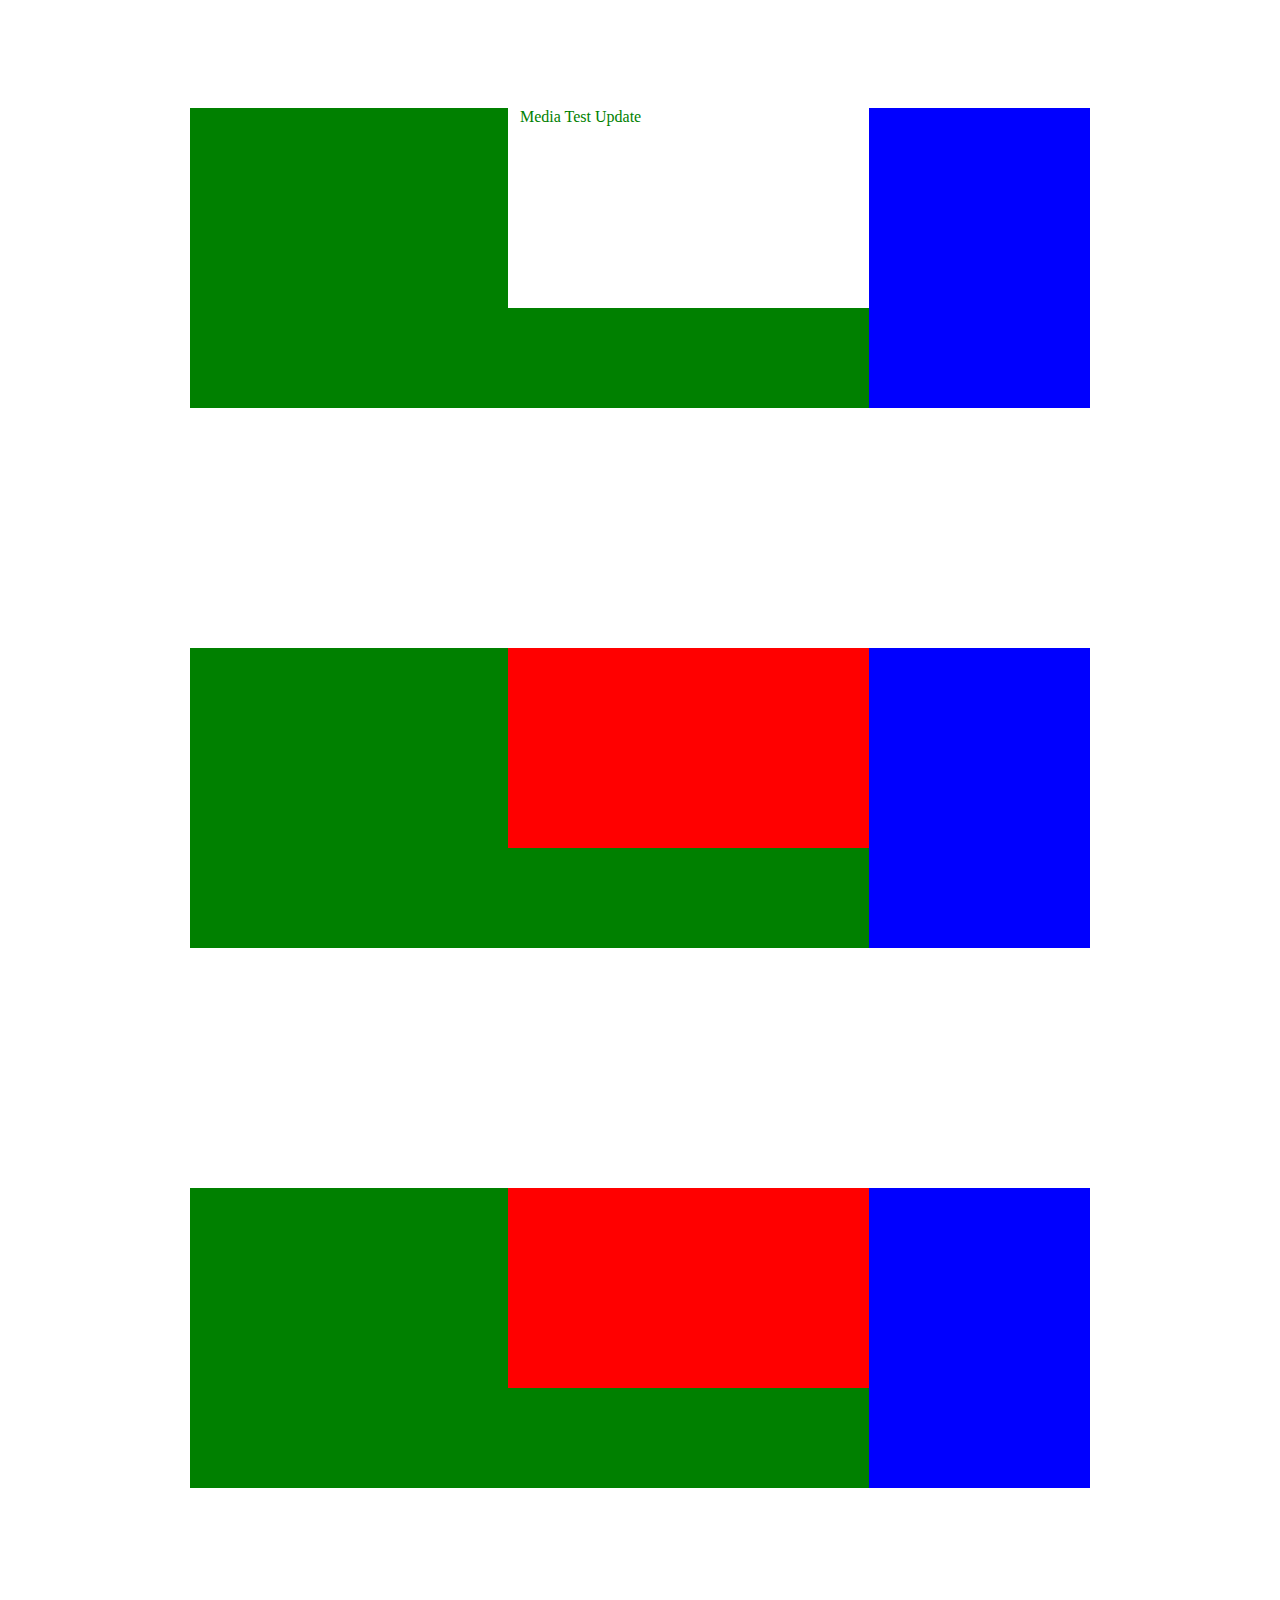
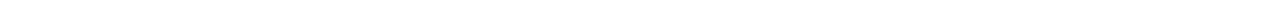
==== portfolioNew/index.html @ 5a7c3351 "added viewport meta tag" ====
<!DOCTYPE html>
<html>
    <head>
    <meta charset="utf-8">
    <meta name="viewport" content="width=device-width, initial-scale=1">
    
    <title>John Carter Design</title>
    
    <link rel="stylesheet" href="css/main.css">
</head>
    <body>
        <style>
    #mediaTest {
        color: #000;
    }
    
    @media (min-resolution: 0dpi) {
        #mediaTest {
            color: green;
        }
    }

/*
    @media (max-resolution: 119dpi) {
        #mediaTest {
            color: red;
        }
    }
    @media (min-resolution: 120dpi) and (max-resolution: 179dpi) {
        #mediaTest {
            color: green;
        }
    }

    @media (min-resolution: 180dpi) and (max-resolution: 239dpi) {
        #mediaTest {
            color: blue;
        }
    }

    @media (min-resolution: 240dpi) and (max-resolution: 299dpi) {
        #mediaTest {
            color: purple;
        }
    }

    @media (min-resolution: 300dpi) and (max-resolution: 359dpi) {
        #mediaTest {
            color: yellow;
        }
    }

    @media (min-resolution: 360dpi) and (max-resolution: 419dpi) {
        #mediaTest {
            color: orange;
        }
    }
*/
</style>

<section class="container">
    <div class="page right" style="background-color: green">
        <div id="mediaTest" class="column large" style="background-color: #fff; height: 200px">Media Test Update</div>
        <div class="column small" style="background-color: blue; height: 300px"></div>
    </div>
</section>

<section class="container">
    <div class="page right" style="background-color: green">
        <div class="column large" style="background-color: red; height: 200px"></div>
        <div class="column small" style="background-color: blue; height: 300px"></div>
    </div>
</section>

<section class="container">
    <div class="page right" style="background-color: green">
        <div class="column large" style="background-color: red; height: 200px"></div>
        <div class="column small" style="background-color: blue; height: 300px"></div>
    </div>
</section>
    </body>
</html>
---- portfolioNew/css/main.css ----
* {
  box-sizing: border-box; }

body {
  margin: 0;
  overflow: auto; }

.container {
  position: relative; }
  @media (max-width: 599px) and (orientation: portrait) {
    .container {
      width: 100%;
      padding: 72px 24px 24px;
      margin-bottom: 48px; } }
  @media (min-width: 600px) and (max-width: 1080px) and (orientation: portrait) {
    .container {
      width: 100%;
      padding: 96px 36px 36px;
      margin-bottom: 72px; } }
  @media (max-width: 959px) and (orientation: landscape) {
    .container {
      padding: 96px 36px 36px;
      margin-bottom: 72px; } }
  @media (min-width: 960px) and (orientation: landscape) {
    .container {
      padding-top: 108px;
      padding-bottom: 48px;
      margin-bottom: 84px; } }
  @media (min-width: 1320px) {
    .container {
      padding-top: 144px;
      padding-bottom: 72px;
      margin-bottom: 120px; } }
  @media (min-width: 1680px) {
    .container {
      padding-top: 168px;
      padding-bottom: 84px;
      margin-bottom: 144px; } }
  .container .page {
    position: relative;
    margin: auto;
    overflow: auto; }
    @media (max-width: 1080px) and (orientation: portrait) {
      .container .page {
        width: 100%;
        padding: 0; } }
    @media (max-width: 959px) and (orientation: landscape) {
      .container .page {
        width: 100%;
        padding: 0; } }
    @media (min-width: 960px) and (orientation: landscape) {
      .container .page {
        width: 900px; } }
    @media (min-width: 1320px) {
      .container .page {
        width: 1200px; } }
    @media (min-width: 1680px) {
      .container .page {
        width: 1560px; } }
    @media (min-width: 960px) {
      .container .page.left {
        padding-right: 318px; } }
    @media (min-width: 1320px) {
      .container .page.left {
        padding-right: 384px; } }
    @media (min-width: 1680px) {
      .container .page.left {
        padding-right: 648px; } }
    @media (min-width: 960px) {
      .container .page.right {
        padding-left: 318px; } }
    @media (min-width: 1320px) {
      .container .page.right {
        padding-left: 384px; } }
    @media (min-width: 1680px) {
      .container .page.right {
        padding-left: 648px; } }
    .container .page .column {
      position: relative;
      display: inline-block;
      float: left;
      padding-right: 12px;
      padding-left: 12px; }
      .container .page .column.full {
        width: 100%; }
      .container .page .column.large {
        width: 62%; }
        @media (max-width: 1080px) and (orientation: portrait) {
          .container .page .column.large {
            width: 100%; } }
        @media (max-width: 959px) and (orientation: landscape) {
          .container .page .column.large {
            width: 100%; } }
      .container .page .column.small {
        width: 38%; }
        @media (max-width: 1080px) and (orientation: portrait) {
          .container .page .column.small {
            width: 100%; } }
        @media (max-width: 959px) and (orientation: landscape) {
          .container .page .column.small {
            width: 100%; } }
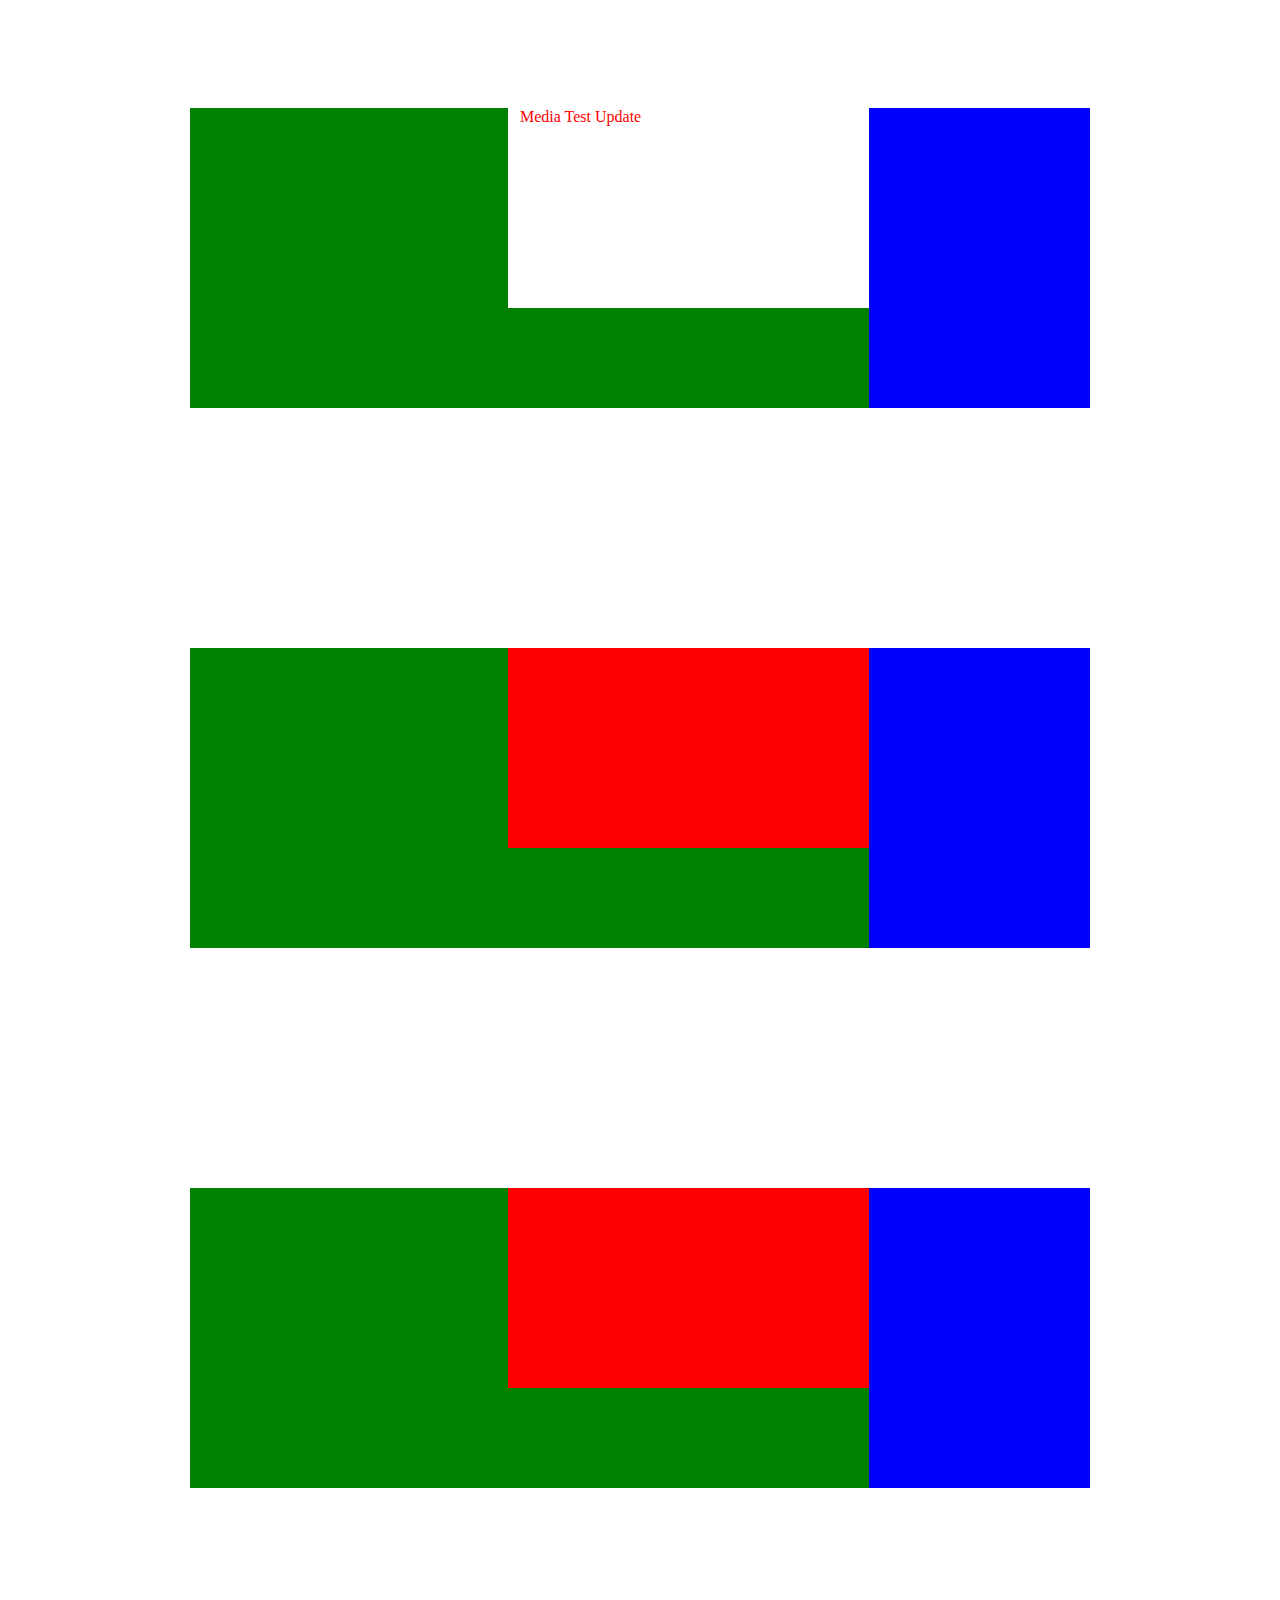
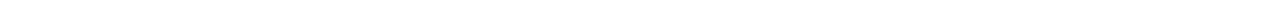
==== commit f4568bb4: "media test update" ====
--- a/portfolioNew/index.html
+++ b/portfolioNew/index.html
@@ -14,13 +14,6 @@
         color: #000;
     }
     
-    @media (min-resolution: 0dpi) {
-        #mediaTest {
-            color: green;
-        }
-    }
-
-/*
     @media (max-resolution: 119dpi) {
         #mediaTest {
             color: red;
@@ -50,12 +43,11 @@
         }
     }
 
-    @media (min-resolution: 360dpi) and (max-resolution: 419dpi) {
+    @media (min-resolution: 360dpi) {
         #mediaTest {
             color: orange;
         }
     }
-*/
 </style>
 
 <section class="container">
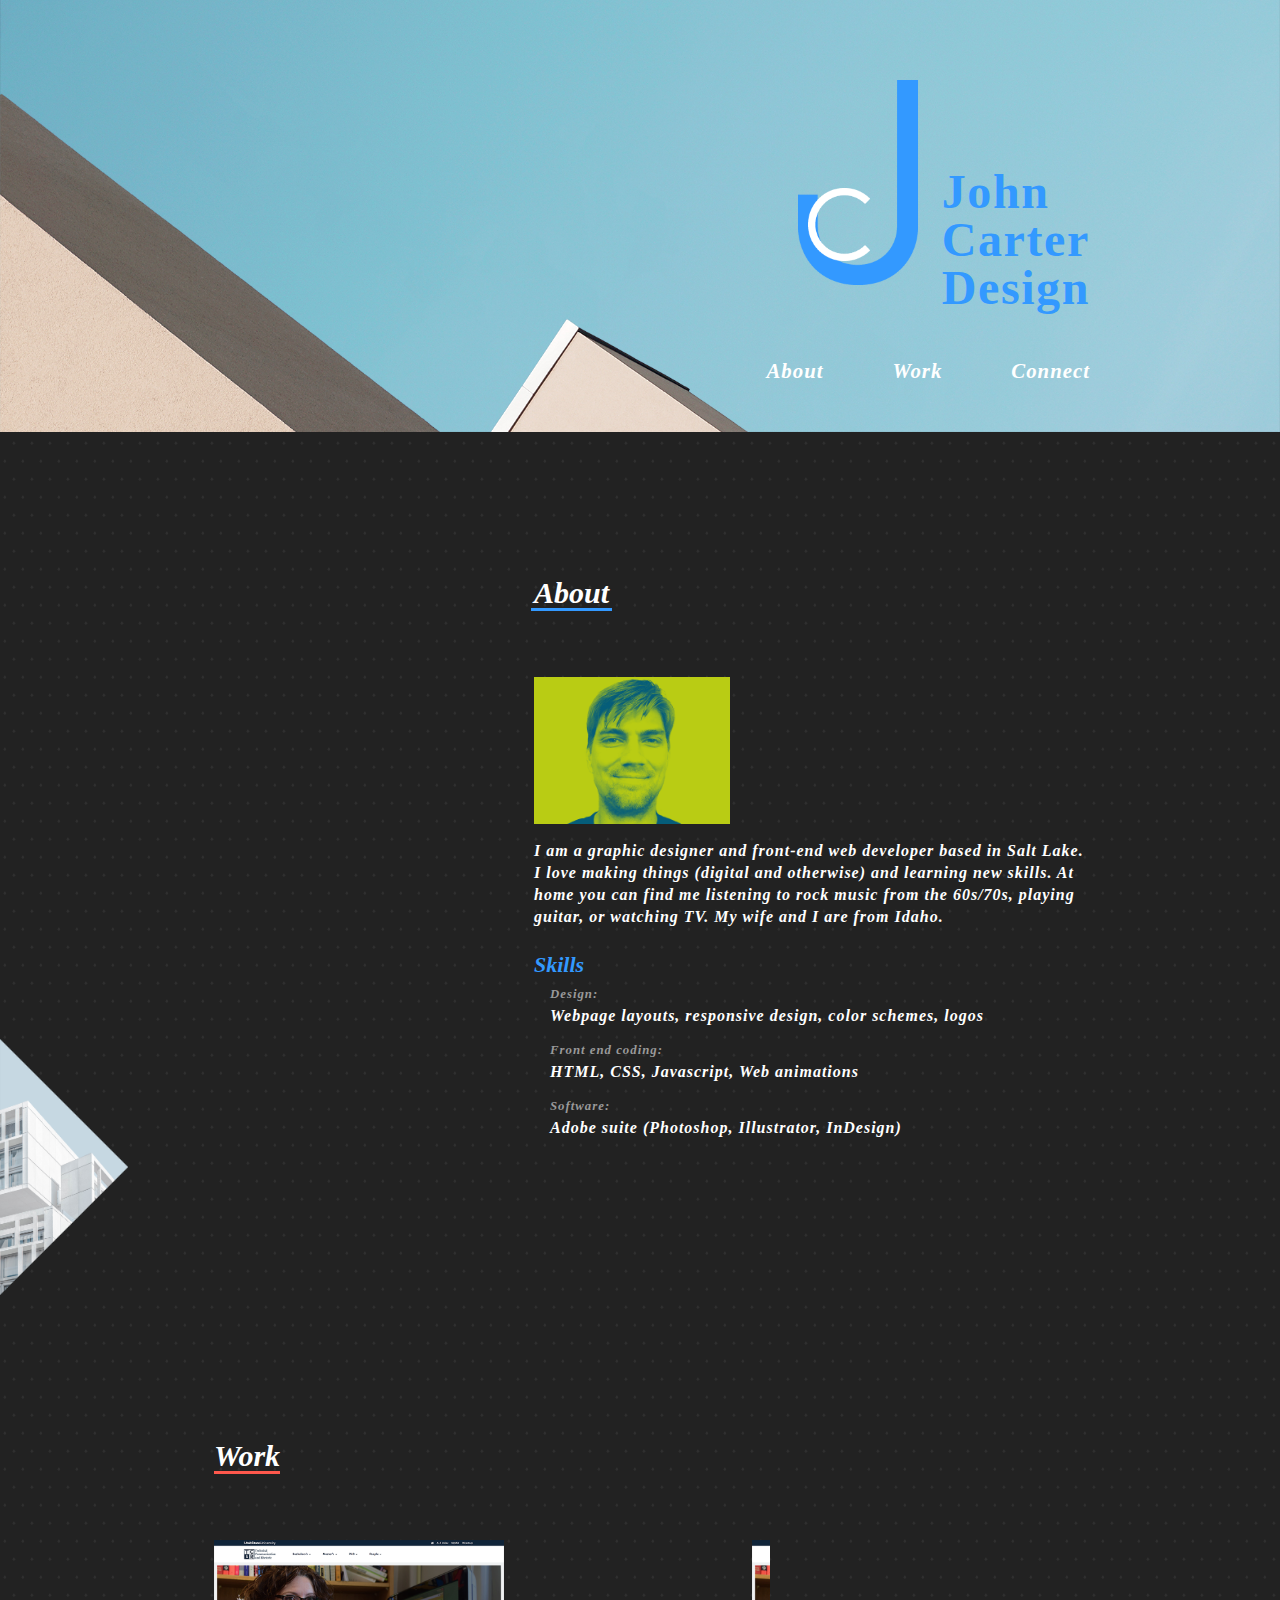
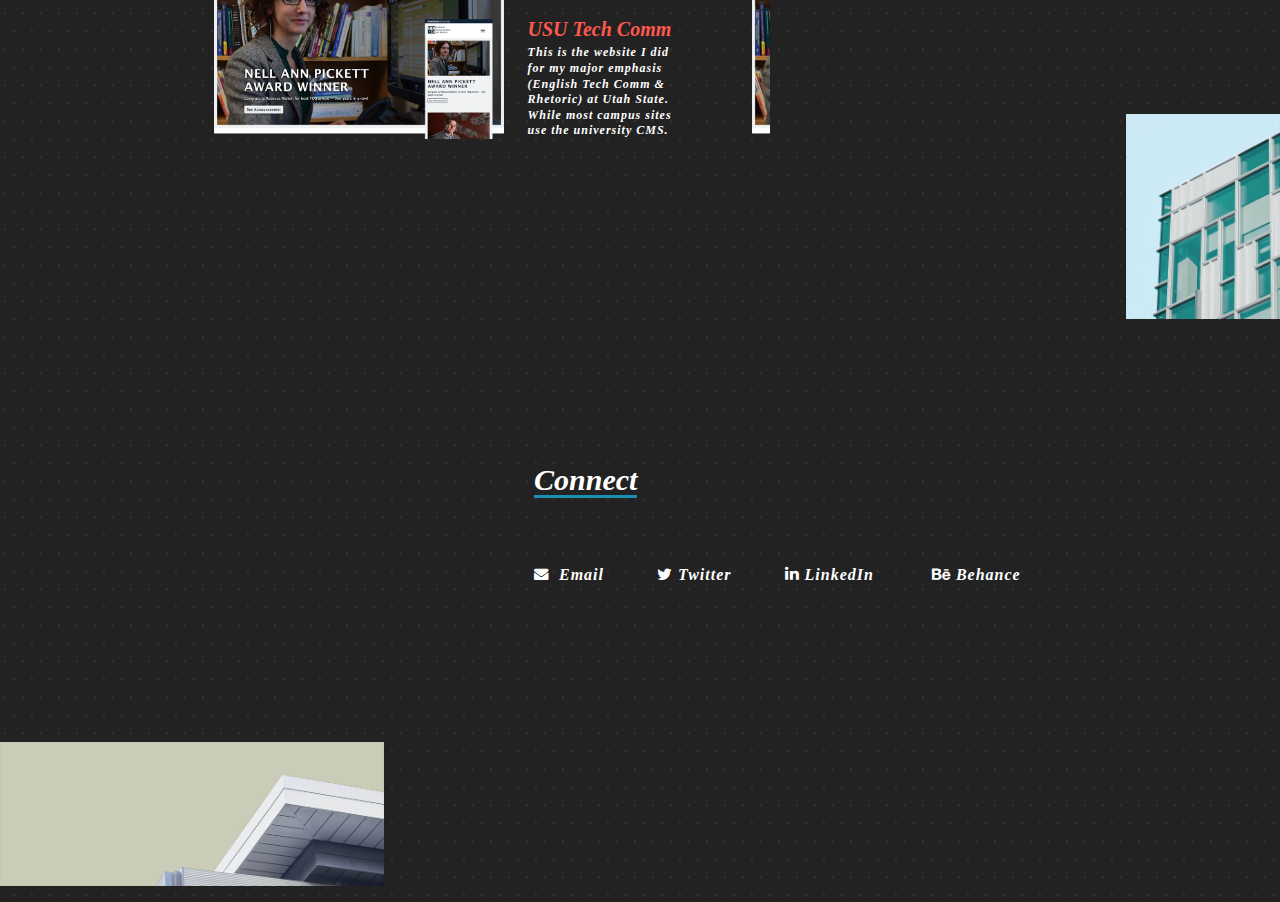
==== commit d6516347: "shitload of changes" ====
--- a/portfolioNew/index.html
+++ b/portfolioNew/index.html
@@ -7,68 +7,112 @@
     <title>John Carter Design</title>
     
     <link rel="stylesheet" href="css/main.css">
+    <link rel="stylesheet" href="css/font-awesome.min.css">
 </head>
     <body>
-        <style>
-    #mediaTest {
-        color: #000;
-    }
-    
-    @media (max-resolution: 119dpi) {
-        #mediaTest {
-            color: red;
-        }
-    }
-    @media (min-resolution: 120dpi) and (max-resolution: 179dpi) {
-        #mediaTest {
-            color: green;
-        }
-    }
+        <section id="landing" class="containerBG">
+    <div class="container right">
+        <div class="page">
+            <div class="column full">
+                <h1>John<br>Carter<br>Design</h1>
 
-    @media (min-resolution: 180dpi) and (max-resolution: 239dpi) {
-        #mediaTest {
-            color: blue;
-        }
-    }
+                <img id="logoJ" src="img/j.png">
+                <img id="logoC" src="img/c.png">
 
-    @media (min-resolution: 240dpi) and (max-resolution: 299dpi) {
-        #mediaTest {
-            color: purple;
-        }
-    }
-
-    @media (min-resolution: 300dpi) and (max-resolution: 359dpi) {
-        #mediaTest {
-            color: yellow;
-        }
-    }
-
-    @media (min-resolution: 360dpi) {
-        #mediaTest {
-            color: orange;
-        }
-    }
-</style>
-
-<section class="container">
-    <div class="page right" style="background-color: green">
-        <div id="mediaTest" class="column large" style="background-color: #fff; height: 200px">Media Test Update</div>
-        <div class="column small" style="background-color: blue; height: 300px"></div>
+                <img id="logoTest" src="img/logoStraight.png">
+            </div>
+            <div class="column full">
+                <ul id="menu">
+                    <li><a href="#about">About</a></li>
+                    <li><a href="#work">Work</a></li>
+                    <li><a href="#connect">Connect</a></li>
+                </ul>
+            </div>
+        </div>
     </div>
 </section>
 
-<section class="container">
-    <div class="page right" style="background-color: green">
-        <div class="column large" style="background-color: red; height: 200px"></div>
-        <div class="column small" style="background-color: blue; height: 300px"></div>
+<section id="about" class="containerBG">
+    <div class="container right">
+        <div class="page">
+            <h2><span id="aboutH2">About</span></h2>
+            <div class="column small">
+                <img class="img-block" src="img/portrait.png">
+            </div>
+            <div class="column large">
+                <p id="aboutP">I am a graphic designer and front-end web developer based in Salt Lake. I love making things (digital and otherwise) and learning new skills. At home you can find me listening to rock music from the 60s/70s, playing guitar, or watching TV. My wife and I are from Idaho.</p>
+
+                <h3>Skills</h3>
+                <ul id="aboutUL">
+                    <li><span>Design:</span> Webpage layouts, responsive design, color schemes, logos</li>
+                    <li><span>Front end coding:</span> HTML, CSS, Javascript, Web animations</li>
+                    <li><span>Software:</span> Adobe suite (Photoshop, Illustrator, InDesign)</li>
+                </ul>
+            </div>
+        </div>
     </div>
 </section>
 
-<section class="container">
-    <div class="page right" style="background-color: green">
-        <div class="column large" style="background-color: red; height: 200px"></div>
-        <div class="column small" style="background-color: blue; height: 300px"></div>
+<section id="work" class="containerBG">
+    <div class="container left">
+        <div class="page red">
+
+            <h2 class="red"><span>Work</span></h2>
+
+            <div class="sliderWrap basic">
+                <div class="slider">
+                    <div class="column large">
+                        <img class="img-block" src="img/workTechComm.png">
+                    </div>
+                    <div class="column small bottom">
+                        <h3 class="red">USU Tech Comm</h3>
+                        <p>This is the website I did for my major emphasis (English Tech Comm &amp; Rhetoric) at Utah State. While most campus sites use the university CMS.</p>
+                    </div>
+                </div>
+
+                <div class="slider">
+                    <div class="column large">
+                        <img class="img-block" src="img/workTechComm.png">
+                    </div>
+                    <div class="column small bottom">
+                        <h3 class="red">USU Tech Comm</h3>
+                        <p>This is the website I did for my major emphasis (English Tech Comm &amp; Rhetoric) at Utah State. While most campus sites use the university CMS.</p>
+                    </div>
+                </div>
+            </div>
+
+        </div>
     </div>
 </section>
+
+<section id="connect" class="containerBG">
+    <div class="container right">
+        <div class="page blueDark">
+            <h2><span>Connect</span></h2>
+            <div class="column full">
+                <ul id="connectLinks">
+                    <li><a href="#"><i class="fa fa-envelope" style="font-size: 0.9em; bottom: 1px"></i>&nbsp;&nbsp;Email</a></li>
+                    <li><a href="#"><i class="fa fa-twitter"></i>&nbsp;Twitter</a></li>
+                    <li><a href="#"><i class="fa fa-linkedin" style="bottom: 1px"></i>&nbsp;LinkedIn</a></li>&nbsp;
+                    <li><a href="#"><i class="fa fa-behance"></i>&nbsp;Behance</a></li>
+                </ul>
+            </div>
+        </div>
+    </div>
+</section>
+
+<script>
+    (function(d){
+        var c = "", f = "flex", fw = "-webkit-"+f, e = d.createElement('b');
+        try { 
+            e.style.display = fw; 
+            e.style.display = f; 
+            c += (e.style.display == f || e.style.display == fw) ? f : "no-"+f; 
+        } catch(e) { 
+            c += "no-"+f; 
+        }
+        d.documentElement.className += c; 
+    })(document);
+</script>
     </body>
 </html>--- a/portfolioNew/css/main.css
+++ b/portfolioNew/css/main.css
@@ -1,91 +1,88 @@
 * {
   box-sizing: border-box; }
+
+html {
+  font-family: "Proxima Nova";
+  font-weight: 800;
+  font-style: italic;
+  font-size: 16px;
+  color: #fff;
+  background-color: #222;
+  background-image: url("../img/diamond.png"); }
 
 body {
   margin: 0;
   overflow: auto; }
 
 .container {
-  position: relative; }
+  position: relative;
+  margin-right: auto;
+  margin-left: auto; }
   @media (max-width: 599px) and (orientation: portrait) {
     .container {
-      width: 100%;
-      padding: 72px 24px 24px;
-      margin-bottom: 48px; } }
-  @media (min-width: 600px) and (max-width: 1080px) and (orientation: portrait) {
-    .container {
-      width: 100%;
-      padding: 96px 36px 36px;
-      margin-bottom: 72px; } }
-  @media (max-width: 959px) and (orientation: landscape) {
-    .container {
-      padding: 96px 36px 36px;
-      margin-bottom: 72px; } }
-  @media (min-width: 960px) and (orientation: landscape) {
-    .container {
-      padding-top: 108px;
-      padding-bottom: 48px;
-      margin-bottom: 84px; } }
+      padding: 3rem 2rem 1rem 1rem;
+      margin-bottom: 3rem; } }
+  @media (min-width: 600px) and (max-width: 959px) and (orientation: portrait) {
+    .container {
+      padding: 6rem 3rem 3rem;
+      margin-bottom: 4rem; } }
+  @media (max-width: 779px) and (orientation: landscape) {
+    .container {
+      padding: 2rem 2rem;
+      margin-bottom: 4rem; } }
+  @media (min-width: 780px) and (max-width: 959px) and (orientation: landscape) {
+    .container {
+      padding: 6rem 8rem 2rem; } }
+  @media (min-width: 960px) {
+    .container {
+      width: 900px;
+      padding-top: 6rem;
+      padding-bottom: 9rem;
+      margin-bottom: 3rem; } }
   @media (min-width: 1320px) {
     .container {
-      padding-top: 144px;
-      padding-bottom: 72px;
-      margin-bottom: 120px; } }
+      width: 1200px;
+      padding-top: 7rem;
+      padding-bottom: 10rem;
+      margin-bottom: 4rem; } }
   @media (min-width: 1680px) {
     .container {
-      padding-top: 168px;
-      padding-bottom: 84px;
-      margin-bottom: 144px; } }
+      width: 1440px;
+      padding-top: 11rem;
+      padding-bottom: 18rem;
+      margin-bottom: 6rem; } }
+  @media (min-width: 960px) {
+    .container.left {
+      padding-right: 20rem; } }
+  @media (min-width: 1320px) {
+    .container.left {
+      padding-right: 24rem; } }
+  @media (min-width: 1680px) {
+    .container.left {
+      padding-right: 40rem; } }
+  @media (min-width: 960px) {
+    .container.right {
+      padding-left: 20rem; } }
+  @media (min-width: 1320px) {
+    .container.right {
+      padding-left: 24rem; } }
+  @media (min-width: 1680px) {
+    .container.right {
+      padding-left: 40rem; } }
   .container .page {
     position: relative;
     margin: auto;
     overflow: auto; }
-    @media (max-width: 1080px) and (orientation: portrait) {
-      .container .page {
-        width: 100%;
-        padding: 0; } }
-    @media (max-width: 959px) and (orientation: landscape) {
-      .container .page {
-        width: 100%;
-        padding: 0; } }
-    @media (min-width: 960px) and (orientation: landscape) {
-      .container .page {
-        width: 900px; } }
-    @media (min-width: 1320px) {
-      .container .page {
-        width: 1200px; } }
-    @media (min-width: 1680px) {
-      .container .page {
-        width: 1560px; } }
-    @media (min-width: 960px) {
-      .container .page.left {
-        padding-right: 318px; } }
-    @media (min-width: 1320px) {
-      .container .page.left {
-        padding-right: 384px; } }
-    @media (min-width: 1680px) {
-      .container .page.left {
-        padding-right: 648px; } }
-    @media (min-width: 960px) {
-      .container .page.right {
-        padding-left: 318px; } }
-    @media (min-width: 1320px) {
-      .container .page.right {
-        padding-left: 384px; } }
-    @media (min-width: 1680px) {
-      .container .page.right {
-        padding-left: 648px; } }
     .container .page .column {
       position: relative;
       display: inline-block;
       float: left;
-      padding-right: 12px;
-      padding-left: 12px; }
+      padding-left: 1.5rem; }
       .container .page .column.full {
         width: 100%; }
       .container .page .column.large {
         width: 62%; }
-        @media (max-width: 1080px) and (orientation: portrait) {
+        @media (max-width: 959px) and (orientation: portrait) {
           .container .page .column.large {
             width: 100%; } }
         @media (max-width: 959px) and (orientation: landscape) {
@@ -93,9 +90,465 @@
             width: 100%; } }
       .container .page .column.small {
         width: 38%; }
-        @media (max-width: 1080px) and (orientation: portrait) {
+        @media (max-width: 959px) and (orientation: portrait) {
           .container .page .column.small {
             width: 100%; } }
         @media (max-width: 959px) and (orientation: landscape) {
           .container .page .column.small {
             width: 100%; } }
+      .container .page .column.bottom {
+        position: absolute;
+        bottom: 0; }
+        @media (max-width: 959px) and (orientation: portrait) {
+          .container .page .column.bottom {
+            position: relative; } }
+        @media (max-width: 959px) and (orientation: landscape) {
+          .container .page .column.bottom {
+            position: relative; } }
+
+h2 {
+  padding-left: 1.5rem;
+  margin: 0 0 4rem;
+  font-size: 30px; }
+  @media (max-width: 959px) and (orientation: landscape) {
+    h2 {
+      margin-bottom: 2rem; } }
+  @media (max-width: 959px) and (orientation: portrait) {
+    h2 {
+      margin-bottom: 3rem; } }
+  h2 span {
+    display: inline-block;
+    position: relative; }
+    h2 span::after {
+      content: '';
+      display: block;
+      position: relative;
+      top: -2px;
+      height: 3px;
+      background-color: #3399FF; }
+    h2 span#aboutH2::after {
+      left: -4%;
+      width: 108%; }
+
+h3 {
+  margin-top: 1.5rem;
+  margin-bottom: 0.3rem;
+  font-size: 22px;
+  color: #3399FF; }
+
+.page.red h2 span::after {
+  background-color: #FF584C; }
+.page.red h3 {
+  color: #FF584C; }
+.page.yellow h2 span::after {
+  background-color: #B9CC14; }
+.page.yellow h3 {
+  color: #B9CC14; }
+.page.blueDark h2 span::after {
+  background-color: #1A8EB3; }
+.page.blueDark h3 {
+  color: #1A8EB3; }
+
+p, ul {
+  margin: 0;
+  font-weight: 700;
+  letter-spacing: 1px;
+  line-height: 22px; }
+
+ul {
+  padding-left: 1rem;
+  list-style-type: none; }
+  ul li {
+    margin-bottom: 0.75rem; }
+    ul li span {
+      display: block;
+      font-size: 0.8em;
+      color: #999; }
+
+.img-block {
+  display: block;
+  max-width: 100%; }
+  @media (max-width: 599px) and (orientation: portrait) {
+    .img-block {
+      width: 60%;
+      max-width: 240px; } }
+  @media (min-width: 600px) and (max-width: 959px) and (orientation: portrait) {
+    .img-block {
+      width: 36%;
+      max-width: 360px; } }
+  @media (max-width: 959px) and (orientation: landscape) {
+    .img-block {
+      width: 60%;
+      max-width: 240px; } }
+
+#landing {
+  background-image: url("../img/landing.png"), url("../img/landingBG.png");
+  background-repeat: no-repeat, no-repeat;
+  background-size: cover, cover; }
+  @media (max-width: 599px) and (orientation: portrait) {
+    #landing {
+      background-size: 60%, cover;
+      background-position: bottom -30px left -18px, bottom center; } }
+  @media (min-width: 600px) and (max-width: 959px) and (orientation: portrait) {
+    #landing {
+      background-size: 84%, cover;
+      background-position: bottom -48px left -54px, bottom center; } }
+  @media (max-width: 959px) and (orientation: landscape) {
+    #landing {
+      background-size: 84%, cover;
+      background-position: bottom -60px left -36px, bottom center; } }
+  @media (min-width: 960px) {
+    #landing {
+      background-position: bottom -180px center, bottom center; } }
+  @media (min-width: 1320px) {
+    #landing {
+      background-position: bottom -240px center, bottom center; } }
+  @media (min-width: 1680px) {
+    #landing {
+      background-position: bottom -268px center, bottom center; } }
+  @media (min-width: 600px) and (max-width: 959px) and (orientation: portrait) {
+    #landing .container {
+      padding-bottom: 2rem; } }
+  @media (max-width: 959px) and (orientation: landscape) {
+    #landing .container {
+      padding-top: 3rem;
+      padding-bottom: 1.5rem;
+      margin-bottom: 2rem; } }
+  @media (min-width: 960px) {
+    #landing .container {
+      padding-top: 5rem;
+      padding-bottom: 3rem;
+      margin-bottom: 3rem; } }
+  @media (min-width: 1320px) {
+    #landing .container {
+      padding-top: 7rem;
+      padding-bottom: 3rem;
+      margin-bottom: 5rem; } }
+  @media (min-width: 1680px) {
+    #landing .container {
+      padding-top: 7rem;
+      padding-bottom: 3rem;
+      margin-bottom: 9rem; } }
+  #landing .container .page {
+    overflow: hidden; }
+  @media (max-width: 599px) and (orientation: portrait) {
+    #landing .container .column {
+      padding-left: 0; } }
+  #landing h1 {
+    position: relative;
+    float: right;
+    margin-bottom: 0;
+    line-height: 1;
+    font-style: normal;
+    letter-spacing: 0.1rem;
+    color: #3399FF; }
+    @media (max-width: 599px) and (orientation: portrait) {
+      #landing h1 {
+        margin-top: 2rem;
+        font-size: 2rem; } }
+    @media (min-width: 600px) and (max-width: 959px) and (orientation: portrait) {
+      #landing h1 {
+        margin-top: 4rem;
+        font-size: 3rem; } }
+    @media (max-width: 959px) and (orientation: landscape) {
+      #landing h1 {
+        margin-top: 4.5rem;
+        font-size: 2.5rem; } }
+    @media (min-width: 960px) {
+      #landing h1 {
+        margin-top: 5.5rem;
+        font-size: 3rem; } }
+    @media (min-width: 1320px) {
+      #landing h1 {
+        margin-top: 6rem;
+        font-size: 4rem; } }
+    @media (min-width: 1680px) {
+      #landing h1 {
+        margin-top: 5rem;
+        font-size: 5rem; } }
+  #landing #logoJ {
+    position: relative;
+    float: right; }
+    @media (max-width: 599px) and (orientation: portrait) {
+      #landing #logoJ {
+        width: 4rem;
+        margin-right: 0.8rem; } }
+    @media (min-width: 600px) and (max-width: 959px) and (orientation: portrait) {
+      #landing #logoJ {
+        width: 6.5rem;
+        margin-right: 1.3rem; } }
+    @media (max-width: 959px) and (orientation: landscape) {
+      #landing #logoJ {
+        width: 6rem;
+        margin-right: 1rem; } }
+    @media (min-width: 960px) {
+      #landing #logoJ {
+        width: 7.5rem;
+        margin-right: 1.5rem; } }
+    @media (min-width: 1320px) {
+      #landing #logoJ {
+        width: 9rem;
+        margin-right: 1.5rem; } }
+    @media (min-width: 1680px) {
+      #landing #logoJ {
+        width: 10rem;
+        margin-right: 2rem; } }
+  #landing #logoC {
+    position: absolute; }
+    @media (max-width: 599px) and (orientation: portrait) {
+      #landing #logoC {
+        width: 33px;
+        top: 58px;
+        right: 142px; } }
+    @media (min-width: 600px) and (max-width: 959px) and (orientation: portrait) {
+      #landing #logoC {
+        width: 54px;
+        top: 93px;
+        right: 212px; } }
+    @media (max-width: 959px) and (orientation: landscape) {
+      #landing #logoC {
+        width: 50px;
+        top: 86px;
+        right: 179px; } }
+    @media (min-width: 960px) {
+      #landing #logoC {
+        width: 62px;
+        top: 108px;
+        right: 220px; } }
+    @media (min-width: 1320px) {
+      #landing #logoC {
+        width: 74px;
+        top: 131px;
+        right: 278px; } }
+    @media (min-width: 1680px) {
+      #landing #logoC {
+        width: 84px;
+        top: 143px;
+        right: 340px; } }
+  #landing #logoTest {
+    display: none;
+    position: absolute;
+    right: 0;
+    width: 420px; }
+  #landing #menu {
+    list-style-type: none;
+    text-align: right;
+    padding-left: 0;
+    margin-top: 3rem; }
+    @media (max-width: 299px) and (orientation: portrait) {
+      #landing #menu {
+        display: none; } }
+    @media (max-width: 599px) and (orientation: portrait) {
+      #landing #menu {
+        margin-top: 2rem; } }
+    @media (min-width: 600px) and (max-width: 959px) and (orientation: portrait) {
+      #landing #menu {
+        margin-top: 2rem; } }
+    @media (max-width: 959px) and (orientation: landscape) {
+      #landing #menu {
+        margin-top: 2rem; } }
+    @media (min-width: 1680px) {
+      #landing #menu {
+        margin-top: 4rem; } }
+    #landing #menu li {
+      display: inline-block;
+      margin-bottom: 0; }
+      @media (max-width: 599px) and (orientation: portrait) {
+        #landing #menu li {
+          margin-left: 0.3rem; } }
+      @media (min-width: 600px) and (max-width: 959px) and (orientation: portrait) {
+        #landing #menu li {
+          margin-left: 0.5rem; } }
+      @media (max-width: 959px) and (orientation: landscape) {
+        #landing #menu li {
+          margin-left: 0.7rem; } }
+      @media (min-width: 960px) {
+        #landing #menu li {
+          margin-left: 2rem; } }
+      @media (min-width: 1320px) {
+        #landing #menu li {
+          margin-left: 3rem; } }
+      @media (min-width: 1680px) {
+        #landing #menu li {
+          margin-left: 5rem; } }
+      #landing #menu li:last-child a {
+        padding-right: 0; }
+      #landing #menu li a {
+        color: #fff;
+        text-decoration: none;
+        letter-spacing: 1px;
+        transition: color 0.3s ease; }
+        @media (max-width: 599px) and (orientation: portrait) {
+          #landing #menu li a {
+            padding: 0.3rem 0.7rem;
+            font-size: 1rem; } }
+        @media (min-width: 600px) and (max-width: 959px) and (orientation: portrait) {
+          #landing #menu li a {
+            padding: 0.5rem 1rem;
+            font-size: 1.2rem; } }
+        @media (max-width: 959px) and (orientation: landscape) {
+          #landing #menu li a {
+            padding: 0.5rem 1rem;
+            font-size: 1rem; } }
+        @media (min-width: 960px) {
+          #landing #menu li a {
+            padding: 0.5rem 1rem;
+            font-size: 1.3rem; } }
+        @media (min-width: 1320px) {
+          #landing #menu li a {
+            padding: 0.5rem 1rem;
+            font-size: 1.5rem; } }
+        @media (min-width: 1680px) {
+          #landing #menu li a {
+            font-size: 1.8rem; } }
+        #landing #menu li a:hover {
+          color: #3399FF; }
+
+@media (min-width: 960px) {
+  #about {
+    background-image: url("../img/accent1.png");
+    background-position: bottom left;
+    background-repeat: no-repeat; } }
+@media (min-width: 960px) and (max-width: 1079px) {
+  #about {
+    background-size: 16%; } }
+@media (min-width: 1080px) {
+  #about {
+    background-size: 10%; } }
+#about #aboutP {
+  margin-top: 1rem; }
+  @media (min-width: 1680px) {
+    #about #aboutP {
+      margin-top: 1.5rem; } }
+@media (min-width: 960px) and (max-width: 1319px) {
+  #about .column:nth-of-type(2) {
+    width: 100%; } }
+
+@media (min-width: 960px) {
+  #work {
+    background-image: url("../img/accent2.png");
+    background-position: bottom right;
+    background-repeat: no-repeat; } }
+@media (min-width: 960px) and (max-width: 1079px) {
+  #work {
+    background-size: 14%; } }
+@media (min-width: 1080px) {
+  #work {
+    background-size: 12%; } }
+@media (min-width: 600px) and (max-width: 959px) and (orientation: portrait) {
+  #work .column .img-block {
+    width: 60%;
+    max-width: 100%; }
+  #work .column p {
+    width: 72%; } }
+@media (max-width: 959px) and (orientation: landscape) {
+  #work .column .img-block {
+    width: 36%;
+    max-width: 100%; }
+  #work .column p {
+    width: 72%; } }
+
+@media (min-width: 960px) {
+  #connect {
+    background-image: url("../img/accent3.png");
+    background-position: bottom left;
+    background-repeat: no-repeat; } }
+@media (min-width: 960px) and (max-width: 1079px) {
+  #connect {
+    background-size: 36%; } }
+@media (min-width: 1080px) {
+  #connect {
+    background-size: 30%; } }
+@media (min-width: 960px) {
+  #connect .container {
+    padding-bottom: 18rem;
+    margin-bottom: 1rem; } }
+@media (min-width: 1320px) {
+  #connect .container {
+    padding-bottom: 20rem;
+    margin-bottom: 2rem; } }
+@media (min-width: 1680px) {
+  #connect .container {
+    padding-bottom: 28rem; } }
+#connect #connectLinks {
+  position: relative;
+  padding: 0;
+  margin: 0;
+  list-style-type: none; }
+  #connect #connectLinks li {
+    position: relative;
+    display: inline-block; }
+    @media (max-width: 599px) and (orientation: portrait) {
+      #connect #connectLinks li {
+        margin-right: 0.5rem;
+        font-size: 1rem !important; } }
+    @media (min-width: 600px) and (max-width: 959px) and (orientation: portrait) {
+      #connect #connectLinks li {
+        margin-right: 2rem;
+        padding-bottom: 2rem; } }
+    @media (max-width: 959px) and (orientation: landscape) {
+      #connect #connectLinks li {
+        margin-right: 2rem; } }
+    @media (min-width: 960px) and (orientation: landscape) {
+      #connect #connectLinks li {
+        margin-right: 2rem; } }
+    @media (min-width: 1320px) {
+      #connect #connectLinks li {
+        margin-right: 4rem; } }
+    @media (min-width: 1680px) {
+      #connect #connectLinks li {
+        margin-right: 3rem; } }
+    #connect #connectLinks li a {
+      padding: 0.5rem 1rem;
+      text-decoration: none;
+      color: #fff;
+      transition: color 0.3s ease; }
+      @media (max-width: 599px) and (orientation: portrait) {
+        #connect #connectLinks li a {
+          font-size: 1rem; } }
+      @media (min-width: 600px) and (max-width: 959px) and (orientation: portrait) {
+        #connect #connectLinks li a {
+          font-size: 1.3rem; } }
+      @media (max-width: 959px) and (orientation: landscape) {
+        #connect #connectLinks li a {
+          font-size: 1rem; } }
+      @media (min-width: 960px) and (orientation: landscape) {
+        #connect #connectLinks li a {
+          font-size: 1rem; } }
+      @media (min-width: 1320px) {
+        #connect #connectLinks li a {
+          font-size: 1.25rem; } }
+      @media (min-width: 1680px) {
+        #connect #connectLinks li a {
+          font-size: 1.5rem; } }
+      #connect #connectLinks li a:first-child {
+        padding-left: 0; }
+      #connect #connectLinks li a i {
+        position: relative; }
+      #connect #connectLinks li a:hover {
+        color: #1A8EB3; }
+
+.sliderWrap.basic {
+  position: relative;
+  overflow: auto;
+  white-space: nowrap;
+  padding-bottom: 2rem;
+  margin-left: 1.5rem; }
+  .sliderWrap.basic .slider {
+    position: relative;
+    display: inline-block;
+    white-space: normal;
+    width: 84%;
+    margin-right: 12%; }
+.sliderWrap .column:first-child {
+  padding-left: 0; }
+@media (max-width: 959px) {
+  .sliderWrap .column {
+    padding-left: 0 !important; } }
+@media (min-width: 960px) and (max-width: 1319px) {
+  .sliderWrap h3 {
+    font-size: 20px; } }
+@media (min-width: 960px) and (max-width: 1319px) {
+  .sliderWrap p {
+    font-size: 12px;
+    line-height: 1.3; } }
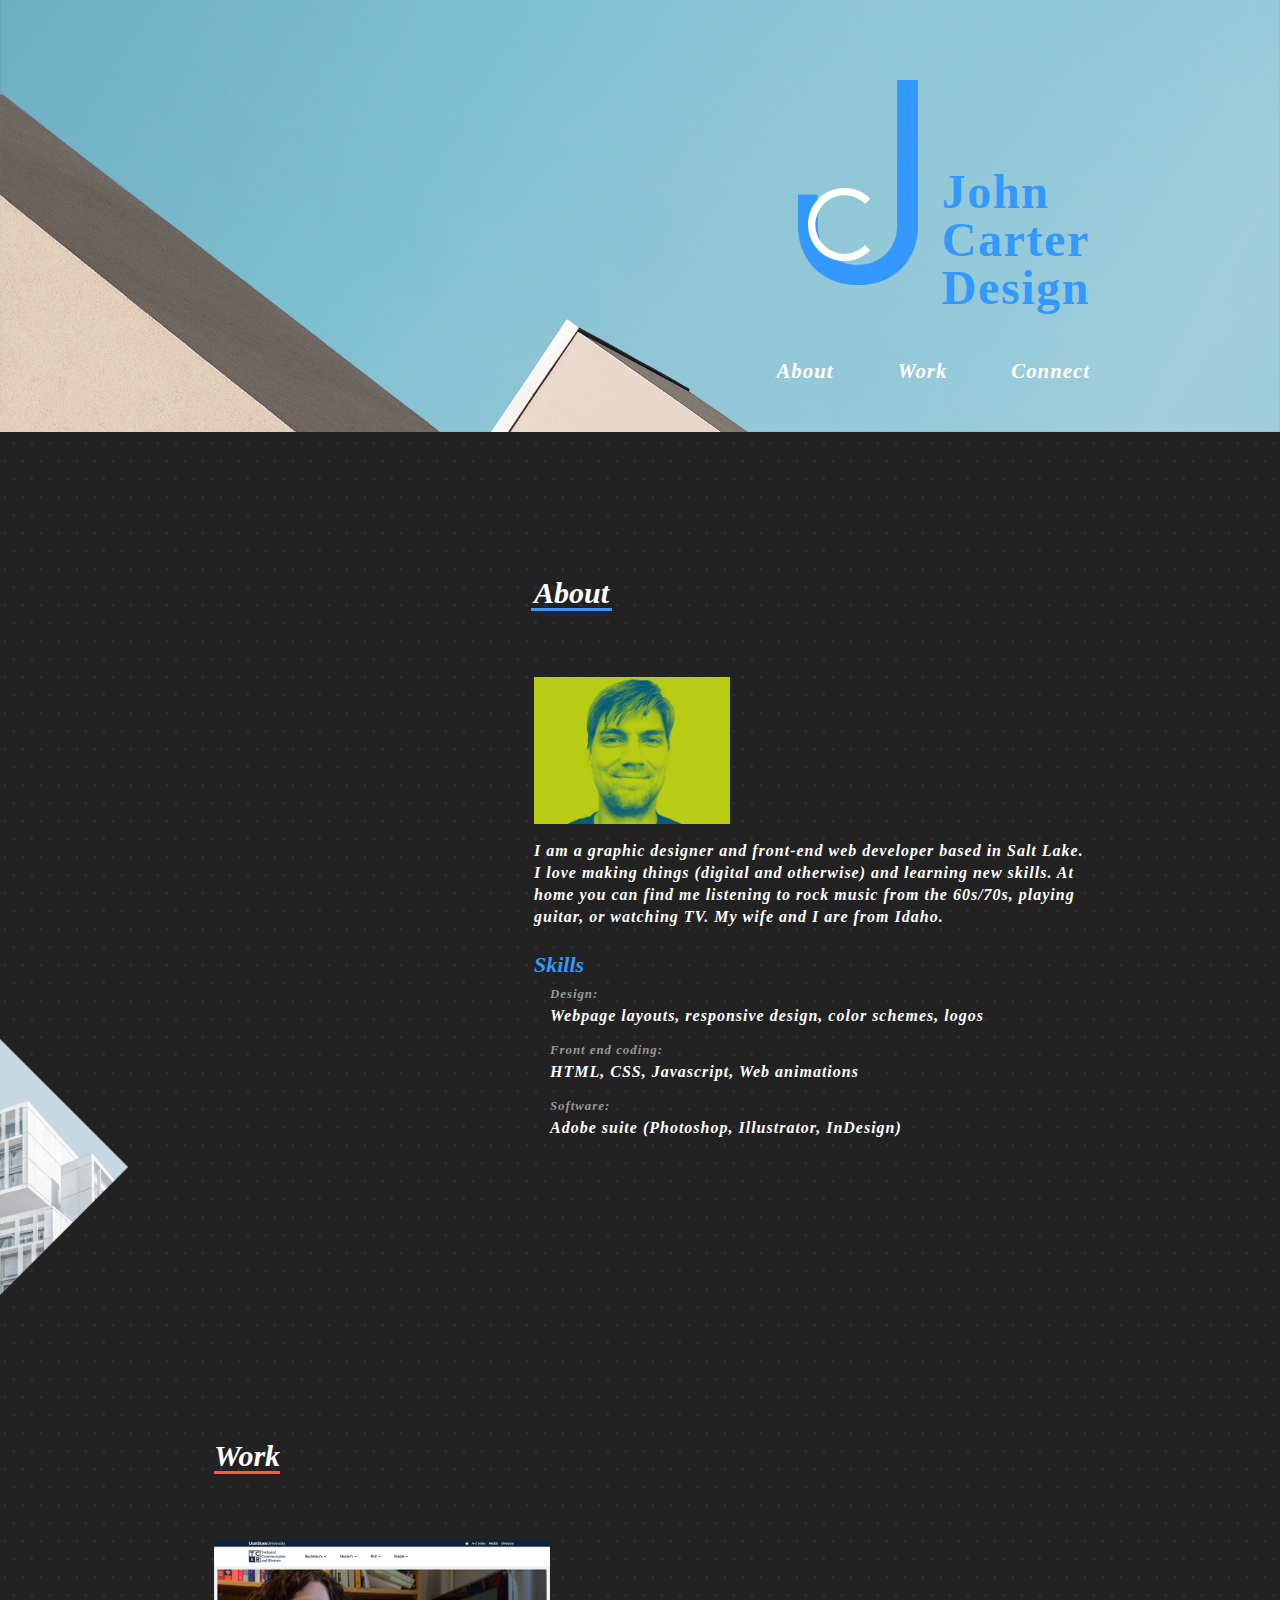
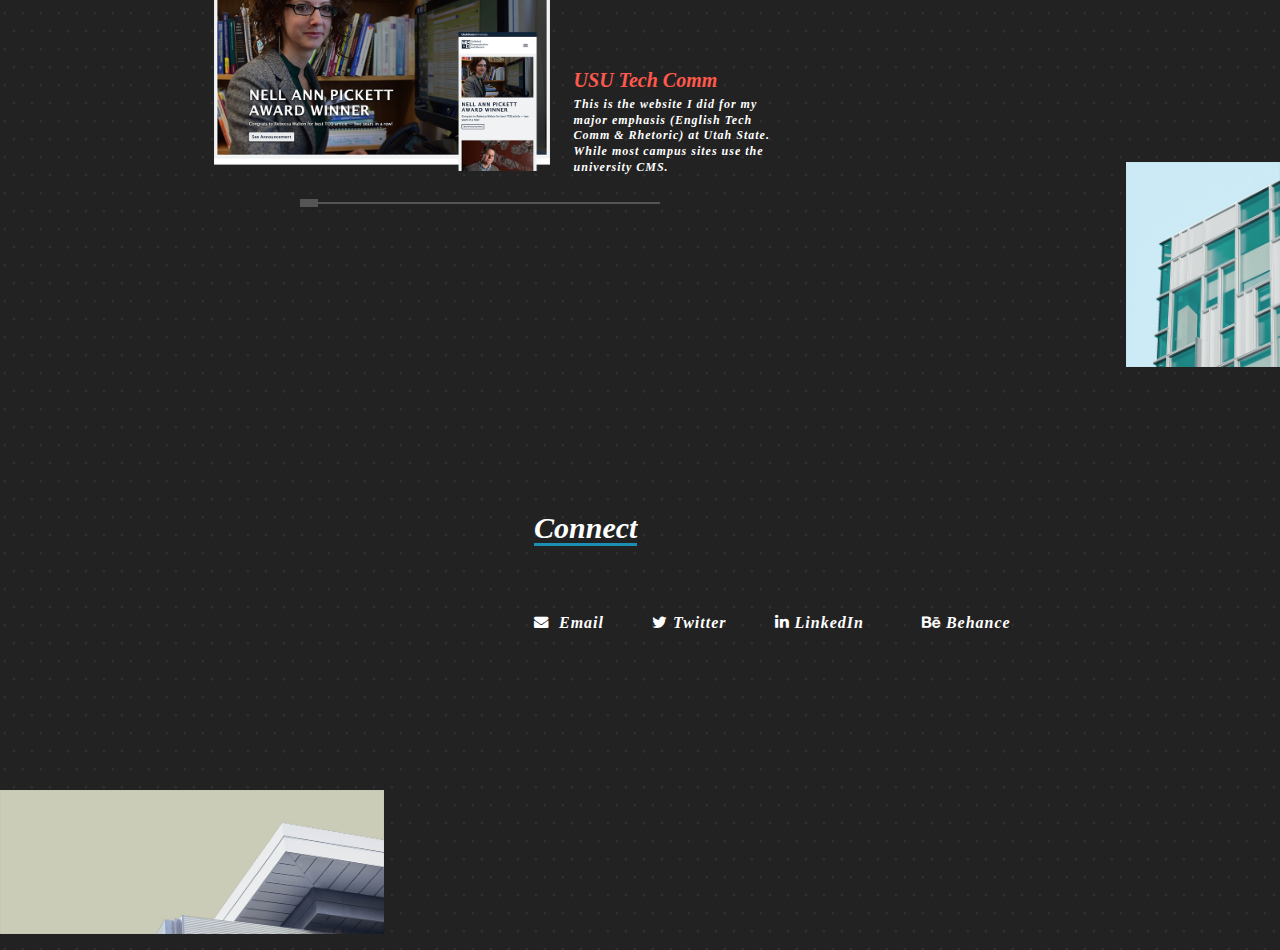
==== commit 942f03d8: "slider bitches" ====
--- a/portfolioNew/index.html
+++ b/portfolioNew/index.html
@@ -1,118 +1 @@
-<!DOCTYPE html>
-<html>
-    <head>
-    <meta charset="utf-8">
-    <meta name="viewport" content="width=device-width, initial-scale=1">
-    
-    <title>John Carter Design</title>
-    
-    <link rel="stylesheet" href="css/main.css">
-    <link rel="stylesheet" href="css/font-awesome.min.css">
-</head>
-    <body>
-        <section id="landing" class="containerBG">
-    <div class="container right">
-        <div class="page">
-            <div class="column full">
-                <h1>John<br>Carter<br>Design</h1>
-
-                <img id="logoJ" src="img/j.png">
-                <img id="logoC" src="img/c.png">
-
-                <img id="logoTest" src="img/logoStraight.png">
-            </div>
-            <div class="column full">
-                <ul id="menu">
-                    <li><a href="#about">About</a></li>
-                    <li><a href="#work">Work</a></li>
-                    <li><a href="#connect">Connect</a></li>
-                </ul>
-            </div>
-        </div>
-    </div>
-</section>
-
-<section id="about" class="containerBG">
-    <div class="container right">
-        <div class="page">
-            <h2><span id="aboutH2">About</span></h2>
-            <div class="column small">
-                <img class="img-block" src="img/portrait.png">
-            </div>
-            <div class="column large">
-                <p id="aboutP">I am a graphic designer and front-end web developer based in Salt Lake. I love making things (digital and otherwise) and learning new skills. At home you can find me listening to rock music from the 60s/70s, playing guitar, or watching TV. My wife and I are from Idaho.</p>
-
-                <h3>Skills</h3>
-                <ul id="aboutUL">
-                    <li><span>Design:</span> Webpage layouts, responsive design, color schemes, logos</li>
-                    <li><span>Front end coding:</span> HTML, CSS, Javascript, Web animations</li>
-                    <li><span>Software:</span> Adobe suite (Photoshop, Illustrator, InDesign)</li>
-                </ul>
-            </div>
-        </div>
-    </div>
-</section>
-
-<section id="work" class="containerBG">
-    <div class="container left">
-        <div class="page red">
-
-            <h2 class="red"><span>Work</span></h2>
-
-            <div class="sliderWrap basic">
-                <div class="slider">
-                    <div class="column large">
-                        <img class="img-block" src="img/workTechComm.png">
-                    </div>
-                    <div class="column small bottom">
-                        <h3 class="red">USU Tech Comm</h3>
-                        <p>This is the website I did for my major emphasis (English Tech Comm &amp; Rhetoric) at Utah State. While most campus sites use the university CMS.</p>
-                    </div>
-                </div>
-
-                <div class="slider">
-                    <div class="column large">
-                        <img class="img-block" src="img/workTechComm.png">
-                    </div>
-                    <div class="column small bottom">
-                        <h3 class="red">USU Tech Comm</h3>
-                        <p>This is the website I did for my major emphasis (English Tech Comm &amp; Rhetoric) at Utah State. While most campus sites use the university CMS.</p>
-                    </div>
-                </div>
-            </div>
-
-        </div>
-    </div>
-</section>
-
-<section id="connect" class="containerBG">
-    <div class="container right">
-        <div class="page blueDark">
-            <h2><span>Connect</span></h2>
-            <div class="column full">
-                <ul id="connectLinks">
-                    <li><a href="#"><i class="fa fa-envelope" style="font-size: 0.9em; bottom: 1px"></i>&nbsp;&nbsp;Email</a></li>
-                    <li><a href="#"><i class="fa fa-twitter"></i>&nbsp;Twitter</a></li>
-                    <li><a href="#"><i class="fa fa-linkedin" style="bottom: 1px"></i>&nbsp;LinkedIn</a></li>&nbsp;
-                    <li><a href="#"><i class="fa fa-behance"></i>&nbsp;Behance</a></li>
-                </ul>
-            </div>
-        </div>
-    </div>
-</section>
-
-<script>
-    (function(d){
-        var c = "", f = "flex", fw = "-webkit-"+f, e = d.createElement('b');
-        try { 
-            e.style.display = fw; 
-            e.style.display = f; 
-            c += (e.style.display == f || e.style.display == fw) ? f : "no-"+f; 
-        } catch(e) { 
-            c += "no-"+f; 
-        }
-        d.documentElement.className += c; 
-    })(document);
-</script>
-    </body>
-</html>+<!DOCTYPE html><html><head><meta charset="utf-8"><meta name="viewport" content="width=device-width, initial-scale=1"><title>John Carter Design</title><link rel="stylesheet" href="css/main.css"><link rel="stylesheet" href="css/font-awesome.min.css"></head><body><section id="landing" class="containerBG"><div class="container right"><div class="page"><div class="column full"><h1>John<br>Carter<br>Design</h1><img id="logoJ" src="img/j.png"><img id="logoC" src="img/c.png"><img id="logoTest" src="img/logoStraight.png"></div><div class="column full"><ul id="menu"><li><a href="#about">About</a></li><li><a href="#work">Work</a></li><li><a href="#connect">Connect</a></li></ul></div></div></div></section><section id="about" class="containerBG"><div class="container right"><div class="page"><h2><span id="aboutH2">About</span></h2><div class="column small"><img class="img-block" src="img/portrait.png"></div><div class="column large"><p id="aboutP">I am a graphic designer and front-end web developer based in Salt Lake. I love making things (digital and otherwise) and learning new skills. At home you can find me listening to rock music from the 60s/70s, playing guitar, or watching TV. My wife and I are from Idaho.</p><h3>Skills</h3><ul id="aboutUL"><li><span>Design:</span> Webpage layouts, responsive design, color schemes, logos</li><li><span>Front end coding:</span> HTML, CSS, Javascript, Web animations</li><li><span>Software:</span> Adobe suite (Photoshop, Illustrator, InDesign)</li></ul></div></div></div></section><section id="work" class="containerBG"><div class="container left"><div class="page red"><h2 class="red"><span>Work</span></h2><div id="sliderWrap" class="full"><div class="slider"><div class="column large"><img class="img-block" src="img/workTechComm.png"></div><div class="column small bottom"><h3 class="red">USU Tech Comm</h3><p>This is the website I did for my major emphasis (English Tech Comm &amp; Rhetoric) at Utah State. While most campus sites use the university CMS.</p></div></div><div class="slider"><div class="column large"><img class="img-block" src="img/workTechComm.png"></div><div class="column small bottom"><h3 class="red">USU Tech Comm</h3><p>This is the website I did for my major emphasis (English Tech Comm &amp; Rhetoric) at Utah State. While most campus sites use the university CMS.</p></div></div><div class="slider"><div class="column large"><img class="img-block" src="img/workTechComm.png"></div><div class="column small bottom"><h3 class="red">USU Tech Comm</h3><p>This is the website I did for my major emphasis (English Tech Comm &amp; Rhetoric) at Utah State. While most campus sites use the university CMS.</p></div></div><div class="slider"><div class="column large"><img class="img-block" src="img/workTechComm.png"></div><div class="column small bottom"><h3 class="red">USU Tech Comm</h3><p>This is the website I did for my major emphasis (English Tech Comm &amp; Rhetoric) at Utah State. While most campus sites use the university CMS.</p></div></div><div class="slider"><div class="column large"><img class="img-block" src="img/workTechComm.png"></div><div class="column small bottom"><h3 class="red">USU Tech Comm</h3><p>This is the website I did for my major emphasis (English Tech Comm &amp; Rhetoric) at Utah State. While most campus sites use the university CMS.</p></div></div><div id="sliderKnobWrap"><div id="sliderKnob"></div></div></div></div></div></section><section id="connect" class="containerBG"><div class="container right"><div class="page blueDark"><h2><span>Connect</span></h2><div class="column full"><ul id="connectLinks"><li><a href="#"><i class="fa fa-envelope" style="font-size: 0.9em; bottom: 1px"></i>&nbsp;&nbsp;Email</a></li><li><a href="#"><i class="fa fa-twitter"></i>&nbsp;Twitter</a></li><li><a href="#"><i class="fa fa-linkedin" style="bottom: 1px"></i>&nbsp;LinkedIn</a></li>&nbsp; <li><a href="#"><i class="fa fa-behance"></i>&nbsp;Behance</a></li></ul></div></div></div></section><script>!function(e){var t="",l="flex",s="-webkit-"+l,a=e.createElement("b");try{a.style.display=s,a.style.display=l,t+=a.style.display==l||a.style.display==s?l:"no-"+l}catch(a){t+="no-"+l}e.documentElement.className+=t}(document);</script><script type="text/javascript" src="js/main.js"></script></body></html>--- a/portfolioNew/css/main.css
+++ b/portfolioNew/css/main.css
@@ -1,554 +1 @@
-* {
-  box-sizing: border-box; }
-
-html {
-  font-family: "Proxima Nova";
-  font-weight: 800;
-  font-style: italic;
-  font-size: 16px;
-  color: #fff;
-  background-color: #222;
-  background-image: url("../img/diamond.png"); }
-
-body {
-  margin: 0;
-  overflow: auto; }
-
-.container {
-  position: relative;
-  margin-right: auto;
-  margin-left: auto; }
-  @media (max-width: 599px) and (orientation: portrait) {
-    .container {
-      padding: 3rem 2rem 1rem 1rem;
-      margin-bottom: 3rem; } }
-  @media (min-width: 600px) and (max-width: 959px) and (orientation: portrait) {
-    .container {
-      padding: 6rem 3rem 3rem;
-      margin-bottom: 4rem; } }
-  @media (max-width: 779px) and (orientation: landscape) {
-    .container {
-      padding: 2rem 2rem;
-      margin-bottom: 4rem; } }
-  @media (min-width: 780px) and (max-width: 959px) and (orientation: landscape) {
-    .container {
-      padding: 6rem 8rem 2rem; } }
-  @media (min-width: 960px) {
-    .container {
-      width: 900px;
-      padding-top: 6rem;
-      padding-bottom: 9rem;
-      margin-bottom: 3rem; } }
-  @media (min-width: 1320px) {
-    .container {
-      width: 1200px;
-      padding-top: 7rem;
-      padding-bottom: 10rem;
-      margin-bottom: 4rem; } }
-  @media (min-width: 1680px) {
-    .container {
-      width: 1440px;
-      padding-top: 11rem;
-      padding-bottom: 18rem;
-      margin-bottom: 6rem; } }
-  @media (min-width: 960px) {
-    .container.left {
-      padding-right: 20rem; } }
-  @media (min-width: 1320px) {
-    .container.left {
-      padding-right: 24rem; } }
-  @media (min-width: 1680px) {
-    .container.left {
-      padding-right: 40rem; } }
-  @media (min-width: 960px) {
-    .container.right {
-      padding-left: 20rem; } }
-  @media (min-width: 1320px) {
-    .container.right {
-      padding-left: 24rem; } }
-  @media (min-width: 1680px) {
-    .container.right {
-      padding-left: 40rem; } }
-  .container .page {
-    position: relative;
-    margin: auto;
-    overflow: auto; }
-    .container .page .column {
-      position: relative;
-      display: inline-block;
-      float: left;
-      padding-left: 1.5rem; }
-      .container .page .column.full {
-        width: 100%; }
-      .container .page .column.large {
-        width: 62%; }
-        @media (max-width: 959px) and (orientation: portrait) {
-          .container .page .column.large {
-            width: 100%; } }
-        @media (max-width: 959px) and (orientation: landscape) {
-          .container .page .column.large {
-            width: 100%; } }
-      .container .page .column.small {
-        width: 38%; }
-        @media (max-width: 959px) and (orientation: portrait) {
-          .container .page .column.small {
-            width: 100%; } }
-        @media (max-width: 959px) and (orientation: landscape) {
-          .container .page .column.small {
-            width: 100%; } }
-      .container .page .column.bottom {
-        position: absolute;
-        bottom: 0; }
-        @media (max-width: 959px) and (orientation: portrait) {
-          .container .page .column.bottom {
-            position: relative; } }
-        @media (max-width: 959px) and (orientation: landscape) {
-          .container .page .column.bottom {
-            position: relative; } }
-
-h2 {
-  padding-left: 1.5rem;
-  margin: 0 0 4rem;
-  font-size: 30px; }
-  @media (max-width: 959px) and (orientation: landscape) {
-    h2 {
-      margin-bottom: 2rem; } }
-  @media (max-width: 959px) and (orientation: portrait) {
-    h2 {
-      margin-bottom: 3rem; } }
-  h2 span {
-    display: inline-block;
-    position: relative; }
-    h2 span::after {
-      content: '';
-      display: block;
-      position: relative;
-      top: -2px;
-      height: 3px;
-      background-color: #3399FF; }
-    h2 span#aboutH2::after {
-      left: -4%;
-      width: 108%; }
-
-h3 {
-  margin-top: 1.5rem;
-  margin-bottom: 0.3rem;
-  font-size: 22px;
-  color: #3399FF; }
-
-.page.red h2 span::after {
-  background-color: #FF584C; }
-.page.red h3 {
-  color: #FF584C; }
-.page.yellow h2 span::after {
-  background-color: #B9CC14; }
-.page.yellow h3 {
-  color: #B9CC14; }
-.page.blueDark h2 span::after {
-  background-color: #1A8EB3; }
-.page.blueDark h3 {
-  color: #1A8EB3; }
-
-p, ul {
-  margin: 0;
-  font-weight: 700;
-  letter-spacing: 1px;
-  line-height: 22px; }
-
-ul {
-  padding-left: 1rem;
-  list-style-type: none; }
-  ul li {
-    margin-bottom: 0.75rem; }
-    ul li span {
-      display: block;
-      font-size: 0.8em;
-      color: #999; }
-
-.img-block {
-  display: block;
-  max-width: 100%; }
-  @media (max-width: 599px) and (orientation: portrait) {
-    .img-block {
-      width: 60%;
-      max-width: 240px; } }
-  @media (min-width: 600px) and (max-width: 959px) and (orientation: portrait) {
-    .img-block {
-      width: 36%;
-      max-width: 360px; } }
-  @media (max-width: 959px) and (orientation: landscape) {
-    .img-block {
-      width: 60%;
-      max-width: 240px; } }
-
-#landing {
-  background-image: url("../img/landing.png"), url("../img/landingBG.png");
-  background-repeat: no-repeat, no-repeat;
-  background-size: cover, cover; }
-  @media (max-width: 599px) and (orientation: portrait) {
-    #landing {
-      background-size: 60%, cover;
-      background-position: bottom -30px left -18px, bottom center; } }
-  @media (min-width: 600px) and (max-width: 959px) and (orientation: portrait) {
-    #landing {
-      background-size: 84%, cover;
-      background-position: bottom -48px left -54px, bottom center; } }
-  @media (max-width: 959px) and (orientation: landscape) {
-    #landing {
-      background-size: 84%, cover;
-      background-position: bottom -60px left -36px, bottom center; } }
-  @media (min-width: 960px) {
-    #landing {
-      background-position: bottom -180px center, bottom center; } }
-  @media (min-width: 1320px) {
-    #landing {
-      background-position: bottom -240px center, bottom center; } }
-  @media (min-width: 1680px) {
-    #landing {
-      background-position: bottom -268px center, bottom center; } }
-  @media (min-width: 600px) and (max-width: 959px) and (orientation: portrait) {
-    #landing .container {
-      padding-bottom: 2rem; } }
-  @media (max-width: 959px) and (orientation: landscape) {
-    #landing .container {
-      padding-top: 3rem;
-      padding-bottom: 1.5rem;
-      margin-bottom: 2rem; } }
-  @media (min-width: 960px) {
-    #landing .container {
-      padding-top: 5rem;
-      padding-bottom: 3rem;
-      margin-bottom: 3rem; } }
-  @media (min-width: 1320px) {
-    #landing .container {
-      padding-top: 7rem;
-      padding-bottom: 3rem;
-      margin-bottom: 5rem; } }
-  @media (min-width: 1680px) {
-    #landing .container {
-      padding-top: 7rem;
-      padding-bottom: 3rem;
-      margin-bottom: 9rem; } }
-  #landing .container .page {
-    overflow: hidden; }
-  @media (max-width: 599px) and (orientation: portrait) {
-    #landing .container .column {
-      padding-left: 0; } }
-  #landing h1 {
-    position: relative;
-    float: right;
-    margin-bottom: 0;
-    line-height: 1;
-    font-style: normal;
-    letter-spacing: 0.1rem;
-    color: #3399FF; }
-    @media (max-width: 599px) and (orientation: portrait) {
-      #landing h1 {
-        margin-top: 2rem;
-        font-size: 2rem; } }
-    @media (min-width: 600px) and (max-width: 959px) and (orientation: portrait) {
-      #landing h1 {
-        margin-top: 4rem;
-        font-size: 3rem; } }
-    @media (max-width: 959px) and (orientation: landscape) {
-      #landing h1 {
-        margin-top: 4.5rem;
-        font-size: 2.5rem; } }
-    @media (min-width: 960px) {
-      #landing h1 {
-        margin-top: 5.5rem;
-        font-size: 3rem; } }
-    @media (min-width: 1320px) {
-      #landing h1 {
-        margin-top: 6rem;
-        font-size: 4rem; } }
-    @media (min-width: 1680px) {
-      #landing h1 {
-        margin-top: 5rem;
-        font-size: 5rem; } }
-  #landing #logoJ {
-    position: relative;
-    float: right; }
-    @media (max-width: 599px) and (orientation: portrait) {
-      #landing #logoJ {
-        width: 4rem;
-        margin-right: 0.8rem; } }
-    @media (min-width: 600px) and (max-width: 959px) and (orientation: portrait) {
-      #landing #logoJ {
-        width: 6.5rem;
-        margin-right: 1.3rem; } }
-    @media (max-width: 959px) and (orientation: landscape) {
-      #landing #logoJ {
-        width: 6rem;
-        margin-right: 1rem; } }
-    @media (min-width: 960px) {
-      #landing #logoJ {
-        width: 7.5rem;
-        margin-right: 1.5rem; } }
-    @media (min-width: 1320px) {
-      #landing #logoJ {
-        width: 9rem;
-        margin-right: 1.5rem; } }
-    @media (min-width: 1680px) {
-      #landing #logoJ {
-        width: 10rem;
-        margin-right: 2rem; } }
-  #landing #logoC {
-    position: absolute; }
-    @media (max-width: 599px) and (orientation: portrait) {
-      #landing #logoC {
-        width: 33px;
-        top: 58px;
-        right: 142px; } }
-    @media (min-width: 600px) and (max-width: 959px) and (orientation: portrait) {
-      #landing #logoC {
-        width: 54px;
-        top: 93px;
-        right: 212px; } }
-    @media (max-width: 959px) and (orientation: landscape) {
-      #landing #logoC {
-        width: 50px;
-        top: 86px;
-        right: 179px; } }
-    @media (min-width: 960px) {
-      #landing #logoC {
-        width: 62px;
-        top: 108px;
-        right: 220px; } }
-    @media (min-width: 1320px) {
-      #landing #logoC {
-        width: 74px;
-        top: 131px;
-        right: 278px; } }
-    @media (min-width: 1680px) {
-      #landing #logoC {
-        width: 84px;
-        top: 143px;
-        right: 340px; } }
-  #landing #logoTest {
-    display: none;
-    position: absolute;
-    right: 0;
-    width: 420px; }
-  #landing #menu {
-    list-style-type: none;
-    text-align: right;
-    padding-left: 0;
-    margin-top: 3rem; }
-    @media (max-width: 299px) and (orientation: portrait) {
-      #landing #menu {
-        display: none; } }
-    @media (max-width: 599px) and (orientation: portrait) {
-      #landing #menu {
-        margin-top: 2rem; } }
-    @media (min-width: 600px) and (max-width: 959px) and (orientation: portrait) {
-      #landing #menu {
-        margin-top: 2rem; } }
-    @media (max-width: 959px) and (orientation: landscape) {
-      #landing #menu {
-        margin-top: 2rem; } }
-    @media (min-width: 1680px) {
-      #landing #menu {
-        margin-top: 4rem; } }
-    #landing #menu li {
-      display: inline-block;
-      margin-bottom: 0; }
-      @media (max-width: 599px) and (orientation: portrait) {
-        #landing #menu li {
-          margin-left: 0.3rem; } }
-      @media (min-width: 600px) and (max-width: 959px) and (orientation: portrait) {
-        #landing #menu li {
-          margin-left: 0.5rem; } }
-      @media (max-width: 959px) and (orientation: landscape) {
-        #landing #menu li {
-          margin-left: 0.7rem; } }
-      @media (min-width: 960px) {
-        #landing #menu li {
-          margin-left: 2rem; } }
-      @media (min-width: 1320px) {
-        #landing #menu li {
-          margin-left: 3rem; } }
-      @media (min-width: 1680px) {
-        #landing #menu li {
-          margin-left: 5rem; } }
-      #landing #menu li:last-child a {
-        padding-right: 0; }
-      #landing #menu li a {
-        color: #fff;
-        text-decoration: none;
-        letter-spacing: 1px;
-        transition: color 0.3s ease; }
-        @media (max-width: 599px) and (orientation: portrait) {
-          #landing #menu li a {
-            padding: 0.3rem 0.7rem;
-            font-size: 1rem; } }
-        @media (min-width: 600px) and (max-width: 959px) and (orientation: portrait) {
-          #landing #menu li a {
-            padding: 0.5rem 1rem;
-            font-size: 1.2rem; } }
-        @media (max-width: 959px) and (orientation: landscape) {
-          #landing #menu li a {
-            padding: 0.5rem 1rem;
-            font-size: 1rem; } }
-        @media (min-width: 960px) {
-          #landing #menu li a {
-            padding: 0.5rem 1rem;
-            font-size: 1.3rem; } }
-        @media (min-width: 1320px) {
-          #landing #menu li a {
-            padding: 0.5rem 1rem;
-            font-size: 1.5rem; } }
-        @media (min-width: 1680px) {
-          #landing #menu li a {
-            font-size: 1.8rem; } }
-        #landing #menu li a:hover {
-          color: #3399FF; }
-
-@media (min-width: 960px) {
-  #about {
-    background-image: url("../img/accent1.png");
-    background-position: bottom left;
-    background-repeat: no-repeat; } }
-@media (min-width: 960px) and (max-width: 1079px) {
-  #about {
-    background-size: 16%; } }
-@media (min-width: 1080px) {
-  #about {
-    background-size: 10%; } }
-#about #aboutP {
-  margin-top: 1rem; }
-  @media (min-width: 1680px) {
-    #about #aboutP {
-      margin-top: 1.5rem; } }
-@media (min-width: 960px) and (max-width: 1319px) {
-  #about .column:nth-of-type(2) {
-    width: 100%; } }
-
-@media (min-width: 960px) {
-  #work {
-    background-image: url("../img/accent2.png");
-    background-position: bottom right;
-    background-repeat: no-repeat; } }
-@media (min-width: 960px) and (max-width: 1079px) {
-  #work {
-    background-size: 14%; } }
-@media (min-width: 1080px) {
-  #work {
-    background-size: 12%; } }
-@media (min-width: 600px) and (max-width: 959px) and (orientation: portrait) {
-  #work .column .img-block {
-    width: 60%;
-    max-width: 100%; }
-  #work .column p {
-    width: 72%; } }
-@media (max-width: 959px) and (orientation: landscape) {
-  #work .column .img-block {
-    width: 36%;
-    max-width: 100%; }
-  #work .column p {
-    width: 72%; } }
-
-@media (min-width: 960px) {
-  #connect {
-    background-image: url("../img/accent3.png");
-    background-position: bottom left;
-    background-repeat: no-repeat; } }
-@media (min-width: 960px) and (max-width: 1079px) {
-  #connect {
-    background-size: 36%; } }
-@media (min-width: 1080px) {
-  #connect {
-    background-size: 30%; } }
-@media (min-width: 960px) {
-  #connect .container {
-    padding-bottom: 18rem;
-    margin-bottom: 1rem; } }
-@media (min-width: 1320px) {
-  #connect .container {
-    padding-bottom: 20rem;
-    margin-bottom: 2rem; } }
-@media (min-width: 1680px) {
-  #connect .container {
-    padding-bottom: 28rem; } }
-#connect #connectLinks {
-  position: relative;
-  padding: 0;
-  margin: 0;
-  list-style-type: none; }
-  #connect #connectLinks li {
-    position: relative;
-    display: inline-block; }
-    @media (max-width: 599px) and (orientation: portrait) {
-      #connect #connectLinks li {
-        margin-right: 0.5rem;
-        font-size: 1rem !important; } }
-    @media (min-width: 600px) and (max-width: 959px) and (orientation: portrait) {
-      #connect #connectLinks li {
-        margin-right: 2rem;
-        padding-bottom: 2rem; } }
-    @media (max-width: 959px) and (orientation: landscape) {
-      #connect #connectLinks li {
-        margin-right: 2rem; } }
-    @media (min-width: 960px) and (orientation: landscape) {
-      #connect #connectLinks li {
-        margin-right: 2rem; } }
-    @media (min-width: 1320px) {
-      #connect #connectLinks li {
-        margin-right: 4rem; } }
-    @media (min-width: 1680px) {
-      #connect #connectLinks li {
-        margin-right: 3rem; } }
-    #connect #connectLinks li a {
-      padding: 0.5rem 1rem;
-      text-decoration: none;
-      color: #fff;
-      transition: color 0.3s ease; }
-      @media (max-width: 599px) and (orientation: portrait) {
-        #connect #connectLinks li a {
-          font-size: 1rem; } }
-      @media (min-width: 600px) and (max-width: 959px) and (orientation: portrait) {
-        #connect #connectLinks li a {
-          font-size: 1.3rem; } }
-      @media (max-width: 959px) and (orientation: landscape) {
-        #connect #connectLinks li a {
-          font-size: 1rem; } }
-      @media (min-width: 960px) and (orientation: landscape) {
-        #connect #connectLinks li a {
-          font-size: 1rem; } }
-      @media (min-width: 1320px) {
-        #connect #connectLinks li a {
-          font-size: 1.25rem; } }
-      @media (min-width: 1680px) {
-        #connect #connectLinks li a {
-          font-size: 1.5rem; } }
-      #connect #connectLinks li a:first-child {
-        padding-left: 0; }
-      #connect #connectLinks li a i {
-        position: relative; }
-      #connect #connectLinks li a:hover {
-        color: #1A8EB3; }
-
-.sliderWrap.basic {
-  position: relative;
-  overflow: auto;
-  white-space: nowrap;
-  padding-bottom: 2rem;
-  margin-left: 1.5rem; }
-  .sliderWrap.basic .slider {
-    position: relative;
-    display: inline-block;
-    white-space: normal;
-    width: 84%;
-    margin-right: 12%; }
-.sliderWrap .column:first-child {
-  padding-left: 0; }
-@media (max-width: 959px) {
-  .sliderWrap .column {
-    padding-left: 0 !important; } }
-@media (min-width: 960px) and (max-width: 1319px) {
-  .sliderWrap h3 {
-    font-size: 20px; } }
-@media (min-width: 960px) and (max-width: 1319px) {
-  .sliderWrap p {
-    font-size: 12px;
-    line-height: 1.3; } }
+* { box-sizing: border-box; } html { font-family: "Proxima Nova"; font-weight: 800; font-style: italic; font-size: 16px; color: #fff; background-color: #222; background-image: url("../img/diamond.png"); } body { margin: 0; overflow: auto; } .container { position: relative; margin-right: auto; margin-left: auto; } @media (max-width: 599px) and (orientation: portrait) { .container { padding: 3rem 2rem 1rem 1rem; margin-bottom: 3rem; } } @media (min-width: 600px) and (max-width: 959px) and (orientation: portrait) { .container { padding: 6rem 3rem 3rem; margin-bottom: 4rem; } } @media (max-width: 779px) and (orientation: landscape) { .container { padding: 2rem 2rem; margin-bottom: 4rem; } } @media (min-width: 780px) and (max-width: 959px) and (orientation: landscape) { .container { padding: 6rem 8rem 2rem; } } @media (min-width: 960px) { .container { width: 900px; padding-top: 6rem; padding-bottom: 9rem; margin-bottom: 3rem; } } @media (min-width: 1320px) { .container { width: 1200px; padding-top: 7rem; padding-bottom: 10rem; margin-bottom: 4rem; } } @media (min-width: 1680px) { .container { width: 1440px; padding-top: 11rem; padding-bottom: 18rem; margin-bottom: 6rem; } } @media (min-width: 960px) { .container.left { padding-right: 20rem; } } @media (min-width: 1320px) { .container.left { padding-right: 24rem; } } @media (min-width: 1680px) { .container.left { padding-right: 40rem; } } @media (min-width: 960px) { .container.right { padding-left: 20rem; } } @media (min-width: 1320px) { .container.right { padding-left: 24rem; } } @media (min-width: 1680px) { .container.right { padding-left: 40rem; } } .container .page { position: relative; margin: auto; overflow: auto; } .container .page .column { position: relative; display: inline-block; float: left; padding-left: 1.5rem; } .container .page .column.full { width: 100%; } .container .page .column.large { width: 62%; } @media (max-width: 959px) and (orientation: portrait) { .container .page .column.large { width: 100%; } } @media (max-width: 959px) and (orientation: landscape) { .container .page .column.large { width: 100%; } } .container .page .column.small { width: 38%; } @media (max-width: 959px) and (orientation: portrait) { .container .page .column.small { width: 100%; } } @media (max-width: 959px) and (orientation: landscape) { .container .page .column.small { width: 100%; } } h2 { padding-left: 1.5rem; margin: 0 0 4rem; font-size: 30px; } @media (max-width: 959px) and (orientation: landscape) { h2 { margin-bottom: 2rem; } } @media (max-width: 959px) and (orientation: portrait) { h2 { margin-bottom: 3rem; } } h2 span { display: inline-block; position: relative; } h2 span::after { content: ''; display: block; position: relative; top: -2px; height: 3px; background-color: #3399FF; } h2 span#aboutH2::after { left: -4%; width: 108%; } h3 { margin-top: 1.5rem; margin-bottom: 0.3rem; font-size: 22px; color: #3399FF; } .page.red h2 span::after { background-color: #FF584C; } .page.red h3 { color: #FF584C; } .page.yellow h2 span::after { background-color: #B9CC14; } .page.yellow h3 { color: #B9CC14; } .page.blueDark h2 span::after { background-color: #1A8EB3; } .page.blueDark h3 { color: #1A8EB3; } p, ul { margin: 0; font-weight: 700; letter-spacing: 1px; line-height: 22px; } ul { padding-left: 1rem; list-style-type: none; } ul li { margin-bottom: 0.75rem; } ul li span { display: block; font-size: 0.8em; color: #999; } .img-block { display: block; max-width: 100%; } @media (max-width: 599px) and (orientation: portrait) { .img-block { width: 60%; max-width: 240px; } } @media (min-width: 600px) and (max-width: 959px) and (orientation: portrait) { .img-block { width: 36%; max-width: 360px; } } @media (max-width: 959px) and (orientation: landscape) { .img-block { width: 60%; max-width: 240px; } } #landing { background-image: url("../img/landing.png"), url("../img/landingBG.png"); background-repeat: no-repeat, no-repeat; background-size: cover, cover; } @media (max-width: 599px) and (orientation: portrait) { #landing { background-size: 60%, cover; background-position: bottom -30px left -18px, bottom center; } } @media (min-width: 600px) and (max-width: 959px) and (orientation: portrait) { #landing { background-size: 84%, cover; background-position: bottom -48px left -54px, bottom center; } } @media (max-width: 959px) and (orientation: landscape) { #landing { background-size: 84%, cover; background-position: bottom -60px left -36px, bottom center; } } @media (min-width: 960px) { #landing { background-position: bottom -180px center, bottom center; } } @media (min-width: 1320px) { #landing { background-position: bottom -240px center, bottom center; } } @media (min-width: 1680px) { #landing { background-position: bottom -268px center, bottom center; } } @media (min-width: 600px) and (max-width: 959px) and (orientation: portrait) { #landing .container { padding-bottom: 2rem; } } @media (max-width: 959px) and (orientation: landscape) { #landing .container { padding-top: 3rem; padding-bottom: 1.5rem; margin-bottom: 2rem; } } @media (min-width: 960px) { #landing .container { padding-top: 5rem; padding-bottom: 3rem; margin-bottom: 3rem; } } @media (min-width: 1320px) { #landing .container { padding-top: 7rem; padding-bottom: 3rem; margin-bottom: 5rem; } } @media (min-width: 1680px) { #landing .container { padding-top: 7rem; padding-bottom: 3rem; margin-bottom: 9rem; } } #landing .container .page { overflow: hidden; } @media (max-width: 599px) and (orientation: portrait) { #landing .container .column { padding-left: 0; } } #landing h1 { position: relative; float: right; margin-bottom: 0; line-height: 1; font-style: normal; letter-spacing: 0.1rem; color: #3399FF; } @media (max-width: 599px) and (orientation: portrait) { #landing h1 { margin-top: 2rem; font-size: 2rem; } } @media (min-width: 600px) and (max-width: 959px) and (orientation: portrait) { #landing h1 { margin-top: 4rem; font-size: 3rem; } } @media (max-width: 959px) and (orientation: landscape) { #landing h1 { margin-top: 4.5rem; font-size: 2.5rem; } } @media (min-width: 960px) { #landing h1 { margin-top: 5.5rem; font-size: 3rem; } } @media (min-width: 1320px) { #landing h1 { margin-top: 6rem; font-size: 4rem; } } @media (min-width: 1680px) { #landing h1 { margin-top: 5rem; font-size: 5rem; } } #landing #logoJ { position: relative; float: right; } @media (max-width: 599px) and (orientation: portrait) { #landing #logoJ { width: 4rem; margin-right: 0.8rem; } } @media (min-width: 600px) and (max-width: 959px) and (orientation: portrait) { #landing #logoJ { width: 6.5rem; margin-right: 1.3rem; } } @media (max-width: 959px) and (orientation: landscape) { #landing #logoJ { width: 6rem; margin-right: 1rem; } } @media (min-width: 960px) { #landing #logoJ { width: 7.5rem; margin-right: 1.5rem; } } @media (min-width: 1320px) { #landing #logoJ { width: 9rem; margin-right: 1.5rem; } } @media (min-width: 1680px) { #landing #logoJ { width: 10rem; margin-right: 2rem; } } #landing #logoC { position: absolute; } @media (max-width: 599px) and (orientation: portrait) { #landing #logoC { width: 33px; top: 58px; right: 142px; } } @media (min-width: 600px) and (max-width: 959px) and (orientation: portrait) { #landing #logoC { width: 54px; top: 93px; right: 212px; } } @media (max-width: 959px) and (orientation: landscape) { #landing #logoC { width: 50px; top: 86px; right: 179px; } } @media (min-width: 960px) { #landing #logoC { width: 62px; top: 108px; right: 220px; } } @media (min-width: 1320px) { #landing #logoC { width: 74px; top: 131px; right: 278px; } } @media (min-width: 1680px) { #landing #logoC { width: 84px; top: 143px; right: 340px; } } #landing #logoTest { display: none; position: absolute; right: 0; width: 420px; } #landing #menu { list-style-type: none; text-align: right; padding-left: 0; margin-top: 3rem; } @media (max-width: 299px) and (orientation: portrait) { #landing #menu { display: none; } } @media (max-width: 599px) and (orientation: portrait) { #landing #menu { margin-top: 2rem; } } @media (min-width: 600px) and (max-width: 959px) and (orientation: portrait) { #landing #menu { margin-top: 2rem; } } @media (max-width: 959px) and (orientation: landscape) { #landing #menu { margin-top: 2rem; } } @media (min-width: 1680px) { #landing #menu { margin-top: 4rem; } } #landing #menu li { display: inline-block; margin-bottom: 0; } @media (max-width: 599px) and (orientation: portrait) { #landing #menu li { margin-left: 0.3rem; } } @media (min-width: 600px) and (max-width: 959px) and (orientation: portrait) { #landing #menu li { margin-left: 0.5rem; } } @media (max-width: 959px) and (orientation: landscape) { #landing #menu li { margin-left: 0.7rem; } } @media (min-width: 960px) { #landing #menu li { margin-left: 2rem; } } @media (min-width: 1320px) { #landing #menu li { margin-left: 3rem; } } @media (min-width: 1680px) { #landing #menu li { margin-left: 5rem; } } #landing #menu li:last-child a { padding-right: 0; } #landing #menu li a { color: #fff; text-decoration: none; letter-spacing: 1px; transition: color 0.3s ease; } @media (max-width: 599px) and (orientation: portrait) { #landing #menu li a { padding: 0.3rem 0.7rem; font-size: 1rem; } } @media (min-width: 600px) and (max-width: 959px) and (orientation: portrait) { #landing #menu li a { padding: 0.5rem 1rem; font-size: 1.2rem; } } @media (max-width: 959px) and (orientation: landscape) { #landing #menu li a { padding: 0.5rem 1rem; font-size: 1rem; } } @media (min-width: 960px) { #landing #menu li a { padding: 0.5rem 1rem; font-size: 1.3rem; } } @media (min-width: 1320px) { #landing #menu li a { padding: 0.5rem 1rem; font-size: 1.5rem; } } @media (min-width: 1680px) { #landing #menu li a { font-size: 1.8rem; } } #landing #menu li a:hover { color: #3399FF; } @media (min-width: 960px) { #about { background-image: url("../img/accent1.png"); background-position: bottom left; background-repeat: no-repeat; } } @media (min-width: 960px) and (max-width: 1079px) { #about { background-size: 16%; } } @media (min-width: 1080px) { #about { background-size: 10%; } } #about #aboutP { margin-top: 1rem; } @media (min-width: 1680px) { #about #aboutP { margin-top: 1.5rem; } } @media (min-width: 960px) and (max-width: 1319px) { #about .column:nth-of-type(2) { width: 100%; } } @media (min-width: 960px) { #work { background-image: url("../img/accent2.png"); background-position: bottom right; background-repeat: no-repeat; } } @media (min-width: 960px) and (max-width: 1079px) { #work { background-size: 14%; } } @media (min-width: 1080px) { #work { background-size: 12%; } } @media (min-width: 600px) and (max-width: 959px) and (orientation: portrait) { #work .column .img-block { width: 60%; max-width: 100%; } #work .column p { width: 72%; } } @media (max-width: 959px) and (orientation: landscape) { #work .column .img-block { width: 36%; max-width: 100%; } #work .column p { width: 72%; } } @media (min-width: 960px) { #connect { background-image: url("../img/accent3.png"); background-position: bottom left; background-repeat: no-repeat; } } @media (min-width: 960px) and (max-width: 1079px) { #connect { background-size: 36%; } } @media (min-width: 1080px) { #connect { background-size: 30%; } } @media (min-width: 960px) { #connect .container { padding-bottom: 18rem; margin-bottom: 1rem; } } @media (min-width: 1320px) { #connect .container { padding-bottom: 20rem; margin-bottom: 2rem; } } @media (min-width: 1680px) { #connect .container { padding-bottom: 28rem; } } #connect #connectLinks { position: relative; padding: 0; margin: 0; list-style-type: none; } #connect #connectLinks li { position: relative; display: inline-block; } @media (max-width: 599px) and (orientation: portrait) { #connect #connectLinks li { margin-right: 0.5rem; font-size: 1rem !important; } } @media (min-width: 600px) and (max-width: 959px) and (orientation: portrait) { #connect #connectLinks li { margin-right: 2rem; padding-bottom: 2rem; } } @media (max-width: 959px) and (orientation: landscape) { #connect #connectLinks li { margin-right: 2rem; } } @media (min-width: 960px) and (orientation: landscape) { #connect #connectLinks li { margin-right: 2rem; } } @media (min-width: 1320px) { #connect #connectLinks li { margin-right: 4rem; } } @media (min-width: 1680px) { #connect #connectLinks li { margin-right: 3rem; } } #connect #connectLinks li a { padding: 0.5rem 1rem; text-decoration: none; color: #fff; transition: color 0.3s ease; } @media (max-width: 599px) and (orientation: portrait) { #connect #connectLinks li a { font-size: 1rem; } } @media (min-width: 600px) and (max-width: 959px) and (orientation: portrait) { #connect #connectLinks li a { font-size: 1.3rem; } } @media (max-width: 959px) and (orientation: landscape) { #connect #connectLinks li a { font-size: 1rem; } } @media (min-width: 960px) and (orientation: landscape) { #connect #connectLinks li a { font-size: 1rem; } } @media (min-width: 1320px) { #connect #connectLinks li a { font-size: 1.25rem; } } @media (min-width: 1680px) { #connect #connectLinks li a { font-size: 1.5rem; } } #connect #connectLinks li a:first-child { padding-left: 0; } #connect #connectLinks li a i { position: relative; } #connect #connectLinks li a:hover { color: #1A8EB3; } #sliderWrap { position: relative; white-space: nowrap; } #sliderWrap .slider { position: relative; display: inline-block; white-space: normal; width: 100%; white-space: nowrap; } #sliderWrap .slider .column { float: none; vertical-align: baseline; } #sliderWrap .slider .column h3, #sliderWrap .slider .column p { white-space: normal; } @media (min-width: 960px) and (max-width: 1319px) { #sliderWrap .slider .column h3 { font-size: 20px; } } @media (min-width: 960px) and (max-width: 1319px) { #sliderWrap .slider .column p { font-size: 12px; line-height: 1.3; } } @media (max-width: 959px) and (orientation: landscape) { #sliderWrap .slider .column { padding-left: 0 !important; } } #sliderWrap.full { overflow: hidden; padding-bottom: 3rem; } #sliderWrap.full .slider { left: 0; transition: left 0.5s ease; } #sliderWrap.full.pos-0 .slider { left: 0%; } #sliderWrap.full.pos-1 .slider { left: -100%; } #sliderWrap.full.pos-2 .slider { left: -200%; } #sliderWrap.full.pos-3 .slider { left: -300%; } #sliderWrap.full.pos-4 .slider { left: -400%; } #sliderWrap.full.pos-5 .slider { left: -500%; } #sliderWrap.full.pos-6 .slider { left: -600%; } #sliderWrap.full.pos-7 .slider { left: -700%; } #sliderWrap.full.pos-8 .slider { left: -800%; } #sliderWrap.full.pos-9 .slider { left: -900%; } #sliderWrap.full.pos-10 .slider { left: -1000%; } #sliderWrap.full.pos-11 .slider { left: -1100%; } #sliderWrap.full.pos-12 .slider { left: -1200%; } #sliderWrap.full.pos-13 .slider { left: -1300%; } #sliderWrap.full.pos-14 .slider { left: -1400%; } #sliderWrap.full.pos-15 .slider { left: -1500%; } #sliderWrap.full.pos-16 .slider { left: -1600%; } #sliderWrap.full.pos-17 .slider { left: -1700%; } #sliderWrap.full.pos-18 .slider { left: -1800%; } #sliderWrap.full.pos-19 .slider { left: -1900%; } #sliderWrap.full.pos-20 .slider { left: -2000%; } #sliderWrap.full.pos-21 .slider { left: -2100%; } #sliderWrap.full.pos-22 .slider { left: -2200%; } #sliderWrap.full.pos-23 .slider { left: -2300%; } #sliderWrap.full.pos-24 .slider { left: -2400%; } #sliderWrap.full #sliderKnobWrap { position: absolute; bottom: 0; width: 62%; height: 3rem; } @media (min-width: 960px) { #sliderWrap.full #sliderKnobWrap { left: 19%; } } #sliderWrap.full #sliderKnobWrap::before { content: ''; position: relative; display: block; top: 27px; width: 100%; height: 2px; background-color: #555; } #sliderWrap.full #sliderKnobWrap #sliderKnob { position: absolute; display: inline-block; top: 24px; width: 18px; height: 8px; background-color: #555; } #sliderWrap.full #sliderKnobWrap:hover { cursor: pointer; } #sliderWrap.full #sliderKnobWrap:active { cursor: pointer; } #sliderWrap.full #sliderKnobWrap:active #sliderKnob { height: 10px; top: 23px; } #sliderWrap.basic { overflow: auto; padding-bottom: 2rem; margin-left: 1.5rem; } #sliderWrap.basic .slider { width: 84%; margin-right: 12%; } #sliderWrap.basic #sliderKnobWrap { display: none; }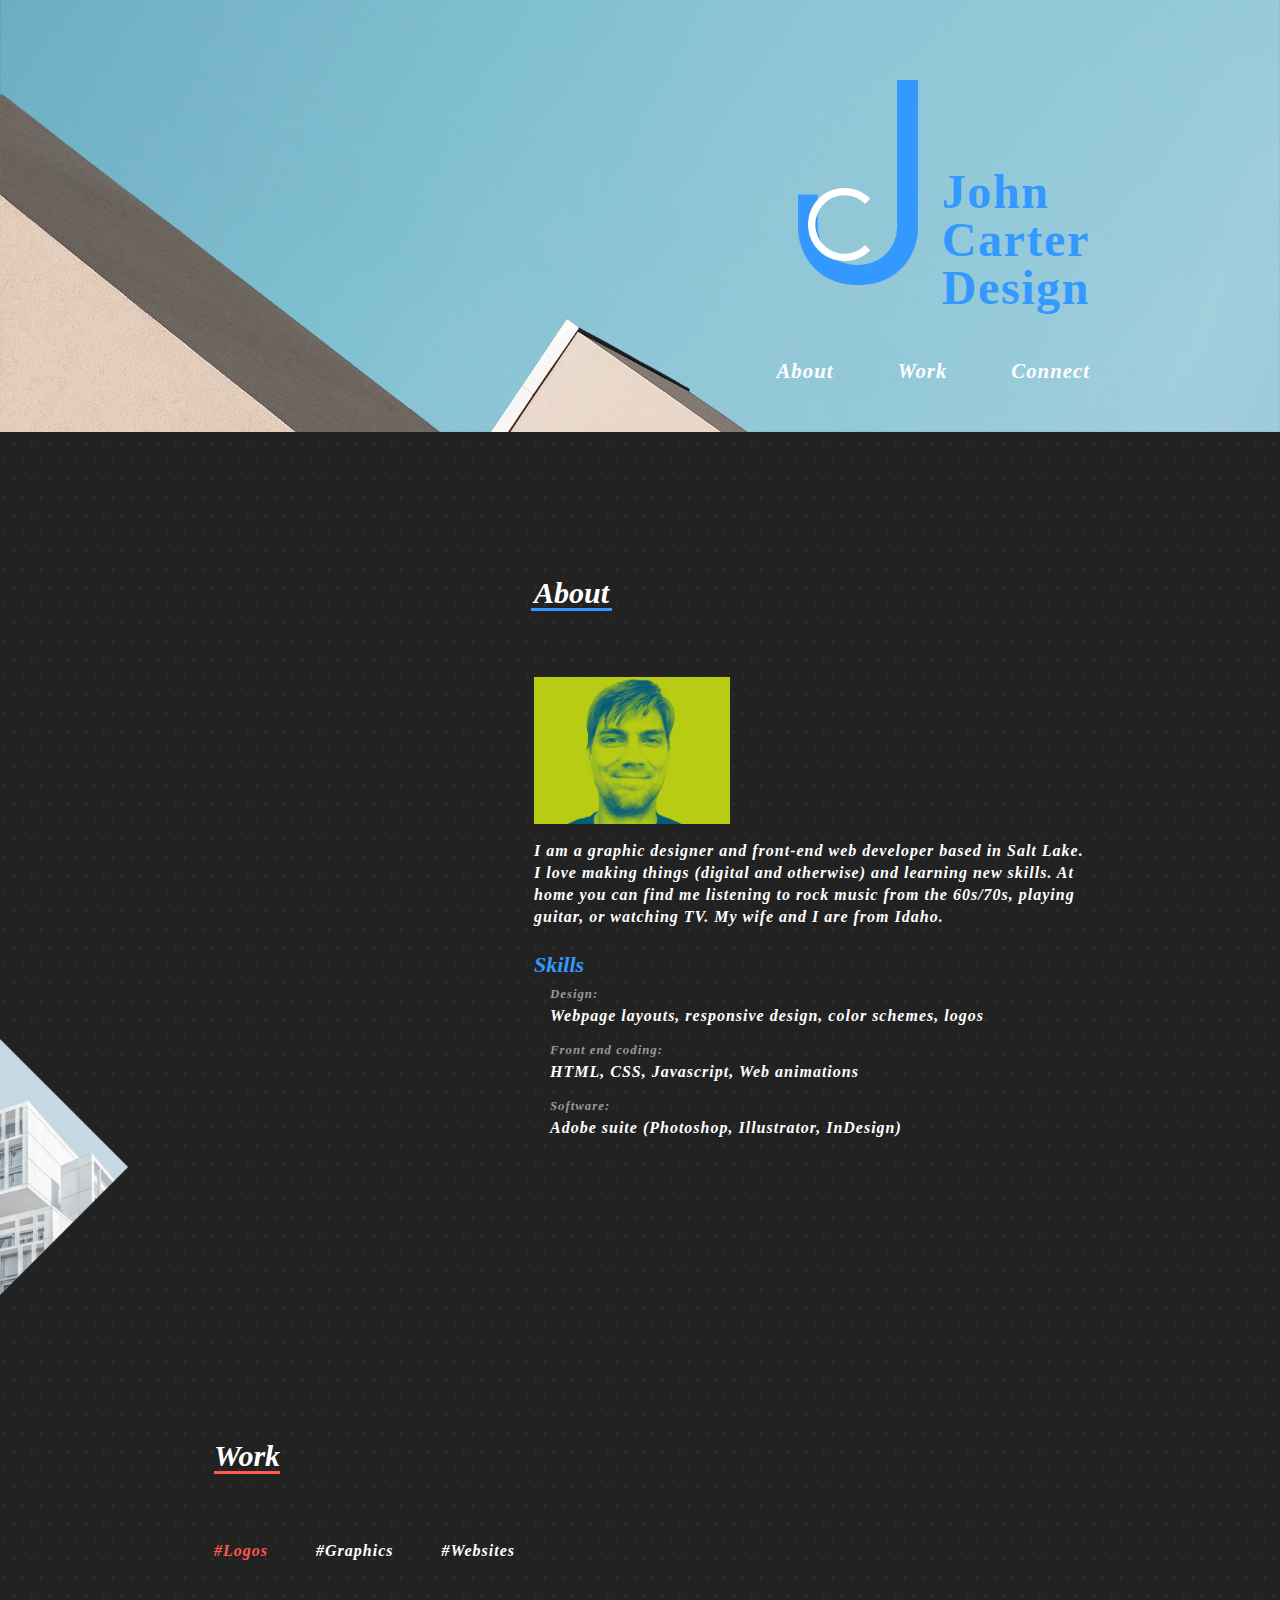
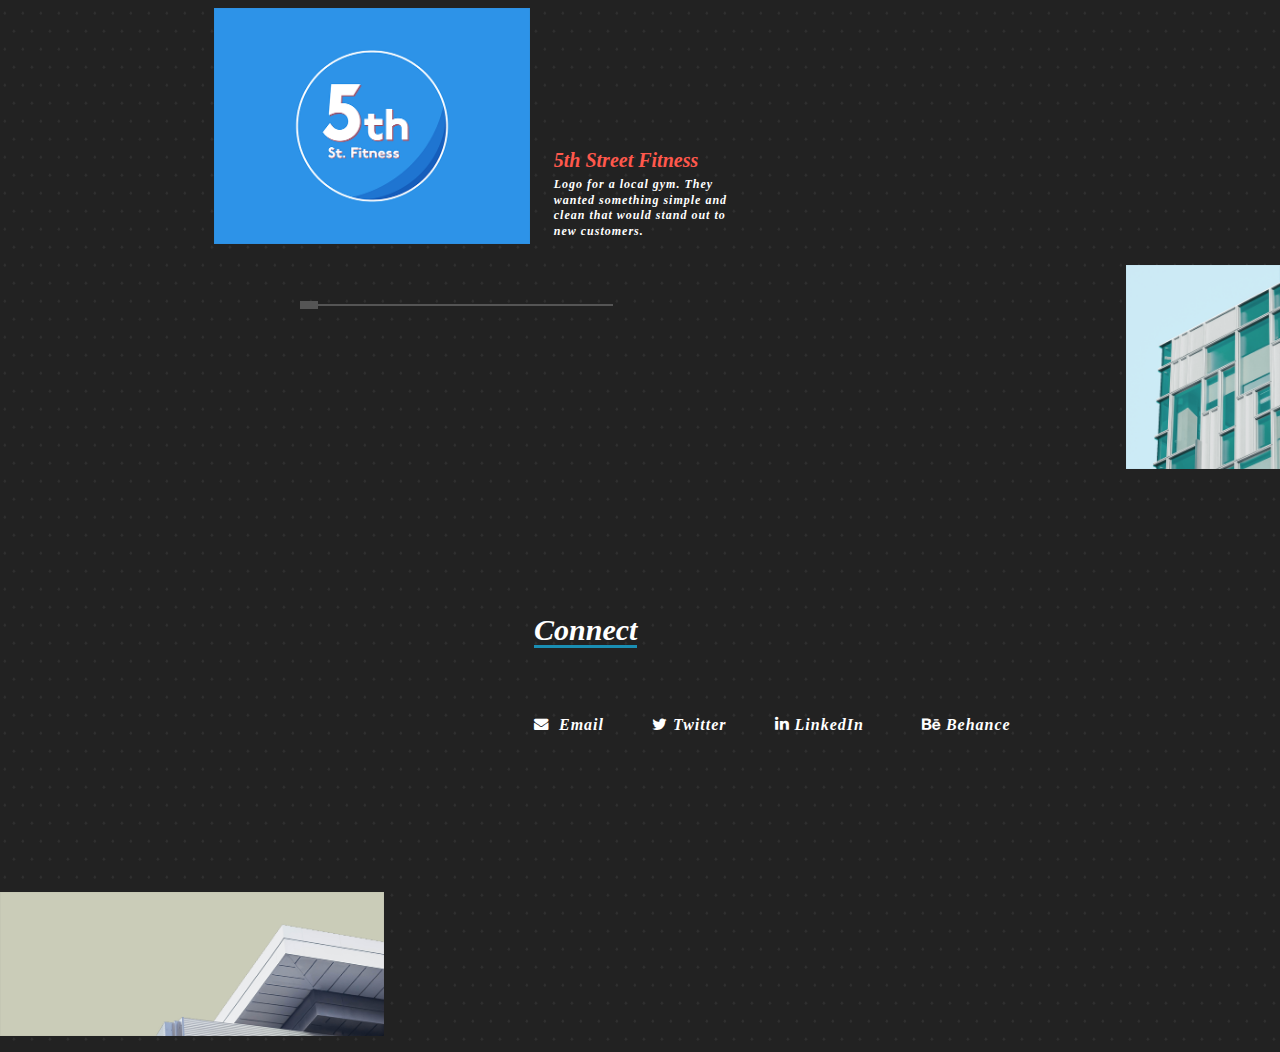
==== commit 7f550962: "work updates" ====
--- a/portfolioNew/index.html
+++ b/portfolioNew/index.html
@@ -1 +1 @@
-<!DOCTYPE html><html><head><meta charset="utf-8"><meta name="viewport" content="width=device-width, initial-scale=1"><title>John Carter Design</title><link rel="stylesheet" href="css/main.css"><link rel="stylesheet" href="css/font-awesome.min.css"></head><body><section id="landing" class="containerBG"><div class="container right"><div class="page"><div class="column full"><h1>John<br>Carter<br>Design</h1><img id="logoJ" src="img/j.png"><img id="logoC" src="img/c.png"><img id="logoTest" src="img/logoStraight.png"></div><div class="column full"><ul id="menu"><li><a href="#about">About</a></li><li><a href="#work">Work</a></li><li><a href="#connect">Connect</a></li></ul></div></div></div></section><section id="about" class="containerBG"><div class="container right"><div class="page"><h2><span id="aboutH2">About</span></h2><div class="column small"><img class="img-block" src="img/portrait.png"></div><div class="column large"><p id="aboutP">I am a graphic designer and front-end web developer based in Salt Lake. I love making things (digital and otherwise) and learning new skills. At home you can find me listening to rock music from the 60s/70s, playing guitar, or watching TV. My wife and I are from Idaho.</p><h3>Skills</h3><ul id="aboutUL"><li><span>Design:</span> Webpage layouts, responsive design, color schemes, logos</li><li><span>Front end coding:</span> HTML, CSS, Javascript, Web animations</li><li><span>Software:</span> Adobe suite (Photoshop, Illustrator, InDesign)</li></ul></div></div></div></section><section id="work" class="containerBG"><div class="container left"><div class="page red"><h2 class="red"><span>Work</span></h2><div id="sliderWrap" class="full"><div class="slider"><div class="column large"><img class="img-block" src="img/workTechComm.png"></div><div class="column small bottom"><h3 class="red">USU Tech Comm</h3><p>This is the website I did for my major emphasis (English Tech Comm &amp; Rhetoric) at Utah State. While most campus sites use the university CMS.</p></div></div><div class="slider"><div class="column large"><img class="img-block" src="img/workTechComm.png"></div><div class="column small bottom"><h3 class="red">USU Tech Comm</h3><p>This is the website I did for my major emphasis (English Tech Comm &amp; Rhetoric) at Utah State. While most campus sites use the university CMS.</p></div></div><div class="slider"><div class="column large"><img class="img-block" src="img/workTechComm.png"></div><div class="column small bottom"><h3 class="red">USU Tech Comm</h3><p>This is the website I did for my major emphasis (English Tech Comm &amp; Rhetoric) at Utah State. While most campus sites use the university CMS.</p></div></div><div class="slider"><div class="column large"><img class="img-block" src="img/workTechComm.png"></div><div class="column small bottom"><h3 class="red">USU Tech Comm</h3><p>This is the website I did for my major emphasis (English Tech Comm &amp; Rhetoric) at Utah State. While most campus sites use the university CMS.</p></div></div><div class="slider"><div class="column large"><img class="img-block" src="img/workTechComm.png"></div><div class="column small bottom"><h3 class="red">USU Tech Comm</h3><p>This is the website I did for my major emphasis (English Tech Comm &amp; Rhetoric) at Utah State. While most campus sites use the university CMS.</p></div></div><div id="sliderKnobWrap"><div id="sliderKnob"></div></div></div></div></div></section><section id="connect" class="containerBG"><div class="container right"><div class="page blueDark"><h2><span>Connect</span></h2><div class="column full"><ul id="connectLinks"><li><a href="#"><i class="fa fa-envelope" style="font-size: 0.9em; bottom: 1px"></i>&nbsp;&nbsp;Email</a></li><li><a href="#"><i class="fa fa-twitter"></i>&nbsp;Twitter</a></li><li><a href="#"><i class="fa fa-linkedin" style="bottom: 1px"></i>&nbsp;LinkedIn</a></li>&nbsp; <li><a href="#"><i class="fa fa-behance"></i>&nbsp;Behance</a></li></ul></div></div></div></section><script>!function(e){var t="",l="flex",s="-webkit-"+l,a=e.createElement("b");try{a.style.display=s,a.style.display=l,t+=a.style.display==l||a.style.display==s?l:"no-"+l}catch(a){t+="no-"+l}e.documentElement.className+=t}(document);</script><script type="text/javascript" src="js/main.js"></script></body></html>+<!DOCTYPE html><html><head><meta charset="utf-8"><meta name="viewport" content="width=device-width, initial-scale=1"><title>John Carter Design</title><link rel="stylesheet" href="css/main.css"><link rel="stylesheet" href="css/font-awesome.min.css"></head><body><section id="landing" class="containerBG"><div class="container right"><div class="page"><div class="column full"><h1>John<br>Carter<br>Design</h1><img id="logoJ" src="img/j.png"><img id="logoC" src="img/c.png"><img id="logoTest" src="img/logoStraight.png"></div><div class="column full"><ul id="menu"><li><a href="#about">About</a></li><li><a href="#work">Work</a></li><li><a href="#connect">Connect</a></li></ul></div></div></div></section><section id="about" class="containerBG"><div class="container right"><div class="page"><h2><span id="aboutH2">About</span></h2><div class="column small"><img class="img-block" src="img/portrait.png"></div><div class="column large"><p id="aboutP">I am a graphic designer and front-end web developer based in Salt Lake. I love making things (digital and otherwise) and learning new skills. At home you can find me listening to rock music from the 60s/70s, playing guitar, or watching TV. My wife and I are from Idaho.</p><h3>Skills</h3><ul id="aboutUL"><li><span>Design:</span> Webpage layouts, responsive design, color schemes, logos</li><li><span>Front end coding:</span> HTML, CSS, Javascript, Web animations</li><li><span>Software:</span> Adobe suite (Photoshop, Illustrator, InDesign)</li></ul></div></div></div></section><section id="work" class="containerBG"><div class="container left"><div class="page red"><h2 class="red"><span>Work</span></h2><ul id="sliderHash"><li class="sliderHash active" data-target="logo">#Logos</li><li class="sliderHash" data-target="graphic">#Graphics</li><li class="sliderHash" data-target="website">#Websites</li></ul><div id="sliderWrap" class="full"><div class="slider" data-type="website"><div class="column large"><img class="img-block" src="img/work/techComm.png"></div><div class="column small bottom"><h3 class="red">USU Tech Comm</h3><p>I designed this website for my major emphasis at Utah State. My goal was to give the department something current and exciting while maintaining usability.</p><p><a href="http://techcomm.usu.edu" target="_blank">View site</a></p></div></div><div class="slider active" data-type="logo"><div class="column large"><img class="img-block" src="img/work/5thStreetFitness.png"></div><div class="column small bottom"><h3 class="red">5th Street Fitness</h3><p>Logo for a local gym. They wanted something simple and clean that would stand out to new customers.</p></div></div><div class="slider active" data-type="logo"><div class="column large"><img class="img-block" src="img/work/bearTablet.jpg"></div><div class="column small bottom"><h3 class="red">Tablet Games for Children</h3><p>This company makes educational games for children to play on a tablet. The logo aims to invoke childhood, innocence, and fun.</p></div></div><div class="slider active" data-type="logo"><div class="column large"><img class="img-block" src="img/work/lostIconsLogo.png"></div><div class="column small bottom"><h3 class="red">Band Logo</h3><p>The name of this band was chosen to represent people who work day jobs while pursuing their dreams. I decided to tackle this in a playful way, using colors and imagery that suggest the rock and roll era.</p></div></div><div class="slider active" data-type="logo"><div class="column large"><img class="img-block" src="img/work/richmondConsulting.png"></div><div class="column small bottom"><h3 class="red">Richmond Consulting</h3><p>I used the imagery of the apple tree to suggest wisdom, stability, and longevity.</p></div></div><div class="slider active" data-type="logo"><div class="column large"><img class="img-block" src="img/work/theDanishConnection.png"></div><div class="column small bottom"><h3 class="red">The Danish Connection</h3><p>Logo for a company that distributes Danish products internationally. My goal was to create somthing modern looking that would be easily recognizable from a distance.</p></div></div><div class="slider" data-type="graphic"><div class="column large"><img class="img-block" src="img/work/theTemple.png"></div><div class="column small bottom"><h3 class="red">Health Supplements</h3><p>Product label for a small health supplement company. I tried to mimick my favorite product labels, which are always simple, minimal, and easy to spot on the shelf.</p></div></div><div class="slider" data-type="graphic"><div class="column large"><img class="img-block" src="img/work/scrubbis.png"></div><div class="column small bottom"><h3 class="red">Scrubbis</h3><p>A redesign of a graphic that the company uses on its product packaging. The purpose of the illustration is to quickly demonstrate what the product does and how it would save time and effort for the average boat owner.</p></div></div><div class="slider" data-type="graphic"><div class="column large"><img class="img-block" src="img/work/lostIconsAlbum.png"></div><div class="column small bottom"><h3 class="red">Band Album</h3><p>I went for the minimal/debut-album look here, with bold colors to make it stand out in a music shop or online catalog.</p></div></div><div class="slider" data-type="graphic"><div class="column large"><img class="img-block" src="img/work/zipi.png"></div><div class="column small bottom"><h3 class="red">Banner Ad</h3><p>The bright colors of this webpage banner ad are used to both catch the eye and convey the information quickly, leading to clicks.</p></div></div><div id="sliderKnobWrap"><div id="sliderKnob"></div></div></div></div></div></section><section id="connect" class="containerBG"><div class="container right"><div class="page blueDark"><h2><span>Connect</span></h2><div class="column full"><ul id="connectLinks"><li><a href="mailto:jccater1990@gmail.com"><i class="fa fa-envelope" style="font-size: 0.9em; bottom: 1px"></i>&nbsp;&nbsp;Email</a></li><li><a href="https://twitter.com/wermhatswormhat" target="_blank"><i class="fa fa-twitter"></i>&nbsp;Twitter</a></li><li><a href="https://www.linkedin.com/in/john-carter-8b247459/" target="_blank"><i class="fa fa-linkedin" style="bottom: 1px"></i>&nbsp;LinkedIn</a></li>&nbsp; <li><a href="https://www.behance.net/johnccarter" target="_blank"><i class="fa fa-behance"></i>&nbsp;Behance</a></li></ul></div></div></div></section><script>!function(e){var t="",l="flex",s="-webkit-"+l,a=e.createElement("b");try{a.style.display=s,a.style.display=l,t+=a.style.display==l||a.style.display==s?l:"no-"+l}catch(a){t+="no-"+l}e.documentElement.className+=t}(document);</script><script type="text/javascript" src="js/main.js"></script></body></html>--- a/portfolioNew/css/main.css
+++ b/portfolioNew/css/main.css
@@ -1 +1 @@
-* { box-sizing: border-box; } html { font-family: "Proxima Nova"; font-weight: 800; font-style: italic; font-size: 16px; color: #fff; background-color: #222; background-image: url("../img/diamond.png"); } body { margin: 0; overflow: auto; } .container { position: relative; margin-right: auto; margin-left: auto; } @media (max-width: 599px) and (orientation: portrait) { .container { padding: 3rem 2rem 1rem 1rem; margin-bottom: 3rem; } } @media (min-width: 600px) and (max-width: 959px) and (orientation: portrait) { .container { padding: 6rem 3rem 3rem; margin-bottom: 4rem; } } @media (max-width: 779px) and (orientation: landscape) { .container { padding: 2rem 2rem; margin-bottom: 4rem; } } @media (min-width: 780px) and (max-width: 959px) and (orientation: landscape) { .container { padding: 6rem 8rem 2rem; } } @media (min-width: 960px) { .container { width: 900px; padding-top: 6rem; padding-bottom: 9rem; margin-bottom: 3rem; } } @media (min-width: 1320px) { .container { width: 1200px; padding-top: 7rem; padding-bottom: 10rem; margin-bottom: 4rem; } } @media (min-width: 1680px) { .container { width: 1440px; padding-top: 11rem; padding-bottom: 18rem; margin-bottom: 6rem; } } @media (min-width: 960px) { .container.left { padding-right: 20rem; } } @media (min-width: 1320px) { .container.left { padding-right: 24rem; } } @media (min-width: 1680px) { .container.left { padding-right: 40rem; } } @media (min-width: 960px) { .container.right { padding-left: 20rem; } } @media (min-width: 1320px) { .container.right { padding-left: 24rem; } } @media (min-width: 1680px) { .container.right { padding-left: 40rem; } } .container .page { position: relative; margin: auto; overflow: auto; } .container .page .column { position: relative; display: inline-block; float: left; padding-left: 1.5rem; } .container .page .column.full { width: 100%; } .container .page .column.large { width: 62%; } @media (max-width: 959px) and (orientation: portrait) { .container .page .column.large { width: 100%; } } @media (max-width: 959px) and (orientation: landscape) { .container .page .column.large { width: 100%; } } .container .page .column.small { width: 38%; } @media (max-width: 959px) and (orientation: portrait) { .container .page .column.small { width: 100%; } } @media (max-width: 959px) and (orientation: landscape) { .container .page .column.small { width: 100%; } } h2 { padding-left: 1.5rem; margin: 0 0 4rem; font-size: 30px; } @media (max-width: 959px) and (orientation: landscape) { h2 { margin-bottom: 2rem; } } @media (max-width: 959px) and (orientation: portrait) { h2 { margin-bottom: 3rem; } } h2 span { display: inline-block; position: relative; } h2 span::after { content: ''; display: block; position: relative; top: -2px; height: 3px; background-color: #3399FF; } h2 span#aboutH2::after { left: -4%; width: 108%; } h3 { margin-top: 1.5rem; margin-bottom: 0.3rem; font-size: 22px; color: #3399FF; } .page.red h2 span::after { background-color: #FF584C; } .page.red h3 { color: #FF584C; } .page.yellow h2 span::after { background-color: #B9CC14; } .page.yellow h3 { color: #B9CC14; } .page.blueDark h2 span::after { background-color: #1A8EB3; } .page.blueDark h3 { color: #1A8EB3; } p, ul { margin: 0; font-weight: 700; letter-spacing: 1px; line-height: 22px; } ul { padding-left: 1rem; list-style-type: none; } ul li { margin-bottom: 0.75rem; } ul li span { display: block; font-size: 0.8em; color: #999; } .img-block { display: block; max-width: 100%; } @media (max-width: 599px) and (orientation: portrait) { .img-block { width: 60%; max-width: 240px; } } @media (min-width: 600px) and (max-width: 959px) and (orientation: portrait) { .img-block { width: 36%; max-width: 360px; } } @media (max-width: 959px) and (orientation: landscape) { .img-block { width: 60%; max-width: 240px; } } #landing { background-image: url("../img/landing.png"), url("../img/landingBG.png"); background-repeat: no-repeat, no-repeat; background-size: cover, cover; } @media (max-width: 599px) and (orientation: portrait) { #landing { background-size: 60%, cover; background-position: bottom -30px left -18px, bottom center; } } @media (min-width: 600px) and (max-width: 959px) and (orientation: portrait) { #landing { background-size: 84%, cover; background-position: bottom -48px left -54px, bottom center; } } @media (max-width: 959px) and (orientation: landscape) { #landing { background-size: 84%, cover; background-position: bottom -60px left -36px, bottom center; } } @media (min-width: 960px) { #landing { background-position: bottom -180px center, bottom center; } } @media (min-width: 1320px) { #landing { background-position: bottom -240px center, bottom center; } } @media (min-width: 1680px) { #landing { background-position: bottom -268px center, bottom center; } } @media (min-width: 600px) and (max-width: 959px) and (orientation: portrait) { #landing .container { padding-bottom: 2rem; } } @media (max-width: 959px) and (orientation: landscape) { #landing .container { padding-top: 3rem; padding-bottom: 1.5rem; margin-bottom: 2rem; } } @media (min-width: 960px) { #landing .container { padding-top: 5rem; padding-bottom: 3rem; margin-bottom: 3rem; } } @media (min-width: 1320px) { #landing .container { padding-top: 7rem; padding-bottom: 3rem; margin-bottom: 5rem; } } @media (min-width: 1680px) { #landing .container { padding-top: 7rem; padding-bottom: 3rem; margin-bottom: 9rem; } } #landing .container .page { overflow: hidden; } @media (max-width: 599px) and (orientation: portrait) { #landing .container .column { padding-left: 0; } } #landing h1 { position: relative; float: right; margin-bottom: 0; line-height: 1; font-style: normal; letter-spacing: 0.1rem; color: #3399FF; } @media (max-width: 599px) and (orientation: portrait) { #landing h1 { margin-top: 2rem; font-size: 2rem; } } @media (min-width: 600px) and (max-width: 959px) and (orientation: portrait) { #landing h1 { margin-top: 4rem; font-size: 3rem; } } @media (max-width: 959px) and (orientation: landscape) { #landing h1 { margin-top: 4.5rem; font-size: 2.5rem; } } @media (min-width: 960px) { #landing h1 { margin-top: 5.5rem; font-size: 3rem; } } @media (min-width: 1320px) { #landing h1 { margin-top: 6rem; font-size: 4rem; } } @media (min-width: 1680px) { #landing h1 { margin-top: 5rem; font-size: 5rem; } } #landing #logoJ { position: relative; float: right; } @media (max-width: 599px) and (orientation: portrait) { #landing #logoJ { width: 4rem; margin-right: 0.8rem; } } @media (min-width: 600px) and (max-width: 959px) and (orientation: portrait) { #landing #logoJ { width: 6.5rem; margin-right: 1.3rem; } } @media (max-width: 959px) and (orientation: landscape) { #landing #logoJ { width: 6rem; margin-right: 1rem; } } @media (min-width: 960px) { #landing #logoJ { width: 7.5rem; margin-right: 1.5rem; } } @media (min-width: 1320px) { #landing #logoJ { width: 9rem; margin-right: 1.5rem; } } @media (min-width: 1680px) { #landing #logoJ { width: 10rem; margin-right: 2rem; } } #landing #logoC { position: absolute; } @media (max-width: 599px) and (orientation: portrait) { #landing #logoC { width: 33px; top: 58px; right: 142px; } } @media (min-width: 600px) and (max-width: 959px) and (orientation: portrait) { #landing #logoC { width: 54px; top: 93px; right: 212px; } } @media (max-width: 959px) and (orientation: landscape) { #landing #logoC { width: 50px; top: 86px; right: 179px; } } @media (min-width: 960px) { #landing #logoC { width: 62px; top: 108px; right: 220px; } } @media (min-width: 1320px) { #landing #logoC { width: 74px; top: 131px; right: 278px; } } @media (min-width: 1680px) { #landing #logoC { width: 84px; top: 143px; right: 340px; } } #landing #logoTest { display: none; position: absolute; right: 0; width: 420px; } #landing #menu { list-style-type: none; text-align: right; padding-left: 0; margin-top: 3rem; } @media (max-width: 299px) and (orientation: portrait) { #landing #menu { display: none; } } @media (max-width: 599px) and (orientation: portrait) { #landing #menu { margin-top: 2rem; } } @media (min-width: 600px) and (max-width: 959px) and (orientation: portrait) { #landing #menu { margin-top: 2rem; } } @media (max-width: 959px) and (orientation: landscape) { #landing #menu { margin-top: 2rem; } } @media (min-width: 1680px) { #landing #menu { margin-top: 4rem; } } #landing #menu li { display: inline-block; margin-bottom: 0; } @media (max-width: 599px) and (orientation: portrait) { #landing #menu li { margin-left: 0.3rem; } } @media (min-width: 600px) and (max-width: 959px) and (orientation: portrait) { #landing #menu li { margin-left: 0.5rem; } } @media (max-width: 959px) and (orientation: landscape) { #landing #menu li { margin-left: 0.7rem; } } @media (min-width: 960px) { #landing #menu li { margin-left: 2rem; } } @media (min-width: 1320px) { #landing #menu li { margin-left: 3rem; } } @media (min-width: 1680px) { #landing #menu li { margin-left: 5rem; } } #landing #menu li:last-child a { padding-right: 0; } #landing #menu li a { color: #fff; text-decoration: none; letter-spacing: 1px; transition: color 0.3s ease; } @media (max-width: 599px) and (orientation: portrait) { #landing #menu li a { padding: 0.3rem 0.7rem; font-size: 1rem; } } @media (min-width: 600px) and (max-width: 959px) and (orientation: portrait) { #landing #menu li a { padding: 0.5rem 1rem; font-size: 1.2rem; } } @media (max-width: 959px) and (orientation: landscape) { #landing #menu li a { padding: 0.5rem 1rem; font-size: 1rem; } } @media (min-width: 960px) { #landing #menu li a { padding: 0.5rem 1rem; font-size: 1.3rem; } } @media (min-width: 1320px) { #landing #menu li a { padding: 0.5rem 1rem; font-size: 1.5rem; } } @media (min-width: 1680px) { #landing #menu li a { font-size: 1.8rem; } } #landing #menu li a:hover { color: #3399FF; } @media (min-width: 960px) { #about { background-image: url("../img/accent1.png"); background-position: bottom left; background-repeat: no-repeat; } } @media (min-width: 960px) and (max-width: 1079px) { #about { background-size: 16%; } } @media (min-width: 1080px) { #about { background-size: 10%; } } #about #aboutP { margin-top: 1rem; } @media (min-width: 1680px) { #about #aboutP { margin-top: 1.5rem; } } @media (min-width: 960px) and (max-width: 1319px) { #about .column:nth-of-type(2) { width: 100%; } } @media (min-width: 960px) { #work { background-image: url("../img/accent2.png"); background-position: bottom right; background-repeat: no-repeat; } } @media (min-width: 960px) and (max-width: 1079px) { #work { background-size: 14%; } } @media (min-width: 1080px) { #work { background-size: 12%; } } @media (min-width: 600px) and (max-width: 959px) and (orientation: portrait) { #work .column .img-block { width: 60%; max-width: 100%; } #work .column p { width: 72%; } } @media (max-width: 959px) and (orientation: landscape) { #work .column .img-block { width: 36%; max-width: 100%; } #work .column p { width: 72%; } } @media (min-width: 960px) { #connect { background-image: url("../img/accent3.png"); background-position: bottom left; background-repeat: no-repeat; } } @media (min-width: 960px) and (max-width: 1079px) { #connect { background-size: 36%; } } @media (min-width: 1080px) { #connect { background-size: 30%; } } @media (min-width: 960px) { #connect .container { padding-bottom: 18rem; margin-bottom: 1rem; } } @media (min-width: 1320px) { #connect .container { padding-bottom: 20rem; margin-bottom: 2rem; } } @media (min-width: 1680px) { #connect .container { padding-bottom: 28rem; } } #connect #connectLinks { position: relative; padding: 0; margin: 0; list-style-type: none; } #connect #connectLinks li { position: relative; display: inline-block; } @media (max-width: 599px) and (orientation: portrait) { #connect #connectLinks li { margin-right: 0.5rem; font-size: 1rem !important; } } @media (min-width: 600px) and (max-width: 959px) and (orientation: portrait) { #connect #connectLinks li { margin-right: 2rem; padding-bottom: 2rem; } } @media (max-width: 959px) and (orientation: landscape) { #connect #connectLinks li { margin-right: 2rem; } } @media (min-width: 960px) and (orientation: landscape) { #connect #connectLinks li { margin-right: 2rem; } } @media (min-width: 1320px) { #connect #connectLinks li { margin-right: 4rem; } } @media (min-width: 1680px) { #connect #connectLinks li { margin-right: 3rem; } } #connect #connectLinks li a { padding: 0.5rem 1rem; text-decoration: none; color: #fff; transition: color 0.3s ease; } @media (max-width: 599px) and (orientation: portrait) { #connect #connectLinks li a { font-size: 1rem; } } @media (min-width: 600px) and (max-width: 959px) and (orientation: portrait) { #connect #connectLinks li a { font-size: 1.3rem; } } @media (max-width: 959px) and (orientation: landscape) { #connect #connectLinks li a { font-size: 1rem; } } @media (min-width: 960px) and (orientation: landscape) { #connect #connectLinks li a { font-size: 1rem; } } @media (min-width: 1320px) { #connect #connectLinks li a { font-size: 1.25rem; } } @media (min-width: 1680px) { #connect #connectLinks li a { font-size: 1.5rem; } } #connect #connectLinks li a:first-child { padding-left: 0; } #connect #connectLinks li a i { position: relative; } #connect #connectLinks li a:hover { color: #1A8EB3; } #sliderWrap { position: relative; white-space: nowrap; } #sliderWrap .slider { position: relative; display: inline-block; white-space: normal; width: 100%; white-space: nowrap; } #sliderWrap .slider .column { float: none; vertical-align: baseline; } #sliderWrap .slider .column h3, #sliderWrap .slider .column p { white-space: normal; } @media (min-width: 960px) and (max-width: 1319px) { #sliderWrap .slider .column h3 { font-size: 20px; } } @media (min-width: 960px) and (max-width: 1319px) { #sliderWrap .slider .column p { font-size: 12px; line-height: 1.3; } } @media (max-width: 959px) and (orientation: landscape) { #sliderWrap .slider .column { padding-left: 0 !important; } } #sliderWrap.full { overflow: hidden; padding-bottom: 3rem; } #sliderWrap.full .slider { left: 0; transition: left 0.5s ease; } #sliderWrap.full.pos-0 .slider { left: 0%; } #sliderWrap.full.pos-1 .slider { left: -100%; } #sliderWrap.full.pos-2 .slider { left: -200%; } #sliderWrap.full.pos-3 .slider { left: -300%; } #sliderWrap.full.pos-4 .slider { left: -400%; } #sliderWrap.full.pos-5 .slider { left: -500%; } #sliderWrap.full.pos-6 .slider { left: -600%; } #sliderWrap.full.pos-7 .slider { left: -700%; } #sliderWrap.full.pos-8 .slider { left: -800%; } #sliderWrap.full.pos-9 .slider { left: -900%; } #sliderWrap.full.pos-10 .slider { left: -1000%; } #sliderWrap.full.pos-11 .slider { left: -1100%; } #sliderWrap.full.pos-12 .slider { left: -1200%; } #sliderWrap.full.pos-13 .slider { left: -1300%; } #sliderWrap.full.pos-14 .slider { left: -1400%; } #sliderWrap.full.pos-15 .slider { left: -1500%; } #sliderWrap.full.pos-16 .slider { left: -1600%; } #sliderWrap.full.pos-17 .slider { left: -1700%; } #sliderWrap.full.pos-18 .slider { left: -1800%; } #sliderWrap.full.pos-19 .slider { left: -1900%; } #sliderWrap.full.pos-20 .slider { left: -2000%; } #sliderWrap.full.pos-21 .slider { left: -2100%; } #sliderWrap.full.pos-22 .slider { left: -2200%; } #sliderWrap.full.pos-23 .slider { left: -2300%; } #sliderWrap.full.pos-24 .slider { left: -2400%; } #sliderWrap.full #sliderKnobWrap { position: absolute; bottom: 0; width: 62%; height: 3rem; } @media (min-width: 960px) { #sliderWrap.full #sliderKnobWrap { left: 19%; } } #sliderWrap.full #sliderKnobWrap::before { content: ''; position: relative; display: block; top: 27px; width: 100%; height: 2px; background-color: #555; } #sliderWrap.full #sliderKnobWrap #sliderKnob { position: absolute; display: inline-block; top: 24px; width: 18px; height: 8px; background-color: #555; } #sliderWrap.full #sliderKnobWrap:hover { cursor: pointer; } #sliderWrap.full #sliderKnobWrap:active { cursor: pointer; } #sliderWrap.full #sliderKnobWrap:active #sliderKnob { height: 10px; top: 23px; } #sliderWrap.basic { overflow: auto; padding-bottom: 2rem; margin-left: 1.5rem; } #sliderWrap.basic .slider { width: 84%; margin-right: 12%; } #sliderWrap.basic #sliderKnobWrap { display: none; }+* { box-sizing: border-box; } html { font-family: "Proxima Nova"; font-weight: 800; font-style: italic; font-size: 16px; color: #fff; background-color: #222; background-image: url("../img/diamond.png"); } body { margin: 0; overflow: auto; } .container { position: relative; margin-right: auto; margin-left: auto; } @media (max-width: 599px) and (orientation: portrait) { .container { padding: 3rem 2rem 1rem 1rem; margin-bottom: 3rem; } } @media (min-width: 600px) and (max-width: 959px) and (orientation: portrait) { .container { padding: 6rem 3rem 3rem; margin-bottom: 4rem; } } @media (max-width: 779px) and (orientation: landscape) { .container { padding: 2rem 2rem; margin-bottom: 4rem; } } @media (min-width: 780px) and (max-width: 959px) and (orientation: landscape) { .container { padding: 6rem 8rem 2rem; } } @media (min-width: 960px) { .container { width: 900px; padding-top: 6rem; padding-bottom: 9rem; margin-bottom: 3rem; } } @media (min-width: 1320px) { .container { width: 1200px; padding-top: 7rem; padding-bottom: 10rem; margin-bottom: 4rem; } } @media (min-width: 1680px) { .container { width: 1440px; padding-top: 11rem; padding-bottom: 18rem; margin-bottom: 6rem; } } @media (min-width: 960px) { .container.left { padding-right: 20rem; } } @media (min-width: 1320px) { .container.left { padding-right: 24rem; } } @media (min-width: 1680px) { .container.left { padding-right: 40rem; } } @media (min-width: 960px) { .container.right { padding-left: 20rem; } } @media (min-width: 1320px) { .container.right { padding-left: 24rem; } } @media (min-width: 1680px) { .container.right { padding-left: 40rem; } } .container .page { position: relative; margin: auto; overflow: auto; } .container .page .column { position: relative; display: inline-block; float: left; padding-left: 1.5rem; } .container .page .column.full { width: 100%; } .container .page .column.large { width: 62%; } @media (max-width: 959px) and (orientation: portrait) { .container .page .column.large { width: 100%; } } @media (max-width: 959px) and (orientation: landscape) { .container .page .column.large { width: 100%; } } .container .page .column.small { width: 38%; } @media (max-width: 959px) and (orientation: portrait) { .container .page .column.small { width: 100%; } } @media (max-width: 959px) and (orientation: landscape) { .container .page .column.small { width: 100%; } } h2 { padding-left: 1.5rem; margin: 0 0 4rem; font-size: 30px; } @media (max-width: 959px) and (orientation: landscape) { h2 { margin-bottom: 2rem; } } @media (max-width: 959px) and (orientation: portrait) { h2 { margin-bottom: 3rem; } } h2 span { display: inline-block; position: relative; } h2 span::after { content: ''; display: block; position: relative; top: -2px; height: 3px; background-color: #3399FF; } h2 span#aboutH2::after { left: -4%; width: 108%; } h3 { margin-top: 1.5rem; margin-bottom: 0.3rem; font-size: 22px; color: #3399FF; } .page.red h2 span::after { background-color: #FF584C; } .page.red h3 { color: #FF584C; } .page.yellow h2 span::after { background-color: #B9CC14; } .page.yellow h3 { color: #B9CC14; } .page.blueDark h2 span::after { background-color: #1A8EB3; } .page.blueDark h3 { color: #1A8EB3; } p, ul { margin: 0; font-weight: 700; letter-spacing: 1px; line-height: 22px; } p { margin-bottom: 0.3rem; } p a { color: #bbb; } p a:hover { color: #fff; } ul { padding-left: 1rem; list-style-type: none; } ul li { margin-bottom: 0.75rem; } ul li span { display: block; font-size: 0.8em; color: #999; } .img-block { display: block; max-width: 100%; } @media (max-width: 599px) and (orientation: portrait) { .img-block { width: 60%; max-width: 240px; } } @media (min-width: 600px) and (max-width: 959px) and (orientation: portrait) { .img-block { width: 36%; max-width: 360px; } } @media (max-width: 959px) and (orientation: landscape) { .img-block { width: 60%; max-width: 240px; } } #landing { background-image: url("../img/landing.png"), url("../img/landingBG.png"); background-repeat: no-repeat, no-repeat; background-size: cover, cover; } @media (max-width: 599px) and (orientation: portrait) { #landing { background-size: 60%, cover; background-position: bottom -30px left -18px, bottom center; } } @media (min-width: 600px) and (max-width: 959px) and (orientation: portrait) { #landing { background-size: 84%, cover; background-position: bottom -48px left -54px, bottom center; } } @media (max-width: 959px) and (orientation: landscape) { #landing { background-size: 84%, cover; background-position: bottom -60px left -36px, bottom center; } } @media (min-width: 960px) { #landing { background-position: bottom -180px center, bottom center; } } @media (min-width: 1320px) { #landing { background-position: bottom -240px center, bottom center; } } @media (min-width: 1680px) { #landing { background-position: bottom -268px center, bottom center; } } @media (min-width: 600px) and (max-width: 959px) and (orientation: portrait) { #landing .container { padding-bottom: 2rem; } } @media (max-width: 959px) and (orientation: landscape) { #landing .container { padding-top: 3rem; padding-bottom: 1.5rem; margin-bottom: 2rem; } } @media (min-width: 960px) { #landing .container { padding-top: 5rem; padding-bottom: 3rem; margin-bottom: 3rem; } } @media (min-width: 1320px) { #landing .container { padding-top: 7rem; padding-bottom: 3rem; margin-bottom: 5rem; } } @media (min-width: 1680px) { #landing .container { padding-top: 7rem; padding-bottom: 3rem; margin-bottom: 9rem; } } #landing .container .page { overflow: hidden; } @media (max-width: 599px) and (orientation: portrait) { #landing .container .column { padding-left: 0; } } #landing h1 { position: relative; float: right; margin-bottom: 0; line-height: 1; font-style: normal; letter-spacing: 0.1rem; color: #3399FF; } @media (max-width: 599px) and (orientation: portrait) { #landing h1 { margin-top: 2rem; font-size: 2rem; } } @media (min-width: 600px) and (max-width: 959px) and (orientation: portrait) { #landing h1 { margin-top: 4rem; font-size: 3rem; } } @media (max-width: 959px) and (orientation: landscape) { #landing h1 { margin-top: 4.5rem; font-size: 2.5rem; } } @media (min-width: 960px) { #landing h1 { margin-top: 5.5rem; font-size: 3rem; } } @media (min-width: 1320px) { #landing h1 { margin-top: 6rem; font-size: 4rem; } } @media (min-width: 1680px) { #landing h1 { margin-top: 5rem; font-size: 5rem; } } #landing #logoJ { position: relative; float: right; } @media (max-width: 599px) and (orientation: portrait) { #landing #logoJ { width: 4rem; margin-right: 0.8rem; } } @media (min-width: 600px) and (max-width: 959px) and (orientation: portrait) { #landing #logoJ { width: 6.5rem; margin-right: 1.3rem; } } @media (max-width: 959px) and (orientation: landscape) { #landing #logoJ { width: 6rem; margin-right: 1rem; } } @media (min-width: 960px) { #landing #logoJ { width: 7.5rem; margin-right: 1.5rem; } } @media (min-width: 1320px) { #landing #logoJ { width: 9rem; margin-right: 1.5rem; } } @media (min-width: 1680px) { #landing #logoJ { width: 10rem; margin-right: 2rem; } } #landing #logoC { position: absolute; } @media (max-width: 599px) and (orientation: portrait) { #landing #logoC { width: 33px; top: 58px; right: 142px; } } @media (min-width: 600px) and (max-width: 959px) and (orientation: portrait) { #landing #logoC { width: 54px; top: 93px; right: 212px; } } @media (max-width: 959px) and (orientation: landscape) { #landing #logoC { width: 50px; top: 86px; right: 179px; } } @media (min-width: 960px) { #landing #logoC { width: 62px; top: 108px; right: 220px; } } @media (min-width: 1320px) { #landing #logoC { width: 74px; top: 131px; right: 278px; } } @media (min-width: 1680px) { #landing #logoC { width: 84px; top: 143px; right: 340px; } } #landing #logoTest { display: none; position: absolute; right: 0; width: 420px; } #landing #menu { list-style-type: none; text-align: right; padding-left: 0; margin-top: 3rem; } @media (max-width: 299px) and (orientation: portrait) { #landing #menu { display: none; } } @media (max-width: 599px) and (orientation: portrait) { #landing #menu { margin-top: 2rem; } } @media (min-width: 600px) and (max-width: 959px) and (orientation: portrait) { #landing #menu { margin-top: 2rem; } } @media (max-width: 959px) and (orientation: landscape) { #landing #menu { margin-top: 2rem; } } @media (min-width: 1680px) { #landing #menu { margin-top: 4rem; } } #landing #menu li { display: inline-block; margin-bottom: 0; } @media (max-width: 599px) and (orientation: portrait) { #landing #menu li { margin-left: 0.3rem; } } @media (min-width: 600px) and (max-width: 959px) and (orientation: portrait) { #landing #menu li { margin-left: 0.5rem; } } @media (max-width: 959px) and (orientation: landscape) { #landing #menu li { margin-left: 0.7rem; } } @media (min-width: 960px) { #landing #menu li { margin-left: 2rem; } } @media (min-width: 1320px) { #landing #menu li { margin-left: 3rem; } } @media (min-width: 1680px) { #landing #menu li { margin-left: 5rem; } } #landing #menu li:last-child a { padding-right: 0; } #landing #menu li a { color: #fff; text-decoration: none; letter-spacing: 1px; transition: color 0.3s ease; } @media (max-width: 599px) and (orientation: portrait) { #landing #menu li a { padding: 0.3rem 0.7rem; font-size: 1rem; } } @media (min-width: 600px) and (max-width: 959px) and (orientation: portrait) { #landing #menu li a { padding: 0.5rem 1rem; font-size: 1.2rem; } } @media (max-width: 959px) and (orientation: landscape) { #landing #menu li a { padding: 0.5rem 1rem; font-size: 1rem; } } @media (min-width: 960px) { #landing #menu li a { padding: 0.5rem 1rem; font-size: 1.3rem; } } @media (min-width: 1320px) { #landing #menu li a { padding: 0.5rem 1rem; font-size: 1.5rem; } } @media (min-width: 1680px) { #landing #menu li a { font-size: 1.8rem; } } #landing #menu li a:hover { color: #3399FF; } @media (min-width: 960px) { #about { background-image: url("../img/accent1.png"); background-position: bottom left; background-repeat: no-repeat; } } @media (min-width: 960px) and (max-width: 1079px) { #about { background-size: 16%; } } @media (min-width: 1080px) { #about { background-size: 10%; } } #about #aboutP { margin-top: 1rem; } @media (min-width: 1680px) { #about #aboutP { margin-top: 1.5rem; } } @media (min-width: 960px) and (max-width: 1319px) { #about .column:nth-of-type(2) { width: 100%; } } @media (min-width: 960px) { #work { background-image: url("../img/accent2.png"); background-position: bottom right; background-repeat: no-repeat; } } @media (min-width: 960px) and (max-width: 1079px) { #work { background-size: 14%; } } @media (min-width: 1080px) { #work { background-size: 12%; } } @media (min-width: 600px) and (max-width: 959px) and (orientation: portrait) { #work .column .img-block { width: 60%; max-width: 100%; } #work .column p { width: 72%; } } @media (max-width: 959px) and (orientation: landscape) { #work .column .img-block { width: 36%; max-width: 100%; } #work .column p { width: 72%; } } @media (min-width: 960px) { #connect { background-image: url("../img/accent3.png"); background-position: bottom left; background-repeat: no-repeat; } } @media (min-width: 960px) and (max-width: 1079px) { #connect { background-size: 36%; } } @media (min-width: 1080px) { #connect { background-size: 30%; } } @media (min-width: 960px) { #connect .container { padding-bottom: 18rem; margin-bottom: 1rem; } } @media (min-width: 1320px) { #connect .container { padding-bottom: 20rem; margin-bottom: 2rem; } } @media (min-width: 1680px) { #connect .container { padding-bottom: 28rem; } } #connect #connectLinks { position: relative; padding: 0; margin: 0; list-style-type: none; } #connect #connectLinks li { position: relative; display: inline-block; } @media (max-width: 599px) and (orientation: portrait) { #connect #connectLinks li { margin-right: 0.5rem; font-size: 1rem !important; } } @media (min-width: 600px) and (max-width: 959px) and (orientation: portrait) { #connect #connectLinks li { margin-right: 2rem; padding-bottom: 2rem; } } @media (max-width: 959px) and (orientation: landscape) { #connect #connectLinks li { margin-right: 2rem; } } @media (min-width: 960px) and (orientation: landscape) { #connect #connectLinks li { margin-right: 2rem; } } @media (min-width: 1320px) { #connect #connectLinks li { margin-right: 4rem; } } @media (min-width: 1680px) { #connect #connectLinks li { margin-right: 3rem; } } #connect #connectLinks li a { padding: 0.5rem 1rem; text-decoration: none; color: #fff; transition: color 0.3s ease; } @media (max-width: 599px) and (orientation: portrait) { #connect #connectLinks li a { font-size: 1rem; } } @media (min-width: 600px) and (max-width: 959px) and (orientation: portrait) { #connect #connectLinks li a { font-size: 1.3rem; } } @media (max-width: 959px) and (orientation: landscape) { #connect #connectLinks li a { font-size: 1rem; } } @media (min-width: 960px) and (orientation: landscape) { #connect #connectLinks li a { font-size: 1rem; } } @media (min-width: 1320px) { #connect #connectLinks li a { font-size: 1.25rem; } } @media (min-width: 1680px) { #connect #connectLinks li a { font-size: 1.5rem; } } #connect #connectLinks li a:first-child { padding-left: 0; } #connect #connectLinks li a i { position: relative; } #connect #connectLinks li a:hover { color: #1A8EB3; } #sliderWrap { position: relative; white-space: nowrap; } #sliderWrap .slider { position: relative; display: inline-block; white-space: normal; width: 100%; padding: 0 2rem 2rem 0; } @media (min-width: 960px) { #sliderWrap .slider { white-space: nowrap; padding-top: 2rem; } } @media (min-width: 960px) { #sliderWrap .slider .column { float: none; vertical-align: text-bottom; } } #sliderWrap .slider .column h3, #sliderWrap .slider .column p { white-space: normal; } @media (min-width: 960px) and (max-width: 1319px) { #sliderWrap .slider .column h3 { font-size: 20px; } } @media (min-width: 960px) and (max-width: 1319px) { #sliderWrap .slider .column p { font-size: 12px; line-height: 1.3; } } #sliderWrap.full { overflow: hidden; padding-bottom: 3rem; } #sliderWrap.full .slider { left: 0; transition: left 0.5s ease; display: none; } #sliderWrap.full .slider.active { display: inline-block; } #sliderWrap.full.pos-0 .slider { left: 0%; } #sliderWrap.full.pos-1 .slider { left: -100%; } #sliderWrap.full.pos-2 .slider { left: -200%; } #sliderWrap.full.pos-3 .slider { left: -300%; } #sliderWrap.full.pos-4 .slider { left: -400%; } #sliderWrap.full.pos-5 .slider { left: -500%; } #sliderWrap.full.pos-6 .slider { left: -600%; } #sliderWrap.full.pos-7 .slider { left: -700%; } #sliderWrap.full.pos-8 .slider { left: -800%; } #sliderWrap.full.pos-9 .slider { left: -900%; } #sliderWrap.full.pos-10 .slider { left: -1000%; } #sliderWrap.full.pos-11 .slider { left: -1100%; } #sliderWrap.full.pos-12 .slider { left: -1200%; } #sliderWrap.full.pos-13 .slider { left: -1300%; } #sliderWrap.full.pos-14 .slider { left: -1400%; } #sliderWrap.full.pos-15 .slider { left: -1500%; } #sliderWrap.full.pos-16 .slider { left: -1600%; } #sliderWrap.full.pos-17 .slider { left: -1700%; } #sliderWrap.full.pos-18 .slider { left: -1800%; } #sliderWrap.full.pos-19 .slider { left: -1900%; } #sliderWrap.full.pos-20 .slider { left: -2000%; } #sliderWrap.full.pos-21 .slider { left: -2100%; } #sliderWrap.full.pos-22 .slider { left: -2200%; } #sliderWrap.full.pos-23 .slider { left: -2300%; } #sliderWrap.full.pos-24 .slider { left: -2400%; } #sliderWrap.full #sliderKnobWrap { position: absolute; bottom: 0; width: 54%; height: 3rem; } @media (min-width: 960px) { #sliderWrap.full #sliderKnobWrap { left: 19%; } } #sliderWrap.full #sliderKnobWrap::before { content: ''; position: relative; display: block; top: 27px; width: 100%; height: 2px; background-color: #555; } #sliderWrap.full #sliderKnobWrap #sliderKnob { position: absolute; display: inline-block; top: 24px; width: 18px; height: 8px; background-color: #555; } #sliderWrap.full #sliderKnobWrap:hover { cursor: grab; } #sliderWrap.full #sliderKnobWrap:active { cursor: grabbing; } #sliderWrap.full #sliderKnobWrap:active #sliderKnob { height: 10px; top: 23px; } #sliderWrap.full #sliderKnobWrap.inactive::before { background-color: #333; } #sliderWrap.full #sliderKnobWrap.inactive #sliderKnob { background-color: #333; } #sliderWrap.full #sliderKnobWrap.inactive:hover { cursor: not-allowed; } #sliderWrap.full #sliderKnobWrap.inactive:active { cursor: not-allowed; } #sliderWrap.full #sliderKnobWrap.inactive:active #sliderKnob { height: 8px; top: 24px; } #sliderWrap.basic { overflow: auto; padding-bottom: 2rem; margin-left: 1.5rem; } #sliderWrap.basic .slider { width: 84%; margin-right: 12%; } #sliderWrap.basic #sliderKnobWrap { display: none; } #sliderHash { padding-left: 1.5rem; } #sliderHash li { display: inline-block; margin-right: 3rem; color: #fff; font-weight: 700; transition: color 0.3s ease; } #sliderHash li.active, #sliderHash li.active:hover { color: #FF584C; } #sliderHash li:hover { color: #bbb; cursor: pointer; }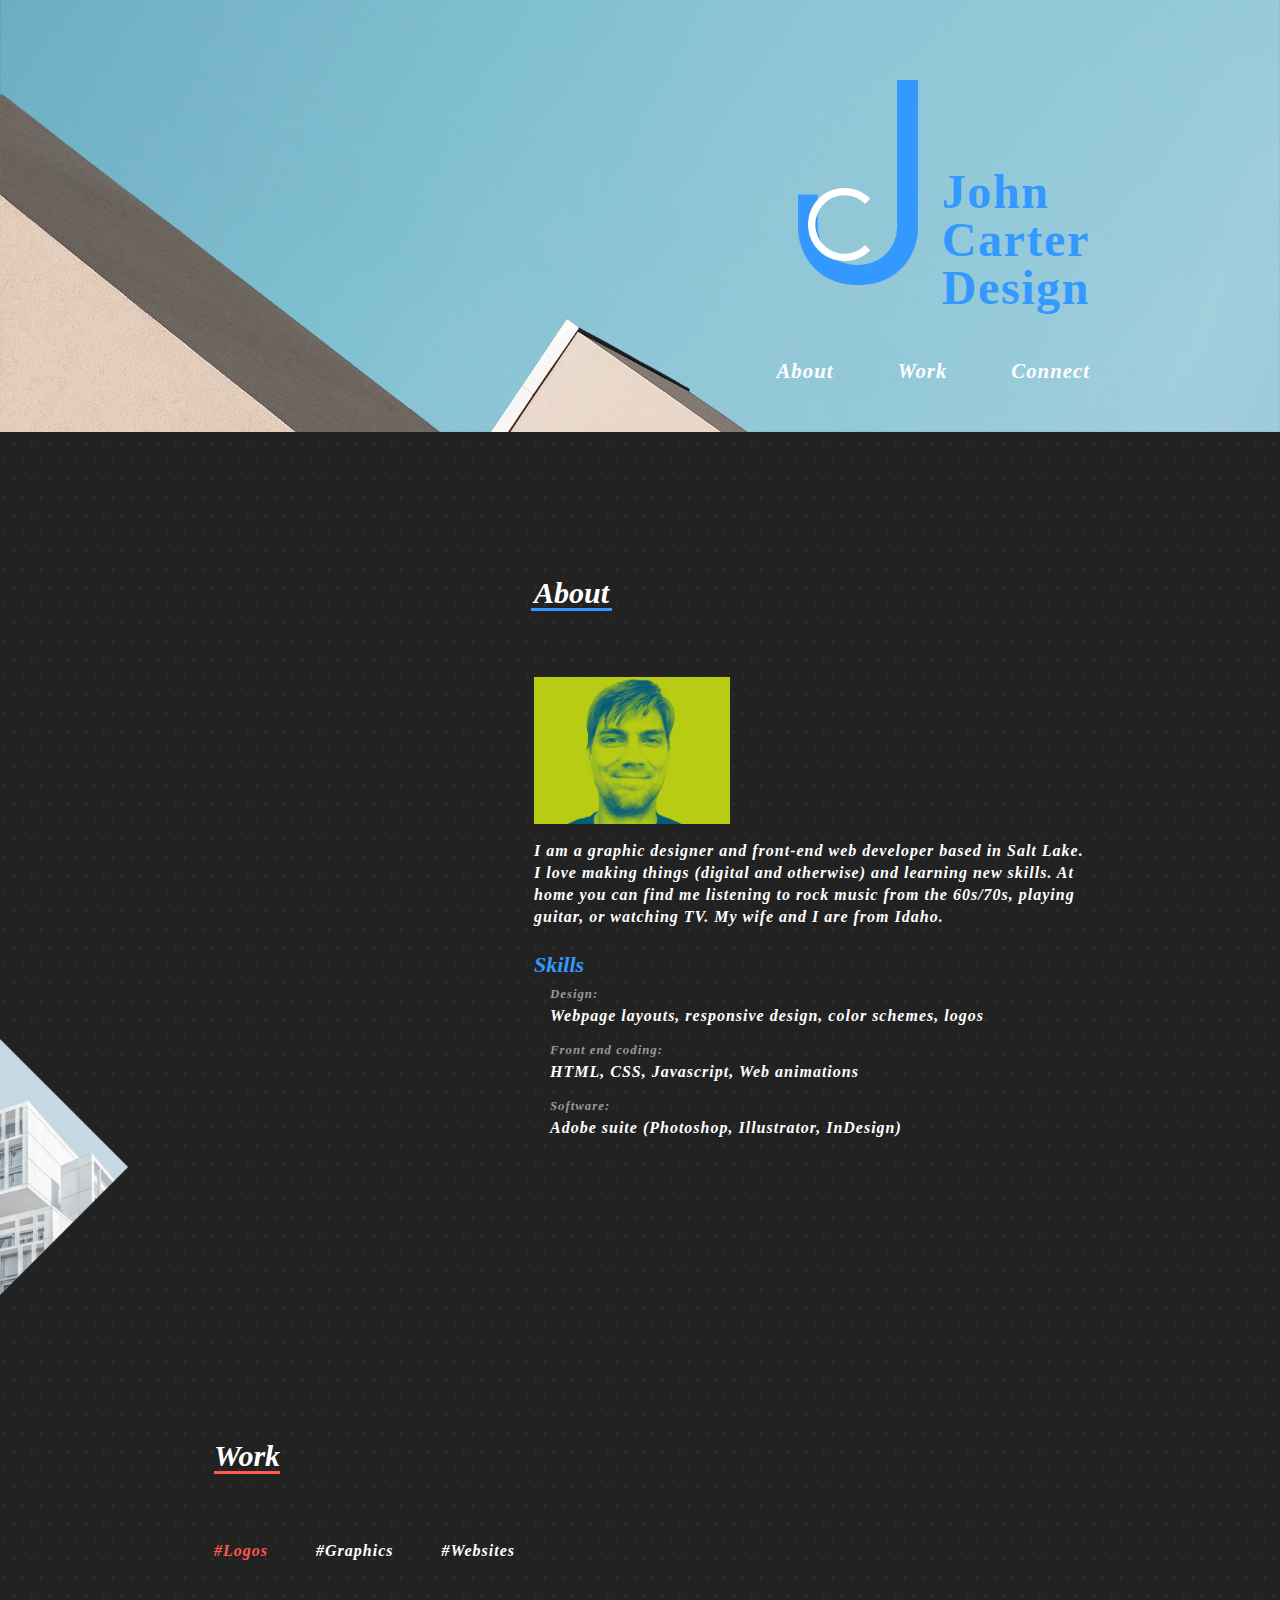
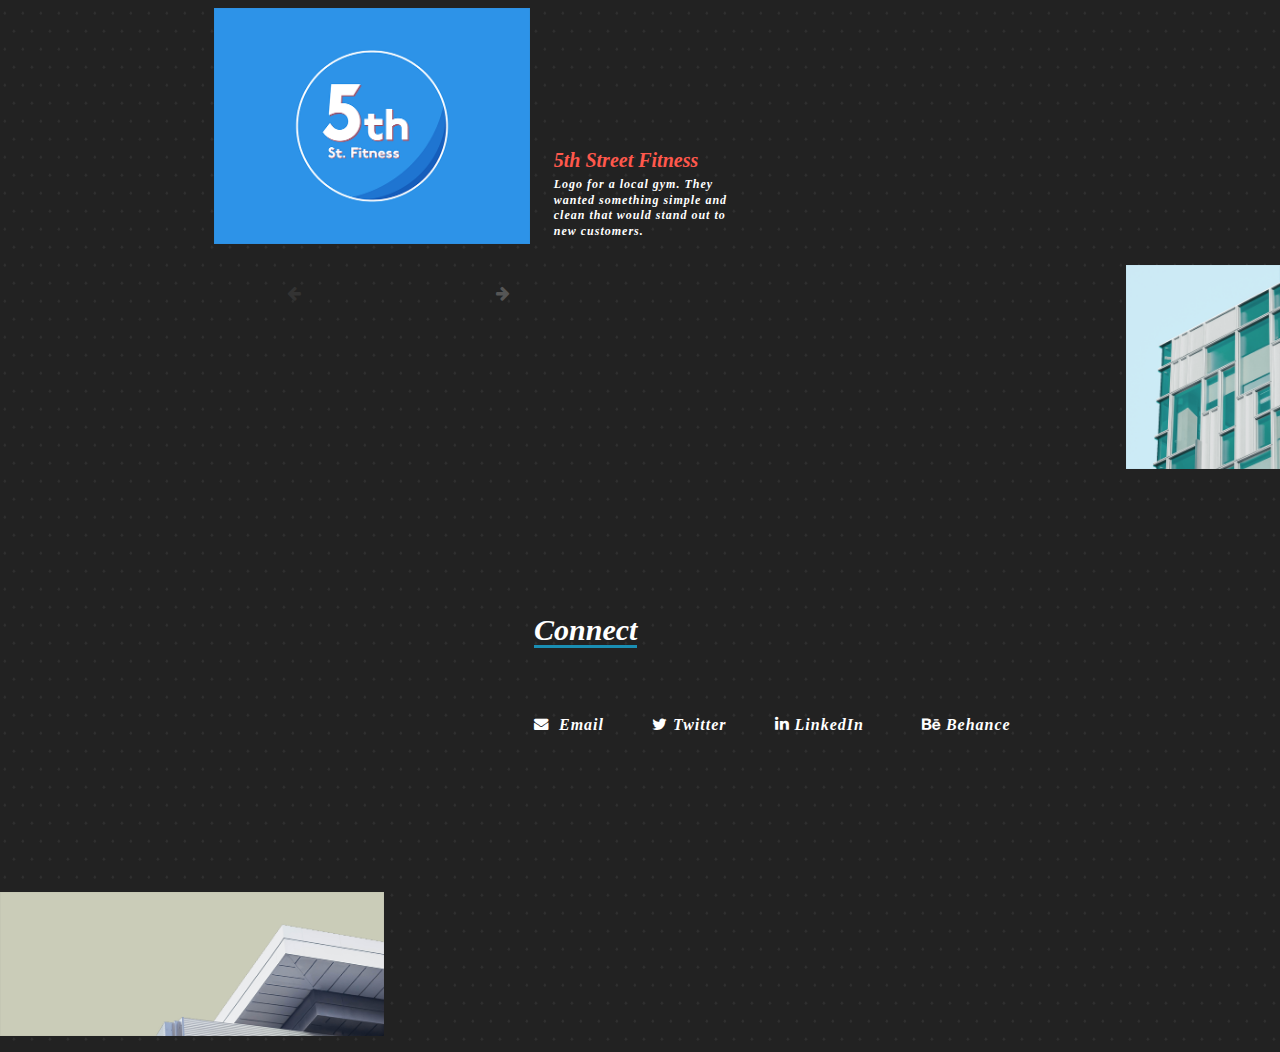
==== commit 43069a75: "added arrows to slider for smaller/touch screens" ====
--- a/portfolioNew/index.html
+++ b/portfolioNew/index.html
@@ -1 +1 @@
-<!DOCTYPE html><html><head><meta charset="utf-8"><meta name="viewport" content="width=device-width, initial-scale=1"><title>John Carter Design</title><link rel="stylesheet" href="css/main.css"><link rel="stylesheet" href="css/font-awesome.min.css"></head><body><section id="landing" class="containerBG"><div class="container right"><div class="page"><div class="column full"><h1>John<br>Carter<br>Design</h1><img id="logoJ" src="img/j.png"><img id="logoC" src="img/c.png"><img id="logoTest" src="img/logoStraight.png"></div><div class="column full"><ul id="menu"><li><a href="#about">About</a></li><li><a href="#work">Work</a></li><li><a href="#connect">Connect</a></li></ul></div></div></div></section><section id="about" class="containerBG"><div class="container right"><div class="page"><h2><span id="aboutH2">About</span></h2><div class="column small"><img class="img-block" src="img/portrait.png"></div><div class="column large"><p id="aboutP">I am a graphic designer and front-end web developer based in Salt Lake. I love making things (digital and otherwise) and learning new skills. At home you can find me listening to rock music from the 60s/70s, playing guitar, or watching TV. My wife and I are from Idaho.</p><h3>Skills</h3><ul id="aboutUL"><li><span>Design:</span> Webpage layouts, responsive design, color schemes, logos</li><li><span>Front end coding:</span> HTML, CSS, Javascript, Web animations</li><li><span>Software:</span> Adobe suite (Photoshop, Illustrator, InDesign)</li></ul></div></div></div></section><section id="work" class="containerBG"><div class="container left"><div class="page red"><h2 class="red"><span>Work</span></h2><ul id="sliderHash"><li class="sliderHash active" data-target="logo">#Logos</li><li class="sliderHash" data-target="graphic">#Graphics</li><li class="sliderHash" data-target="website">#Websites</li></ul><div id="sliderWrap" class="full"><div class="slider" data-type="website"><div class="column large"><img class="img-block" src="img/work/techComm.png"></div><div class="column small bottom"><h3 class="red">USU Tech Comm</h3><p>I designed this website for my major emphasis at Utah State. My goal was to give the department something current and exciting while maintaining usability.</p><p><a href="http://techcomm.usu.edu" target="_blank">View site</a></p></div></div><div class="slider active" data-type="logo"><div class="column large"><img class="img-block" src="img/work/5thStreetFitness.png"></div><div class="column small bottom"><h3 class="red">5th Street Fitness</h3><p>Logo for a local gym. They wanted something simple and clean that would stand out to new customers.</p></div></div><div class="slider active" data-type="logo"><div class="column large"><img class="img-block" src="img/work/bearTablet.jpg"></div><div class="column small bottom"><h3 class="red">Tablet Games for Children</h3><p>This company makes educational games for children to play on a tablet. The logo aims to invoke childhood, innocence, and fun.</p></div></div><div class="slider active" data-type="logo"><div class="column large"><img class="img-block" src="img/work/lostIconsLogo.png"></div><div class="column small bottom"><h3 class="red">Band Logo</h3><p>The name of this band was chosen to represent people who work day jobs while pursuing their dreams. I decided to tackle this in a playful way, using colors and imagery that suggest the rock and roll era.</p></div></div><div class="slider active" data-type="logo"><div class="column large"><img class="img-block" src="img/work/richmondConsulting.png"></div><div class="column small bottom"><h3 class="red">Richmond Consulting</h3><p>I used the imagery of the apple tree to suggest wisdom, stability, and longevity.</p></div></div><div class="slider active" data-type="logo"><div class="column large"><img class="img-block" src="img/work/theDanishConnection.png"></div><div class="column small bottom"><h3 class="red">The Danish Connection</h3><p>Logo for a company that distributes Danish products internationally. My goal was to create somthing modern looking that would be easily recognizable from a distance.</p></div></div><div class="slider" data-type="graphic"><div class="column large"><img class="img-block" src="img/work/theTemple.png"></div><div class="column small bottom"><h3 class="red">Health Supplements</h3><p>Product label for a small health supplement company. I tried to mimick my favorite product labels, which are always simple, minimal, and easy to spot on the shelf.</p></div></div><div class="slider" data-type="graphic"><div class="column large"><img class="img-block" src="img/work/scrubbis.png"></div><div class="column small bottom"><h3 class="red">Scrubbis</h3><p>A redesign of a graphic that the company uses on its product packaging. The purpose of the illustration is to quickly demonstrate what the product does and how it would save time and effort for the average boat owner.</p></div></div><div class="slider" data-type="graphic"><div class="column large"><img class="img-block" src="img/work/lostIconsAlbum.png"></div><div class="column small bottom"><h3 class="red">Band Album</h3><p>I went for the minimal/debut-album look here, with bold colors to make it stand out in a music shop or online catalog.</p></div></div><div class="slider" data-type="graphic"><div class="column large"><img class="img-block" src="img/work/zipi.png"></div><div class="column small bottom"><h3 class="red">Banner Ad</h3><p>The bright colors of this webpage banner ad are used to both catch the eye and convey the information quickly, leading to clicks.</p></div></div><div id="sliderKnobWrap"><div id="sliderKnob"></div></div></div></div></div></section><section id="connect" class="containerBG"><div class="container right"><div class="page blueDark"><h2><span>Connect</span></h2><div class="column full"><ul id="connectLinks"><li><a href="mailto:jccater1990@gmail.com"><i class="fa fa-envelope" style="font-size: 0.9em; bottom: 1px"></i>&nbsp;&nbsp;Email</a></li><li><a href="https://twitter.com/wermhatswormhat" target="_blank"><i class="fa fa-twitter"></i>&nbsp;Twitter</a></li><li><a href="https://www.linkedin.com/in/john-carter-8b247459/" target="_blank"><i class="fa fa-linkedin" style="bottom: 1px"></i>&nbsp;LinkedIn</a></li>&nbsp; <li><a href="https://www.behance.net/johnccarter" target="_blank"><i class="fa fa-behance"></i>&nbsp;Behance</a></li></ul></div></div></div></section><script>!function(e){var t="",l="flex",s="-webkit-"+l,a=e.createElement("b");try{a.style.display=s,a.style.display=l,t+=a.style.display==l||a.style.display==s?l:"no-"+l}catch(a){t+="no-"+l}e.documentElement.className+=t}(document);</script><script type="text/javascript" src="js/main.js"></script></body></html>+<!DOCTYPE html><html><head><meta charset="utf-8"><meta name="viewport" content="width=device-width, initial-scale=1"><title>John Carter Design</title><link rel="stylesheet" href="css/main.css"><link rel="stylesheet" href="css/font-awesome.min.css"></head><body><section id="landing" class="containerBG"><div class="container right"><div class="page"><div class="column full"><h1>John<br>Carter<br>Design</h1><img id="logoJ" src="img/j.png"><img id="logoC" src="img/c.png"><img id="logoTest" src="img/logoStraight.png"></div><div class="column full"><ul id="menu"><li><a href="#about">About</a></li><li><a href="#work">Work</a></li><li><a href="#connect">Connect</a></li></ul></div></div></div></section><section id="about" class="containerBG"><div class="container right"><div class="page"><h2><span id="aboutH2">About</span></h2><div class="column small"><img class="img-block" src="img/portrait.png"></div><div class="column large"><p id="aboutP">I am a graphic designer and front-end web developer based in Salt Lake. I love making things (digital and otherwise) and learning new skills. At home you can find me listening to rock music from the 60s/70s, playing guitar, or watching TV. My wife and I are from Idaho.</p><h3>Skills</h3><ul id="aboutUL"><li><span>Design:</span> Webpage layouts, responsive design, color schemes, logos</li><li><span>Front end coding:</span> HTML, CSS, Javascript, Web animations</li><li><span>Software:</span> Adobe suite (Photoshop, Illustrator, InDesign)</li></ul></div></div></div></section><section id="work" class="containerBG"><div class="container left"><div class="page red"><h2 class="red"><span>Work</span></h2><ul id="sliderHash"><li class="sliderHash active" data-target="logo">#Logos</li><li class="sliderHash" data-target="graphic">#Graphics</li><li class="sliderHash" data-target="website">#Websites</li></ul><div id="sliderWrap" class="full pos-0"><div class="slider" data-type="website"><div class="column large"><img class="img-block" src="img/work/techComm.png"></div><div class="column small bottom"><h3 class="red">USU Tech Comm</h3><p>I designed this website for my major emphasis at Utah State. My goal was to give the department something current and exciting while maintaining usability.</p><p><a href="http://techcomm.usu.edu" target="_blank">View site</a></p></div></div><div class="slider active" data-type="logo"><div class="column large"><img class="img-block" src="img/work/5thStreetFitness.png"></div><div class="column small bottom"><h3 class="red">5th Street Fitness</h3><p>Logo for a local gym. They wanted something simple and clean that would stand out to new customers.</p></div></div><div class="slider active" data-type="logo"><div class="column large"><img class="img-block" src="img/work/bearTablet.jpg"></div><div class="column small bottom"><h3 class="red">Tablet Games for Children</h3><p>This company makes educational games for children to play on a tablet. The logo aims to invoke childhood, innocence, and fun.</p></div></div><div class="slider active" data-type="logo"><div class="column large"><img class="img-block" src="img/work/lostIconsLogo.png"></div><div class="column small bottom"><h3 class="red">Band Logo</h3><p>The name of this band was chosen to represent people who work day jobs while pursuing their dreams. I decided to tackle this in a playful way, using colors and imagery that suggest the rock and roll era.</p></div></div><div class="slider active" data-type="logo"><div class="column large"><img class="img-block" src="img/work/richmondConsulting.png"></div><div class="column small bottom"><h3 class="red">Richmond Consulting</h3><p>I used the imagery of the apple tree to suggest wisdom, stability, and longevity.</p></div></div><div class="slider active" data-type="logo"><div class="column large"><img class="img-block" src="img/work/theDanishConnection.png"></div><div class="column small bottom"><h3 class="red">The Danish Connection</h3><p>Logo for a company that distributes Danish products internationally. My goal was to create somthing modern looking that would be easily recognizable from a distance.</p></div></div><div class="slider" data-type="graphic"><div class="column large"><img class="img-block" src="img/work/theTemple.png"></div><div class="column small bottom"><h3 class="red">Health Supplements</h3><p>Product label for a small health supplement company. I tried to mimick my favorite product labels, which are always simple, minimal, and easy to spot on the shelf.</p></div></div><div class="slider" data-type="graphic"><div class="column large"><img class="img-block" src="img/work/scrubbis.png"></div><div class="column small bottom"><h3 class="red">Scrubbis</h3><p>A redesign of a graphic that the company uses on its product packaging. The purpose of the illustration is to quickly demonstrate what the product does and how it would save time and effort for the average boat owner.</p></div></div><div class="slider" data-type="graphic"><div class="column large"><img class="img-block" src="img/work/lostIconsAlbum.png"></div><div class="column small bottom"><h3 class="red">Band Album</h3><p>I went for the minimal/debut-album look here, with bold colors to make it stand out in a music shop or online catalog.</p></div></div><div class="slider" data-type="graphic"><div class="column large"><img class="img-block" src="img/work/zipi.png"></div><div class="column small bottom"><h3 class="red">Banner Ad</h3><p>The bright colors of this webpage banner ad are used to both catch the eye and convey the information quickly, leading to clicks.</p></div></div><div id="sliderKnobWrap"><div id="sliderKnob"></div></div><div id="sliderArrowWrap"><div id="sliderArrowLeft" class="inactive"><i class="fa fa-arrow-left"></i></div><div id="sliderArrowRight"><i class="fa fa-arrow-right"></i></div></div></div></div></div></section><section id="connect" class="containerBG"><div class="container right"><div class="page blueDark"><h2><span>Connect</span></h2><div class="column full"><ul id="connectLinks"><li><a href="mailto:jccater1990@gmail.com"><i class="fa fa-envelope" style="font-size: 0.9em; bottom: 1px"></i>&nbsp;&nbsp;Email</a></li><li><a href="https://twitter.com/wermhatswormhat" target="_blank"><i class="fa fa-twitter"></i>&nbsp;Twitter</a></li><li><a href="https://www.linkedin.com/in/john-carter-8b247459/" target="_blank"><i class="fa fa-linkedin" style="bottom: 1px"></i>&nbsp;LinkedIn</a></li>&nbsp; <li><a href="https://www.behance.net/johnccarter" target="_blank"><i class="fa fa-behance"></i>&nbsp;Behance</a></li></ul></div></div></div></section><script>!function(e){var t="",l="flex",s="-webkit-"+l,a=e.createElement("b");try{a.style.display=s,a.style.display=l,t+=a.style.display==l||a.style.display==s?l:"no-"+l}catch(a){t+="no-"+l}e.documentElement.className+=t}(document);</script><script type="text/javascript" src="js/main.js"></script></body></html>--- a/portfolioNew/css/main.css
+++ b/portfolioNew/css/main.css
@@ -1 +1 @@
-* { box-sizing: border-box; } html { font-family: "Proxima Nova"; font-weight: 800; font-style: italic; font-size: 16px; color: #fff; background-color: #222; background-image: url("../img/diamond.png"); } body { margin: 0; overflow: auto; } .container { position: relative; margin-right: auto; margin-left: auto; } @media (max-width: 599px) and (orientation: portrait) { .container { padding: 3rem 2rem 1rem 1rem; margin-bottom: 3rem; } } @media (min-width: 600px) and (max-width: 959px) and (orientation: portrait) { .container { padding: 6rem 3rem 3rem; margin-bottom: 4rem; } } @media (max-width: 779px) and (orientation: landscape) { .container { padding: 2rem 2rem; margin-bottom: 4rem; } } @media (min-width: 780px) and (max-width: 959px) and (orientation: landscape) { .container { padding: 6rem 8rem 2rem; } } @media (min-width: 960px) { .container { width: 900px; padding-top: 6rem; padding-bottom: 9rem; margin-bottom: 3rem; } } @media (min-width: 1320px) { .container { width: 1200px; padding-top: 7rem; padding-bottom: 10rem; margin-bottom: 4rem; } } @media (min-width: 1680px) { .container { width: 1440px; padding-top: 11rem; padding-bottom: 18rem; margin-bottom: 6rem; } } @media (min-width: 960px) { .container.left { padding-right: 20rem; } } @media (min-width: 1320px) { .container.left { padding-right: 24rem; } } @media (min-width: 1680px) { .container.left { padding-right: 40rem; } } @media (min-width: 960px) { .container.right { padding-left: 20rem; } } @media (min-width: 1320px) { .container.right { padding-left: 24rem; } } @media (min-width: 1680px) { .container.right { padding-left: 40rem; } } .container .page { position: relative; margin: auto; overflow: auto; } .container .page .column { position: relative; display: inline-block; float: left; padding-left: 1.5rem; } .container .page .column.full { width: 100%; } .container .page .column.large { width: 62%; } @media (max-width: 959px) and (orientation: portrait) { .container .page .column.large { width: 100%; } } @media (max-width: 959px) and (orientation: landscape) { .container .page .column.large { width: 100%; } } .container .page .column.small { width: 38%; } @media (max-width: 959px) and (orientation: portrait) { .container .page .column.small { width: 100%; } } @media (max-width: 959px) and (orientation: landscape) { .container .page .column.small { width: 100%; } } h2 { padding-left: 1.5rem; margin: 0 0 4rem; font-size: 30px; } @media (max-width: 959px) and (orientation: landscape) { h2 { margin-bottom: 2rem; } } @media (max-width: 959px) and (orientation: portrait) { h2 { margin-bottom: 3rem; } } h2 span { display: inline-block; position: relative; } h2 span::after { content: ''; display: block; position: relative; top: -2px; height: 3px; background-color: #3399FF; } h2 span#aboutH2::after { left: -4%; width: 108%; } h3 { margin-top: 1.5rem; margin-bottom: 0.3rem; font-size: 22px; color: #3399FF; } .page.red h2 span::after { background-color: #FF584C; } .page.red h3 { color: #FF584C; } .page.yellow h2 span::after { background-color: #B9CC14; } .page.yellow h3 { color: #B9CC14; } .page.blueDark h2 span::after { background-color: #1A8EB3; } .page.blueDark h3 { color: #1A8EB3; } p, ul { margin: 0; font-weight: 700; letter-spacing: 1px; line-height: 22px; } p { margin-bottom: 0.3rem; } p a { color: #bbb; } p a:hover { color: #fff; } ul { padding-left: 1rem; list-style-type: none; } ul li { margin-bottom: 0.75rem; } ul li span { display: block; font-size: 0.8em; color: #999; } .img-block { display: block; max-width: 100%; } @media (max-width: 599px) and (orientation: portrait) { .img-block { width: 60%; max-width: 240px; } } @media (min-width: 600px) and (max-width: 959px) and (orientation: portrait) { .img-block { width: 36%; max-width: 360px; } } @media (max-width: 959px) and (orientation: landscape) { .img-block { width: 60%; max-width: 240px; } } #landing { background-image: url("../img/landing.png"), url("../img/landingBG.png"); background-repeat: no-repeat, no-repeat; background-size: cover, cover; } @media (max-width: 599px) and (orientation: portrait) { #landing { background-size: 60%, cover; background-position: bottom -30px left -18px, bottom center; } } @media (min-width: 600px) and (max-width: 959px) and (orientation: portrait) { #landing { background-size: 84%, cover; background-position: bottom -48px left -54px, bottom center; } } @media (max-width: 959px) and (orientation: landscape) { #landing { background-size: 84%, cover; background-position: bottom -60px left -36px, bottom center; } } @media (min-width: 960px) { #landing { background-position: bottom -180px center, bottom center; } } @media (min-width: 1320px) { #landing { background-position: bottom -240px center, bottom center; } } @media (min-width: 1680px) { #landing { background-position: bottom -268px center, bottom center; } } @media (min-width: 600px) and (max-width: 959px) and (orientation: portrait) { #landing .container { padding-bottom: 2rem; } } @media (max-width: 959px) and (orientation: landscape) { #landing .container { padding-top: 3rem; padding-bottom: 1.5rem; margin-bottom: 2rem; } } @media (min-width: 960px) { #landing .container { padding-top: 5rem; padding-bottom: 3rem; margin-bottom: 3rem; } } @media (min-width: 1320px) { #landing .container { padding-top: 7rem; padding-bottom: 3rem; margin-bottom: 5rem; } } @media (min-width: 1680px) { #landing .container { padding-top: 7rem; padding-bottom: 3rem; margin-bottom: 9rem; } } #landing .container .page { overflow: hidden; } @media (max-width: 599px) and (orientation: portrait) { #landing .container .column { padding-left: 0; } } #landing h1 { position: relative; float: right; margin-bottom: 0; line-height: 1; font-style: normal; letter-spacing: 0.1rem; color: #3399FF; } @media (max-width: 599px) and (orientation: portrait) { #landing h1 { margin-top: 2rem; font-size: 2rem; } } @media (min-width: 600px) and (max-width: 959px) and (orientation: portrait) { #landing h1 { margin-top: 4rem; font-size: 3rem; } } @media (max-width: 959px) and (orientation: landscape) { #landing h1 { margin-top: 4.5rem; font-size: 2.5rem; } } @media (min-width: 960px) { #landing h1 { margin-top: 5.5rem; font-size: 3rem; } } @media (min-width: 1320px) { #landing h1 { margin-top: 6rem; font-size: 4rem; } } @media (min-width: 1680px) { #landing h1 { margin-top: 5rem; font-size: 5rem; } } #landing #logoJ { position: relative; float: right; } @media (max-width: 599px) and (orientation: portrait) { #landing #logoJ { width: 4rem; margin-right: 0.8rem; } } @media (min-width: 600px) and (max-width: 959px) and (orientation: portrait) { #landing #logoJ { width: 6.5rem; margin-right: 1.3rem; } } @media (max-width: 959px) and (orientation: landscape) { #landing #logoJ { width: 6rem; margin-right: 1rem; } } @media (min-width: 960px) { #landing #logoJ { width: 7.5rem; margin-right: 1.5rem; } } @media (min-width: 1320px) { #landing #logoJ { width: 9rem; margin-right: 1.5rem; } } @media (min-width: 1680px) { #landing #logoJ { width: 10rem; margin-right: 2rem; } } #landing #logoC { position: absolute; } @media (max-width: 599px) and (orientation: portrait) { #landing #logoC { width: 33px; top: 58px; right: 142px; } } @media (min-width: 600px) and (max-width: 959px) and (orientation: portrait) { #landing #logoC { width: 54px; top: 93px; right: 212px; } } @media (max-width: 959px) and (orientation: landscape) { #landing #logoC { width: 50px; top: 86px; right: 179px; } } @media (min-width: 960px) { #landing #logoC { width: 62px; top: 108px; right: 220px; } } @media (min-width: 1320px) { #landing #logoC { width: 74px; top: 131px; right: 278px; } } @media (min-width: 1680px) { #landing #logoC { width: 84px; top: 143px; right: 340px; } } #landing #logoTest { display: none; position: absolute; right: 0; width: 420px; } #landing #menu { list-style-type: none; text-align: right; padding-left: 0; margin-top: 3rem; } @media (max-width: 299px) and (orientation: portrait) { #landing #menu { display: none; } } @media (max-width: 599px) and (orientation: portrait) { #landing #menu { margin-top: 2rem; } } @media (min-width: 600px) and (max-width: 959px) and (orientation: portrait) { #landing #menu { margin-top: 2rem; } } @media (max-width: 959px) and (orientation: landscape) { #landing #menu { margin-top: 2rem; } } @media (min-width: 1680px) { #landing #menu { margin-top: 4rem; } } #landing #menu li { display: inline-block; margin-bottom: 0; } @media (max-width: 599px) and (orientation: portrait) { #landing #menu li { margin-left: 0.3rem; } } @media (min-width: 600px) and (max-width: 959px) and (orientation: portrait) { #landing #menu li { margin-left: 0.5rem; } } @media (max-width: 959px) and (orientation: landscape) { #landing #menu li { margin-left: 0.7rem; } } @media (min-width: 960px) { #landing #menu li { margin-left: 2rem; } } @media (min-width: 1320px) { #landing #menu li { margin-left: 3rem; } } @media (min-width: 1680px) { #landing #menu li { margin-left: 5rem; } } #landing #menu li:last-child a { padding-right: 0; } #landing #menu li a { color: #fff; text-decoration: none; letter-spacing: 1px; transition: color 0.3s ease; } @media (max-width: 599px) and (orientation: portrait) { #landing #menu li a { padding: 0.3rem 0.7rem; font-size: 1rem; } } @media (min-width: 600px) and (max-width: 959px) and (orientation: portrait) { #landing #menu li a { padding: 0.5rem 1rem; font-size: 1.2rem; } } @media (max-width: 959px) and (orientation: landscape) { #landing #menu li a { padding: 0.5rem 1rem; font-size: 1rem; } } @media (min-width: 960px) { #landing #menu li a { padding: 0.5rem 1rem; font-size: 1.3rem; } } @media (min-width: 1320px) { #landing #menu li a { padding: 0.5rem 1rem; font-size: 1.5rem; } } @media (min-width: 1680px) { #landing #menu li a { font-size: 1.8rem; } } #landing #menu li a:hover { color: #3399FF; } @media (min-width: 960px) { #about { background-image: url("../img/accent1.png"); background-position: bottom left; background-repeat: no-repeat; } } @media (min-width: 960px) and (max-width: 1079px) { #about { background-size: 16%; } } @media (min-width: 1080px) { #about { background-size: 10%; } } #about #aboutP { margin-top: 1rem; } @media (min-width: 1680px) { #about #aboutP { margin-top: 1.5rem; } } @media (min-width: 960px) and (max-width: 1319px) { #about .column:nth-of-type(2) { width: 100%; } } @media (min-width: 960px) { #work { background-image: url("../img/accent2.png"); background-position: bottom right; background-repeat: no-repeat; } } @media (min-width: 960px) and (max-width: 1079px) { #work { background-size: 14%; } } @media (min-width: 1080px) { #work { background-size: 12%; } } @media (min-width: 600px) and (max-width: 959px) and (orientation: portrait) { #work .column .img-block { width: 60%; max-width: 100%; } #work .column p { width: 72%; } } @media (max-width: 959px) and (orientation: landscape) { #work .column .img-block { width: 36%; max-width: 100%; } #work .column p { width: 72%; } } @media (min-width: 960px) { #connect { background-image: url("../img/accent3.png"); background-position: bottom left; background-repeat: no-repeat; } } @media (min-width: 960px) and (max-width: 1079px) { #connect { background-size: 36%; } } @media (min-width: 1080px) { #connect { background-size: 30%; } } @media (min-width: 960px) { #connect .container { padding-bottom: 18rem; margin-bottom: 1rem; } } @media (min-width: 1320px) { #connect .container { padding-bottom: 20rem; margin-bottom: 2rem; } } @media (min-width: 1680px) { #connect .container { padding-bottom: 28rem; } } #connect #connectLinks { position: relative; padding: 0; margin: 0; list-style-type: none; } #connect #connectLinks li { position: relative; display: inline-block; } @media (max-width: 599px) and (orientation: portrait) { #connect #connectLinks li { margin-right: 0.5rem; font-size: 1rem !important; } } @media (min-width: 600px) and (max-width: 959px) and (orientation: portrait) { #connect #connectLinks li { margin-right: 2rem; padding-bottom: 2rem; } } @media (max-width: 959px) and (orientation: landscape) { #connect #connectLinks li { margin-right: 2rem; } } @media (min-width: 960px) and (orientation: landscape) { #connect #connectLinks li { margin-right: 2rem; } } @media (min-width: 1320px) { #connect #connectLinks li { margin-right: 4rem; } } @media (min-width: 1680px) { #connect #connectLinks li { margin-right: 3rem; } } #connect #connectLinks li a { padding: 0.5rem 1rem; text-decoration: none; color: #fff; transition: color 0.3s ease; } @media (max-width: 599px) and (orientation: portrait) { #connect #connectLinks li a { font-size: 1rem; } } @media (min-width: 600px) and (max-width: 959px) and (orientation: portrait) { #connect #connectLinks li a { font-size: 1.3rem; } } @media (max-width: 959px) and (orientation: landscape) { #connect #connectLinks li a { font-size: 1rem; } } @media (min-width: 960px) and (orientation: landscape) { #connect #connectLinks li a { font-size: 1rem; } } @media (min-width: 1320px) { #connect #connectLinks li a { font-size: 1.25rem; } } @media (min-width: 1680px) { #connect #connectLinks li a { font-size: 1.5rem; } } #connect #connectLinks li a:first-child { padding-left: 0; } #connect #connectLinks li a i { position: relative; } #connect #connectLinks li a:hover { color: #1A8EB3; } #sliderWrap { position: relative; white-space: nowrap; } #sliderWrap .slider { position: relative; display: inline-block; white-space: normal; width: 100%; padding: 0 2rem 2rem 0; } @media (min-width: 960px) { #sliderWrap .slider { white-space: nowrap; padding-top: 2rem; } } @media (min-width: 960px) { #sliderWrap .slider .column { float: none; vertical-align: text-bottom; } } #sliderWrap .slider .column h3, #sliderWrap .slider .column p { white-space: normal; } @media (min-width: 960px) and (max-width: 1319px) { #sliderWrap .slider .column h3 { font-size: 20px; } } @media (min-width: 960px) and (max-width: 1319px) { #sliderWrap .slider .column p { font-size: 12px; line-height: 1.3; } } #sliderWrap.full { overflow: hidden; padding-bottom: 3rem; } #sliderWrap.full .slider { left: 0; transition: left 0.5s ease; display: none; } #sliderWrap.full .slider.active { display: inline-block; } #sliderWrap.full.pos-0 .slider { left: 0%; } #sliderWrap.full.pos-1 .slider { left: -100%; } #sliderWrap.full.pos-2 .slider { left: -200%; } #sliderWrap.full.pos-3 .slider { left: -300%; } #sliderWrap.full.pos-4 .slider { left: -400%; } #sliderWrap.full.pos-5 .slider { left: -500%; } #sliderWrap.full.pos-6 .slider { left: -600%; } #sliderWrap.full.pos-7 .slider { left: -700%; } #sliderWrap.full.pos-8 .slider { left: -800%; } #sliderWrap.full.pos-9 .slider { left: -900%; } #sliderWrap.full.pos-10 .slider { left: -1000%; } #sliderWrap.full.pos-11 .slider { left: -1100%; } #sliderWrap.full.pos-12 .slider { left: -1200%; } #sliderWrap.full.pos-13 .slider { left: -1300%; } #sliderWrap.full.pos-14 .slider { left: -1400%; } #sliderWrap.full.pos-15 .slider { left: -1500%; } #sliderWrap.full.pos-16 .slider { left: -1600%; } #sliderWrap.full.pos-17 .slider { left: -1700%; } #sliderWrap.full.pos-18 .slider { left: -1800%; } #sliderWrap.full.pos-19 .slider { left: -1900%; } #sliderWrap.full.pos-20 .slider { left: -2000%; } #sliderWrap.full.pos-21 .slider { left: -2100%; } #sliderWrap.full.pos-22 .slider { left: -2200%; } #sliderWrap.full.pos-23 .slider { left: -2300%; } #sliderWrap.full.pos-24 .slider { left: -2400%; } #sliderWrap.full #sliderKnobWrap { position: absolute; bottom: 0; width: 54%; height: 3rem; } @media (min-width: 960px) { #sliderWrap.full #sliderKnobWrap { left: 19%; } } #sliderWrap.full #sliderKnobWrap::before { content: ''; position: relative; display: block; top: 27px; width: 100%; height: 2px; background-color: #555; } #sliderWrap.full #sliderKnobWrap #sliderKnob { position: absolute; display: inline-block; top: 24px; width: 18px; height: 8px; background-color: #555; } #sliderWrap.full #sliderKnobWrap:hover { cursor: grab; } #sliderWrap.full #sliderKnobWrap:active { cursor: grabbing; } #sliderWrap.full #sliderKnobWrap:active #sliderKnob { height: 10px; top: 23px; } #sliderWrap.full #sliderKnobWrap.inactive::before { background-color: #333; } #sliderWrap.full #sliderKnobWrap.inactive #sliderKnob { background-color: #333; } #sliderWrap.full #sliderKnobWrap.inactive:hover { cursor: not-allowed; } #sliderWrap.full #sliderKnobWrap.inactive:active { cursor: not-allowed; } #sliderWrap.full #sliderKnobWrap.inactive:active #sliderKnob { height: 8px; top: 24px; } #sliderWrap.basic { overflow: auto; padding-bottom: 2rem; margin-left: 1.5rem; } #sliderWrap.basic .slider { width: 84%; margin-right: 12%; } #sliderWrap.basic #sliderKnobWrap { display: none; } #sliderHash { padding-left: 1.5rem; } #sliderHash li { display: inline-block; margin-right: 3rem; color: #fff; font-weight: 700; transition: color 0.3s ease; } #sliderHash li.active, #sliderHash li.active:hover { color: #FF584C; } #sliderHash li:hover { color: #bbb; cursor: pointer; }+* { box-sizing: border-box; } html { font-family: "Proxima Nova"; font-weight: 800; font-style: italic; font-size: 16px; color: #fff; background-color: #222; background-image: url("../img/diamond.png"); } body { margin: 0; overflow: auto; } .container { position: relative; margin-right: auto; margin-left: auto; } @media (max-width: 599px) and (orientation: portrait) { .container { padding: 3rem 2rem 1rem 1rem; margin-bottom: 3rem; } } @media (min-width: 600px) and (max-width: 959px) and (orientation: portrait) { .container { padding: 6rem 3rem 3rem; margin-bottom: 4rem; } } @media (max-width: 779px) and (orientation: landscape) { .container { padding: 2rem 2rem; margin-bottom: 4rem; } } @media (min-width: 780px) and (max-width: 959px) and (orientation: landscape) { .container { padding: 6rem 8rem 2rem; } } @media (min-width: 960px) { .container { width: 900px; padding-top: 6rem; padding-bottom: 9rem; margin-bottom: 3rem; } } @media (min-width: 1320px) { .container { width: 1200px; padding-top: 7rem; padding-bottom: 10rem; margin-bottom: 4rem; } } @media (min-width: 1680px) { .container { width: 1440px; padding-top: 11rem; padding-bottom: 18rem; margin-bottom: 6rem; } } @media (min-width: 960px) { .container.left { padding-right: 20rem; } } @media (min-width: 1320px) { .container.left { padding-right: 24rem; } } @media (min-width: 1680px) { .container.left { padding-right: 40rem; } } @media (min-width: 960px) { .container.right { padding-left: 20rem; } } @media (min-width: 1320px) { .container.right { padding-left: 24rem; } } @media (min-width: 1680px) { .container.right { padding-left: 40rem; } } .container .page { position: relative; margin: auto; overflow: auto; } .container .page .column { position: relative; display: inline-block; float: left; padding-left: 1.5rem; } .container .page .column.full { width: 100%; } .container .page .column.large { width: 62%; } @media (max-width: 959px) and (orientation: portrait) { .container .page .column.large { width: 100%; } } @media (max-width: 959px) and (orientation: landscape) { .container .page .column.large { width: 100%; } } .container .page .column.small { width: 38%; } @media (max-width: 959px) and (orientation: portrait) { .container .page .column.small { width: 100%; } } @media (max-width: 959px) and (orientation: landscape) { .container .page .column.small { width: 100%; } } h2 { padding-left: 1.5rem; margin: 0 0 4rem; font-size: 30px; } @media (max-width: 959px) and (orientation: landscape) { h2 { margin-bottom: 2rem; } } @media (max-width: 959px) and (orientation: portrait) { h2 { margin-bottom: 3rem; } } h2 span { display: inline-block; position: relative; } h2 span::after { content: ''; display: block; position: relative; top: -2px; height: 3px; background-color: #3399FF; } h2 span#aboutH2::after { left: -4%; width: 108%; } h3 { margin-top: 1.5rem; margin-bottom: 0.3rem; font-size: 22px; color: #3399FF; } .page.red h2 span::after { background-color: #FF584C; } .page.red h3 { color: #FF584C; } .page.yellow h2 span::after { background-color: #B9CC14; } .page.yellow h3 { color: #B9CC14; } .page.blueDark h2 span::after { background-color: #1A8EB3; } .page.blueDark h3 { color: #1A8EB3; } p, ul { margin: 0; font-weight: 700; letter-spacing: 1px; line-height: 22px; } p { margin-bottom: 0.3rem; } p a { color: #bbb; } p a:hover { color: #fff; } ul { padding-left: 1rem; list-style-type: none; } ul li { margin-bottom: 0.75rem; } ul li span { display: block; font-size: 0.8em; color: #999; } .img-block { display: block; max-width: 100%; } @media (max-width: 599px) and (orientation: portrait) { .img-block { width: 60%; max-width: 240px; } } @media (min-width: 600px) and (max-width: 959px) and (orientation: portrait) { .img-block { width: 36%; max-width: 360px; } } @media (max-width: 959px) and (orientation: landscape) { .img-block { width: 60%; max-width: 240px; } } #landing { background-image: url("../img/landing.png"), url("../img/landingBG.png"); background-repeat: no-repeat, no-repeat; background-size: cover, cover; } @media (max-width: 599px) and (orientation: portrait) { #landing { background-size: 60%, cover; background-position: bottom -30px left -18px, bottom center; } } @media (min-width: 600px) and (max-width: 959px) and (orientation: portrait) { #landing { background-size: 84%, cover; background-position: bottom -48px left -54px, bottom center; } } @media (max-width: 959px) and (orientation: landscape) { #landing { background-size: 84%, cover; background-position: bottom -60px left -36px, bottom center; } } @media (min-width: 960px) { #landing { background-position: bottom -180px center, bottom center; } } @media (min-width: 1320px) { #landing { background-position: bottom -240px center, bottom center; } } @media (min-width: 1680px) { #landing { background-position: bottom -268px center, bottom center; } } @media (min-width: 600px) and (max-width: 959px) and (orientation: portrait) { #landing .container { padding-bottom: 2rem; } } @media (max-width: 959px) and (orientation: landscape) { #landing .container { padding-top: 3rem; padding-bottom: 1.5rem; margin-bottom: 2rem; } } @media (min-width: 960px) { #landing .container { padding-top: 5rem; padding-bottom: 3rem; margin-bottom: 3rem; } } @media (min-width: 1320px) { #landing .container { padding-top: 7rem; padding-bottom: 3rem; margin-bottom: 5rem; } } @media (min-width: 1680px) { #landing .container { padding-top: 7rem; padding-bottom: 3rem; margin-bottom: 9rem; } } #landing .container .page { overflow: hidden; } @media (max-width: 599px) and (orientation: portrait) { #landing .container .column { padding-left: 0; } } #landing h1 { position: relative; float: right; margin-bottom: 0; line-height: 1; font-style: normal; letter-spacing: 0.1rem; color: #3399FF; } @media (max-width: 599px) and (orientation: portrait) { #landing h1 { margin-top: 2rem; font-size: 2rem; } } @media (min-width: 600px) and (max-width: 959px) and (orientation: portrait) { #landing h1 { margin-top: 4rem; font-size: 3rem; } } @media (max-width: 959px) and (orientation: landscape) { #landing h1 { margin-top: 4.5rem; font-size: 2.5rem; } } @media (min-width: 960px) { #landing h1 { margin-top: 5.5rem; font-size: 3rem; } } @media (min-width: 1320px) { #landing h1 { margin-top: 6rem; font-size: 4rem; } } @media (min-width: 1680px) { #landing h1 { margin-top: 5rem; font-size: 5rem; } } #landing #logoJ { position: relative; float: right; } @media (max-width: 599px) and (orientation: portrait) { #landing #logoJ { width: 4rem; margin-right: 0.8rem; } } @media (min-width: 600px) and (max-width: 959px) and (orientation: portrait) { #landing #logoJ { width: 6.5rem; margin-right: 1.3rem; } } @media (max-width: 959px) and (orientation: landscape) { #landing #logoJ { width: 6rem; margin-right: 1rem; } } @media (min-width: 960px) { #landing #logoJ { width: 7.5rem; margin-right: 1.5rem; } } @media (min-width: 1320px) { #landing #logoJ { width: 9rem; margin-right: 1.5rem; } } @media (min-width: 1680px) { #landing #logoJ { width: 10rem; margin-right: 2rem; } } #landing #logoC { position: absolute; } @media (max-width: 599px) and (orientation: portrait) { #landing #logoC { width: 33px; top: 58px; right: 142px; } } @media (min-width: 600px) and (max-width: 959px) and (orientation: portrait) { #landing #logoC { width: 54px; top: 93px; right: 212px; } } @media (max-width: 959px) and (orientation: landscape) { #landing #logoC { width: 50px; top: 86px; right: 179px; } } @media (min-width: 960px) { #landing #logoC { width: 62px; top: 108px; right: 220px; } } @media (min-width: 1320px) { #landing #logoC { width: 74px; top: 131px; right: 278px; } } @media (min-width: 1680px) { #landing #logoC { width: 84px; top: 143px; right: 340px; } } #landing #logoTest { display: none; position: absolute; right: 0; width: 420px; } #landing #menu { list-style-type: none; text-align: right; padding-left: 0; margin-top: 3rem; } @media (max-width: 299px) and (orientation: portrait) { #landing #menu { display: none; } } @media (max-width: 599px) and (orientation: portrait) { #landing #menu { margin-top: 2rem; } } @media (min-width: 600px) and (max-width: 959px) and (orientation: portrait) { #landing #menu { margin-top: 2rem; } } @media (max-width: 959px) and (orientation: landscape) { #landing #menu { margin-top: 2rem; } } @media (min-width: 1680px) { #landing #menu { margin-top: 4rem; } } #landing #menu li { display: inline-block; margin-bottom: 0; } @media (max-width: 599px) and (orientation: portrait) { #landing #menu li { margin-left: 0.3rem; } } @media (min-width: 600px) and (max-width: 959px) and (orientation: portrait) { #landing #menu li { margin-left: 0.5rem; } } @media (max-width: 959px) and (orientation: landscape) { #landing #menu li { margin-left: 0.7rem; } } @media (min-width: 960px) { #landing #menu li { margin-left: 2rem; } } @media (min-width: 1320px) { #landing #menu li { margin-left: 3rem; } } @media (min-width: 1680px) { #landing #menu li { margin-left: 5rem; } } #landing #menu li:last-child a { padding-right: 0; } #landing #menu li a { color: #fff; text-decoration: none; letter-spacing: 1px; transition: color 0.3s ease; } @media (max-width: 599px) and (orientation: portrait) { #landing #menu li a { padding: 0.3rem 0.7rem; font-size: 1rem; } } @media (min-width: 600px) and (max-width: 959px) and (orientation: portrait) { #landing #menu li a { padding: 0.5rem 1rem; font-size: 1.2rem; } } @media (max-width: 959px) and (orientation: landscape) { #landing #menu li a { padding: 0.5rem 1rem; font-size: 1rem; } } @media (min-width: 960px) { #landing #menu li a { padding: 0.5rem 1rem; font-size: 1.3rem; } } @media (min-width: 1320px) { #landing #menu li a { padding: 0.5rem 1rem; font-size: 1.5rem; } } @media (min-width: 1680px) { #landing #menu li a { font-size: 1.8rem; } } #landing #menu li a:hover { color: #3399FF; } @media (min-width: 960px) { #about { background-image: url("../img/accent1.png"); background-position: bottom left; background-repeat: no-repeat; } } @media (min-width: 960px) and (max-width: 1079px) { #about { background-size: 16%; } } @media (min-width: 1080px) { #about { background-size: 10%; } } #about #aboutP { margin-top: 1rem; } @media (min-width: 1680px) { #about #aboutP { margin-top: 1.5rem; } } @media (min-width: 960px) and (max-width: 1319px) { #about .column:nth-of-type(2) { width: 100%; } } @media (min-width: 960px) { #work { background-image: url("../img/accent2.png"); background-position: bottom right; background-repeat: no-repeat; } } @media (min-width: 960px) and (max-width: 1079px) { #work { background-size: 14%; } } @media (min-width: 1080px) { #work { background-size: 12%; } } @media (min-width: 600px) and (max-width: 959px) and (orientation: portrait) { #work .column .img-block { width: 60%; max-width: 100%; } #work .column p { width: 72%; } } @media (max-width: 959px) and (orientation: landscape) { #work .column .img-block { width: 36%; max-width: 100%; } #work .column p { width: 72%; } } @media (min-width: 960px) { #connect { background-image: url("../img/accent3.png"); background-position: bottom left; background-repeat: no-repeat; } } @media (min-width: 960px) and (max-width: 1079px) { #connect { background-size: 36%; } } @media (min-width: 1080px) { #connect { background-size: 30%; } } @media (min-width: 960px) { #connect .container { padding-bottom: 18rem; margin-bottom: 1rem; } } @media (min-width: 1320px) { #connect .container { padding-bottom: 20rem; margin-bottom: 2rem; } } @media (min-width: 1680px) { #connect .container { padding-bottom: 28rem; } } #connect #connectLinks { position: relative; padding: 0; margin: 0; list-style-type: none; } #connect #connectLinks li { position: relative; display: inline-block; } @media (max-width: 599px) and (orientation: portrait) { #connect #connectLinks li { margin-right: 0.5rem; font-size: 1rem !important; } } @media (min-width: 600px) and (max-width: 959px) and (orientation: portrait) { #connect #connectLinks li { margin-right: 2rem; padding-bottom: 2rem; } } @media (max-width: 959px) and (orientation: landscape) { #connect #connectLinks li { margin-right: 2rem; } } @media (min-width: 960px) and (orientation: landscape) { #connect #connectLinks li { margin-right: 2rem; } } @media (min-width: 1320px) { #connect #connectLinks li { margin-right: 4rem; } } @media (min-width: 1680px) { #connect #connectLinks li { margin-right: 3rem; } } #connect #connectLinks li a { padding: 0.5rem 1rem; text-decoration: none; color: #fff; transition: color 0.3s ease; } @media (max-width: 599px) and (orientation: portrait) { #connect #connectLinks li a { font-size: 1rem; } } @media (min-width: 600px) and (max-width: 959px) and (orientation: portrait) { #connect #connectLinks li a { font-size: 1.3rem; } } @media (max-width: 959px) and (orientation: landscape) { #connect #connectLinks li a { font-size: 1rem; } } @media (min-width: 960px) and (orientation: landscape) { #connect #connectLinks li a { font-size: 1rem; } } @media (min-width: 1320px) { #connect #connectLinks li a { font-size: 1.25rem; } } @media (min-width: 1680px) { #connect #connectLinks li a { font-size: 1.5rem; } } #connect #connectLinks li a:first-child { padding-left: 0; } #connect #connectLinks li a i { position: relative; } #connect #connectLinks li a:hover { color: #1A8EB3; } #sliderWrap { position: relative; white-space: nowrap; } #sliderWrap .slider { position: relative; display: inline-block; white-space: normal; width: 100%; padding: 0 2rem 2rem 0; } @media (min-width: 960px) { #sliderWrap .slider { white-space: nowrap; padding-top: 2rem; } } @media (max-width: 599px) and (orientation: portrait) { #sliderWrap .slider { vertical-align: text-top; padding-top: 1.5rem; } } @media (max-width: 959px) and (orientation: landscape) { #sliderWrap .slider { vertical-align: text-top; padding-top: 1.5rem; } } @media (min-width: 960px) { #sliderWrap .slider .column { float: none; vertical-align: text-bottom; } } #sliderWrap .slider .column h3, #sliderWrap .slider .column p { white-space: normal; } @media (min-width: 960px) and (max-width: 1319px) { #sliderWrap .slider .column h3 { font-size: 20px; } } @media (min-width: 960px) and (max-width: 1319px) { #sliderWrap .slider .column p { font-size: 12px; line-height: 1.3; } } #sliderWrap.full { overflow: hidden; padding-bottom: 3rem; } #sliderWrap.full .slider { left: 0; transition: left 0.5s ease; display: none; } #sliderWrap.full .slider.active { display: inline-block; } #sliderWrap.full.pos-0 .slider { left: 0%; } #sliderWrap.full.pos-1 .slider { left: -100%; } #sliderWrap.full.pos-2 .slider { left: -200%; } #sliderWrap.full.pos-3 .slider { left: -300%; } #sliderWrap.full.pos-4 .slider { left: -400%; } #sliderWrap.full.pos-5 .slider { left: -500%; } #sliderWrap.full.pos-6 .slider { left: -600%; } #sliderWrap.full.pos-7 .slider { left: -700%; } #sliderWrap.full.pos-8 .slider { left: -800%; } #sliderWrap.full.pos-9 .slider { left: -900%; } #sliderWrap.full.pos-10 .slider { left: -1000%; } #sliderWrap.full.pos-11 .slider { left: -1100%; } #sliderWrap.full.pos-12 .slider { left: -1200%; } #sliderWrap.full.pos-13 .slider { left: -1300%; } #sliderWrap.full.pos-14 .slider { left: -1400%; } #sliderWrap.full.pos-15 .slider { left: -1500%; } #sliderWrap.full.pos-16 .slider { left: -1600%; } #sliderWrap.full.pos-17 .slider { left: -1700%; } #sliderWrap.full.pos-18 .slider { left: -1800%; } #sliderWrap.full.pos-19 .slider { left: -1900%; } #sliderWrap.full.pos-20 .slider { left: -2000%; } #sliderWrap.full.pos-21 .slider { left: -2100%; } #sliderWrap.full.pos-22 .slider { left: -2200%; } #sliderWrap.full.pos-23 .slider { left: -2300%; } #sliderWrap.full.pos-24 .slider { left: -2400%; } #sliderWrap.full #sliderKnobWrap { position: absolute; bottom: 0; width: 54%; height: 3rem; } @media (min-width: 960px) { #sliderWrap.full #sliderKnobWrap { left: 19%; } } @media (max-width: 1319px) { #sliderWrap.full #sliderKnobWrap { display: none; } } #sliderWrap.full #sliderKnobWrap::before { content: ''; position: relative; display: block; top: 27px; width: 100%; height: 2px; background-color: #555; } #sliderWrap.full #sliderKnobWrap #sliderKnob { position: absolute; display: inline-block; top: 24px; width: 18px; height: 8px; background-color: #555; } #sliderWrap.full #sliderKnobWrap:hover { cursor: grab; } #sliderWrap.full #sliderKnobWrap:active { cursor: grabbing; } #sliderWrap.full #sliderKnobWrap:active #sliderKnob { height: 10px; top: 23px; } #sliderWrap.full #sliderKnobWrap.inactive::before { background-color: #333; } #sliderWrap.full #sliderKnobWrap.inactive #sliderKnob { background-color: #333; } #sliderWrap.full #sliderKnobWrap.inactive:hover { cursor: not-allowed; } #sliderWrap.full #sliderKnobWrap.inactive:active { cursor: not-allowed; } #sliderWrap.full #sliderKnobWrap.inactive:active #sliderKnob { height: 8px; top: 24px; } #sliderWrap.full #sliderArrowWrap { position: absolute; bottom: 0; width: 100%; height: 3rem; } @media (min-width: 1320px) { #sliderWrap.full #sliderArrowWrap { display: none; } } #sliderWrap.full #sliderArrowWrap #sliderArrowLeft { float: none; } @media (max-width: 959px) and (orientation: portrait) { #sliderWrap.full #sliderArrowWrap #sliderArrowLeft { float: left; } } #sliderWrap.full #sliderArrowWrap #sliderArrowRight { float: none; } @media (max-width: 599px) and (orientation: portrait) { #sliderWrap.full #sliderArrowWrap #sliderArrowRight { float: right; } } @media (max-width: 959px) { #sliderWrap.full #sliderArrowWrap #sliderArrowRight { text-align: right; } } #sliderWrap.full #sliderArrowWrap #sliderArrowLeft, #sliderWrap.full #sliderArrowWrap #sliderArrowRight { display: inline-block; width: 36%; padding: 0.5rem 1.5rem 1.5rem; color: #555; cursor: pointer; } @media (min-width: 960px) { #sliderWrap.full #sliderArrowWrap #sliderArrowLeft, #sliderWrap.full #sliderArrowWrap #sliderArrowRight { text-align: center; } } #sliderWrap.full #sliderArrowWrap #sliderArrowLeft.inactive, #sliderWrap.full #sliderArrowWrap #sliderArrowRight.inactive { color: #333; } #sliderWrap.basic { overflow: auto; padding-bottom: 2rem; margin-left: 1.5rem; } #sliderWrap.basic .slider { width: 84%; margin-right: 12%; } #sliderWrap.basic #sliderKnobWrap { display: none; } #sliderHash { padding-left: 1.5rem; } #sliderHash li { display: inline-block; margin-right: 3rem; color: #fff; font-weight: 700; transition: color 0.3s ease; } #sliderHash li.active, #sliderHash li.active:hover { color: #FF584C; } #sliderHash li:hover { color: #bbb; cursor: pointer; }